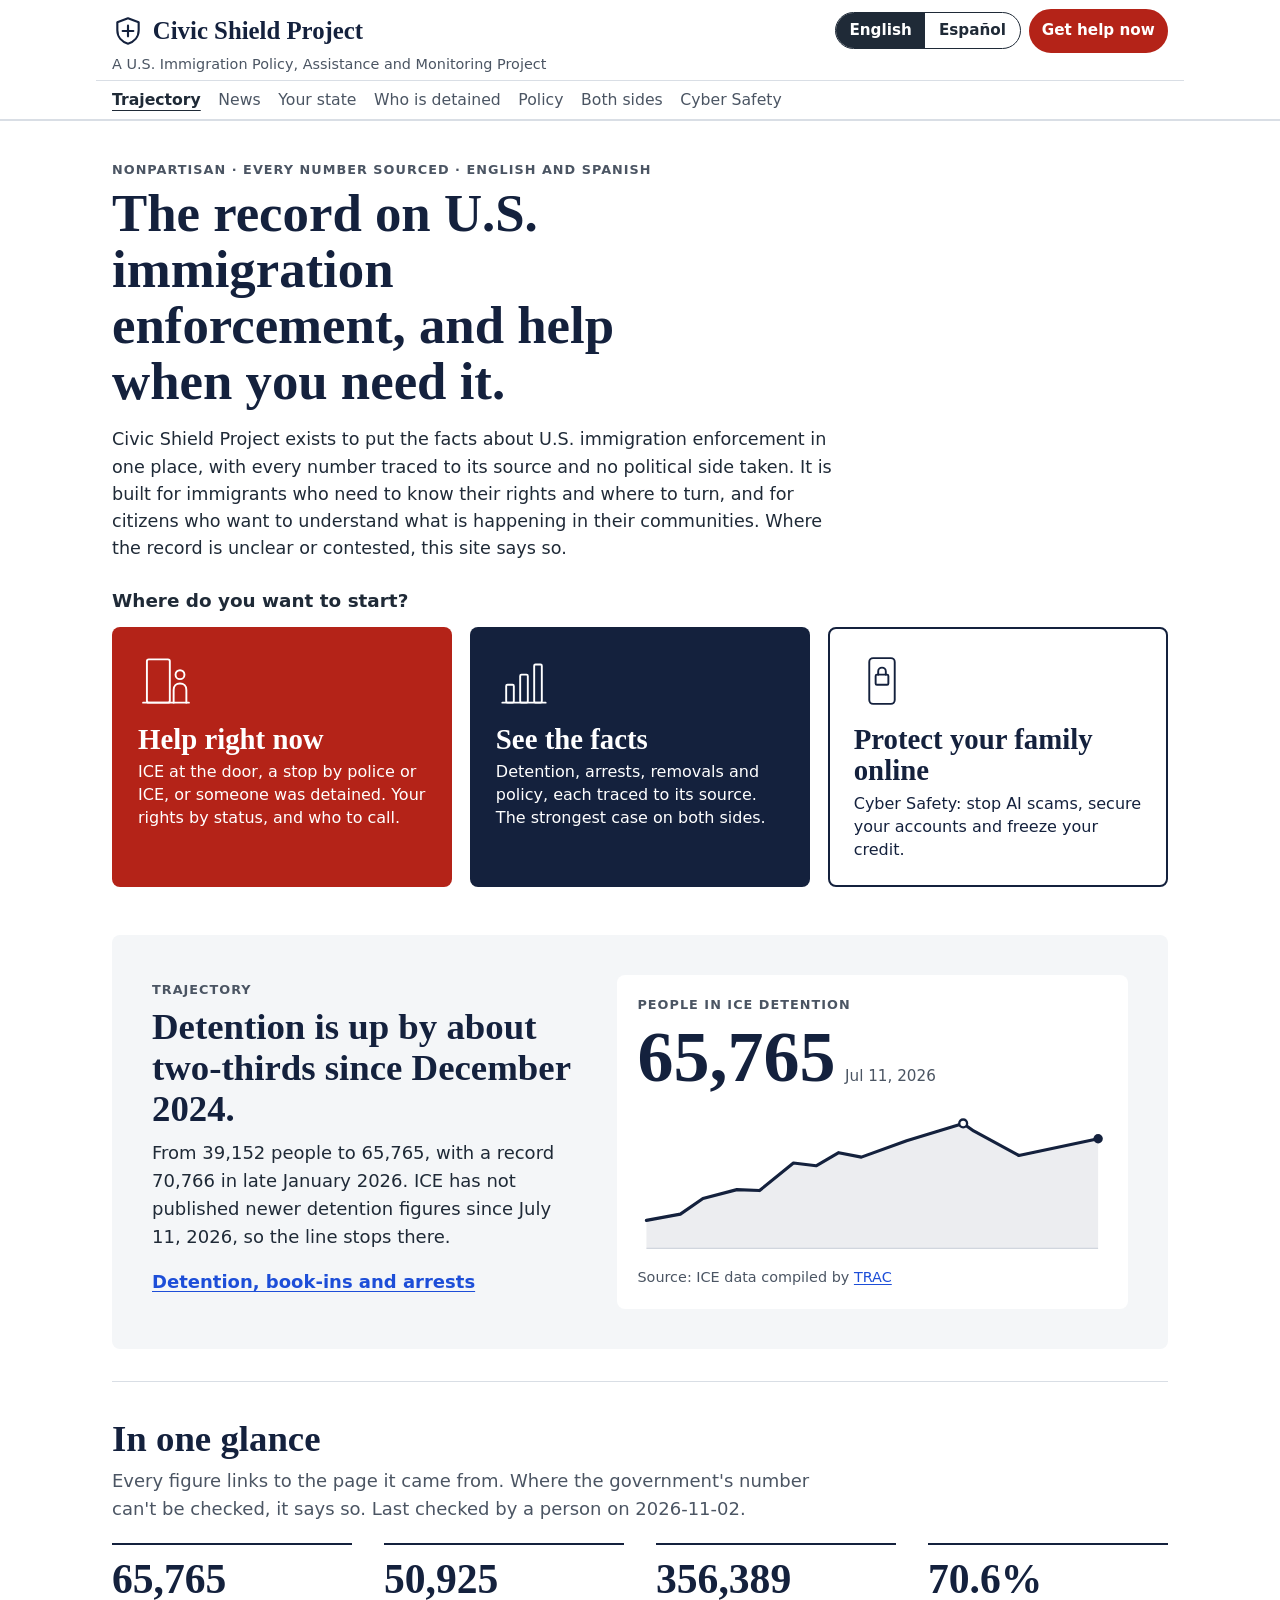
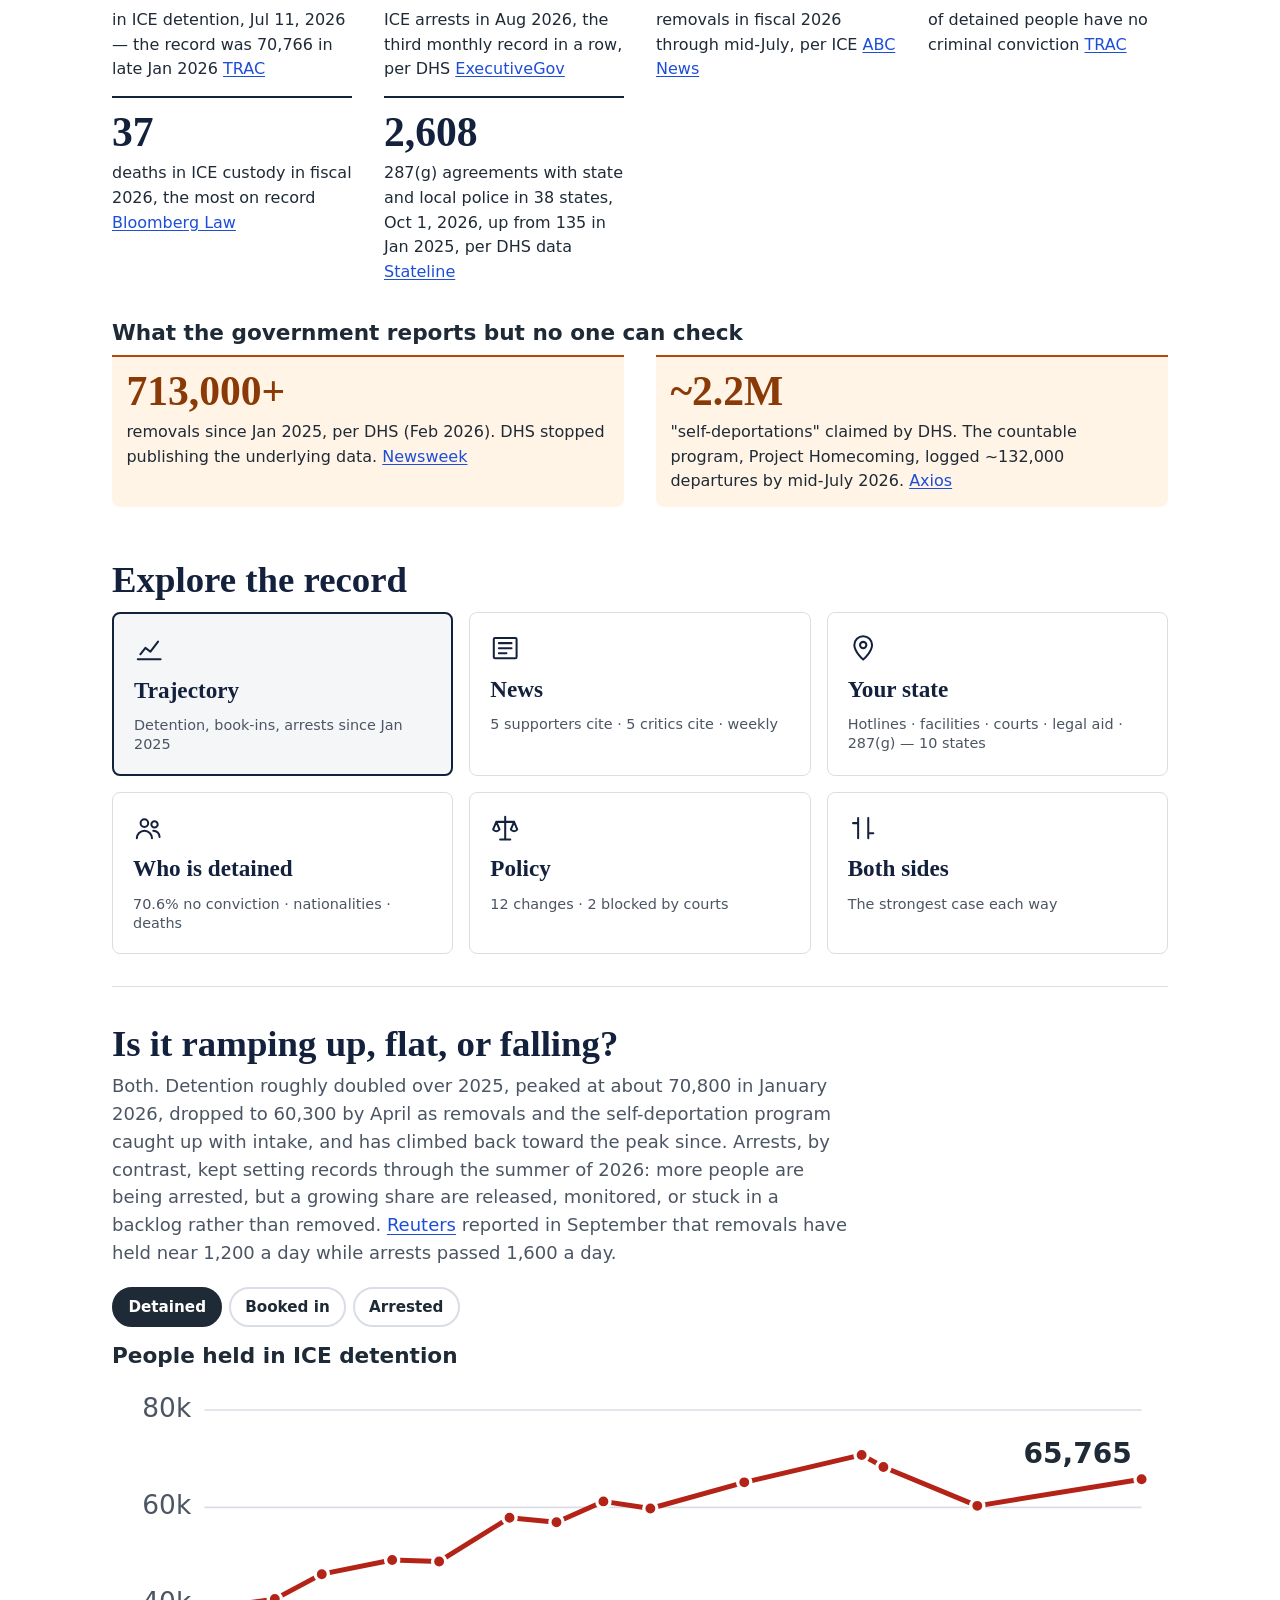
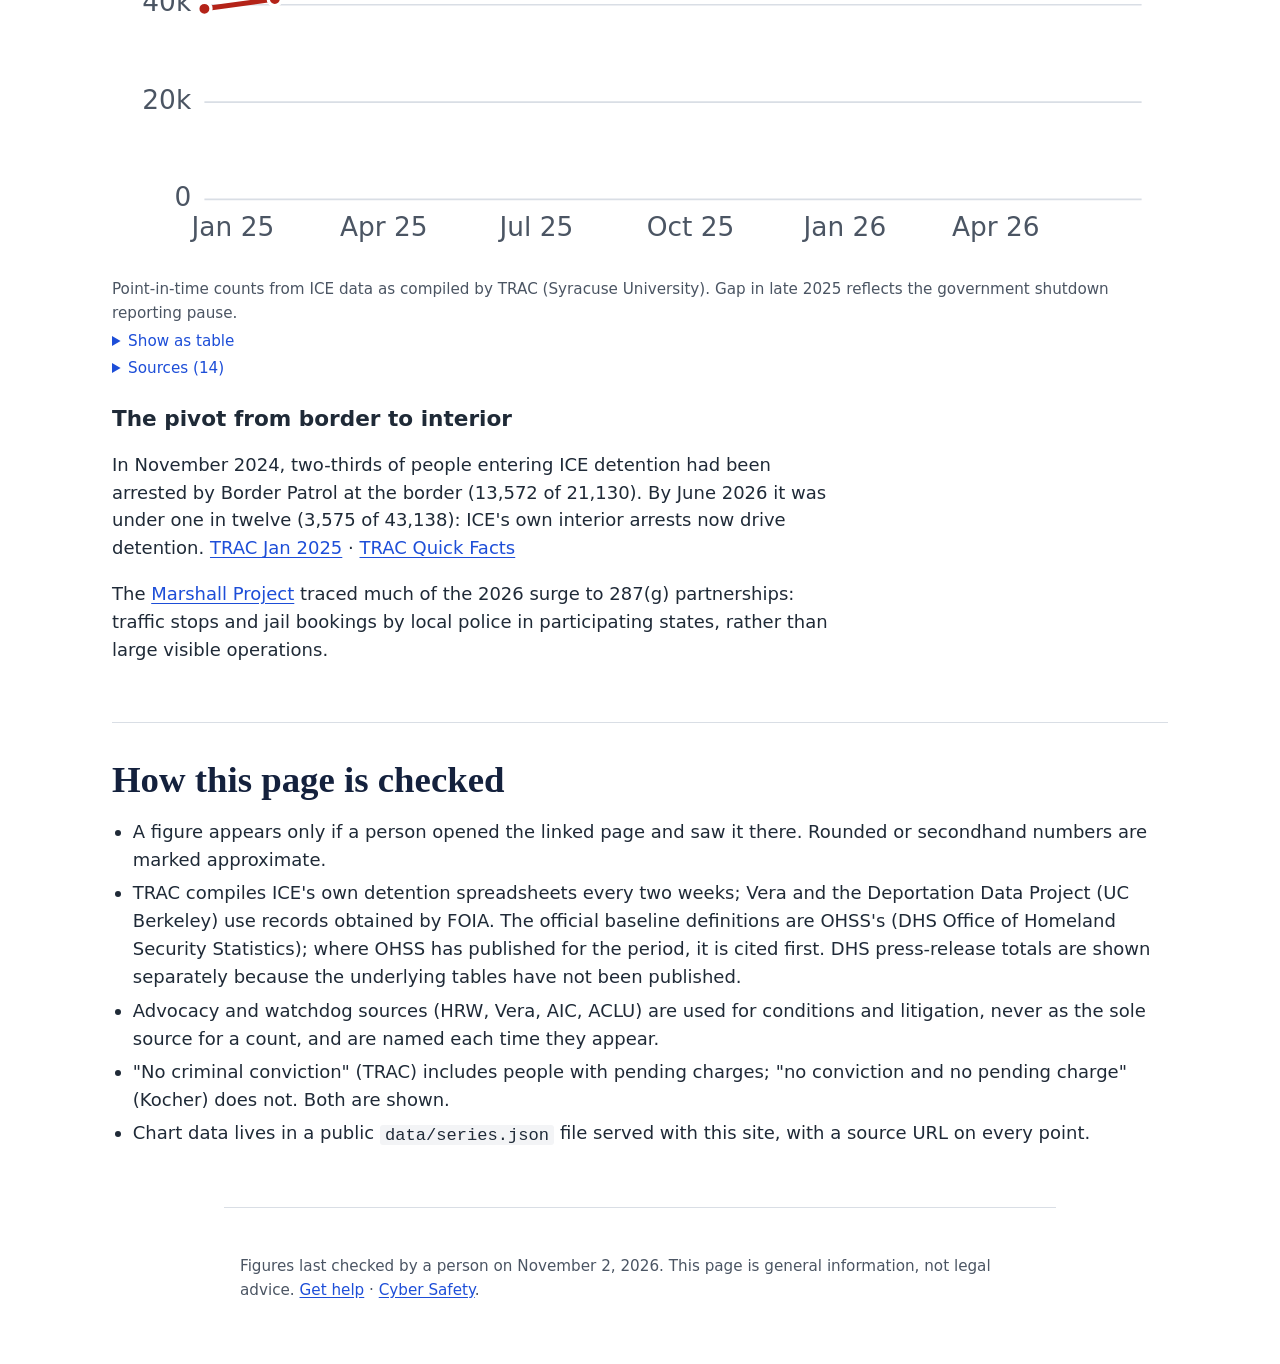
==== index.html @ 0f30d700 "Merge pull request #12 from jrspisiak-ship-it/subpages-redesign-2026-11-04" ====
<!doctype html>
<html lang="en">
<head>
  <meta charset="utf-8">
  <meta name="viewport" content="width=device-width, initial-scale=1">
  <meta http-equiv="Content-Security-Policy"
        content="default-src 'self'; script-src 'self'; style-src 'self' https://fonts.googleapis.com; font-src https://fonts.gstatic.com; img-src 'self' data:; connect-src 'self'; object-src 'none'; base-uri 'self'; form-action 'none'">
  <meta name="referrer" content="no-referrer">
  <link rel="canonical" href="https://civicshieldproject.org/">
  <meta name="description" content="Verified numbers and context on U.S. immigration enforcement in 2025–2026: detention, arrests, who is detained, policy changes and their court status, balanced news, both sides of the argument, and Georgia specifics. Every figure links to its source.">
  <title>Civic Shield Project — Immigration policy, assistance and monitoring</title>
  <link rel="alternate" hreflang="en" href="index.html">
  <link rel="alternate" hreflang="es" href="es.html">
  <link rel="preconnect" href="https://fonts.googleapis.com">
  <link rel="preconnect" href="https://fonts.gstatic.com" crossorigin>
  <link href="https://fonts.googleapis.com/css2?family=Atkinson+Hyperlegible+Next:wght@400;500;700;800&family=Newsreader:opsz,wght@6..72,500;6..72,600&display=swap" rel="stylesheet">
  <link rel="stylesheet" href="styles.css?v=24">
</head>
<body class="page-data">

<a class="skip" href="help.html">Skip to emergency help</a>

<header class="topbar">
  <div class="wrap masthead">
    <a class="brand" href="index.html"><svg class="brand-mark" viewBox="0 0 24 24" aria-hidden="true"><path d="M12 2.5 4 5.5v6c0 5 3.4 8.7 8 10 4.6-1.3 8-5 8-10v-6z"/><path d="M8 12h8M12 8v8"/></svg><span class="brand-name">Civic Shield Project</span></a>
    <div class="masthead-actions">
      <div class="lang lang-links" role="group" aria-label="Language / Idioma">
        <a href="index.html" hreflang="en" aria-current="page">English</a>
        <a href="es.html" hreflang="es">Español</a>
      </div>
      <a class="btn btn-sm help-link" href="help.html">Get help<span class="wide-only">&nbsp;now</span></a>
    </div>
  </div>
  <div class="wrap">
    <p class="brand-sub">A U.S. Immigration Policy, Assistance and Monitoring Project</p>
  </div>
  <div class="wrap navrow">
    <nav class="topnav" aria-label="Sections">
      <a href="#trajectory">Trajectory</a>
      <a href="#news">News</a>
      <a href="#georgia">Your state</a>
      <a href="#who">Who is detained</a>
      <a href="#policy">Policy</a>
      <a href="#sides">Both sides</a>
      <a href="cyber.html">Cyber Safety</a>
    </nav>
  </div>
</header>

<main class="wrap wrap-wide">

  <section class="hero">
    <p class="kicker">Nonpartisan · every number sourced · English and Spanish</p>
    <h1 class="hero-h">The record on U.S. immigration enforcement, and help when you need it.</h1>
    <p class="mission">Civic Shield Project exists to put the facts about U.S. immigration enforcement in one place, with every number traced to its source and no political side taken. It is built for immigrants who need to know their rights and where to turn, and for citizens who want to understand what is happening in their communities. Where the record is unclear or contested, this site says so.</p>
    <p class="hero-ask">Where do you want to start?</p>
    <div class="paths">
      <a class="path path-help" href="help.html">
        <svg viewBox="0 0 88 88" aria-hidden="true"><rect x="14" y="10" width="36" height="68" rx="3"/><path d="M8 78h72"/><circle cx="66" cy="34" r="7"/><path d="M56 78V58c0-6 4-10 10-10s10 4 10 10v20"/></svg>
        <span class="path-text"><strong>Help right now</strong><span>ICE at the door, a stop by police or ICE, or someone was detained. Your rights by status, and who to call.</span></span>
      </a>
      <a class="path path-facts" href="#trajectory">
        <svg viewBox="0 0 88 88" aria-hidden="true"><path d="M10 78h68"/><rect x="16" y="50" width="12" height="28" rx="2"/><rect x="38" y="34" width="12" height="44" rx="2"/><rect x="60" y="18" width="12" height="60" rx="2"/></svg>
        <span class="path-text"><strong>See the facts</strong><span>Detention, arrests, removals and policy, each traced to its source. The strongest case on both sides.</span></span>
      </a>
      <a class="path path-cyber" href="cyber.html">
        <svg viewBox="0 0 88 88" aria-hidden="true"><rect x="24" y="8" width="40" height="72" rx="6"/><rect x="34" y="34" width="20" height="16" rx="2"/><path d="M38 34v-5a6 6 0 0 1 12 0v5"/></svg>
        <span class="path-text"><strong>Protect your family online</strong><span>Cyber Safety: stop AI scams, secure your accounts and freeze your credit.</span></span>
      </a>
    </div>
  </section>

  <!-- ===== FEATURE: detention trend ===== -->
  <section class="feature" aria-labelledby="ft-h">
    <div class="feature-text">
      <p class="kicker">Trajectory</p>
      <h2 id="ft-h">Detention is up by about two-thirds since December 2024.</h2>
      <p>From 39,152 people to 65,765, with a record 70,766 in late January 2026. ICE has not published newer detention figures since July 11, 2026, so the line stops there.</p>
      <a href="#trajectory">Detention, book-ins and arrests</a>
    </div>
    <figure class="feature-card">
      <p class="kicker">People in ICE detention</p>
      <p class="feature-big"><span id="feature-last">65,765</span> <span class="feature-date">Jul 11, 2026</span></p>
      <div id="feature-spark"></div>
      <figcaption>Source: ICE data compiled by <a href="https://tracreports.org/immigration/quickfacts/" target="_blank" rel="noopener noreferrer">TRAC</a></figcaption>
    </figure>
  </section>

  <!-- ===== KEY FIGURES ===== -->
  <section class="section" aria-labelledby="kf-h">
    <h2 id="kf-h">In one glance</h2>
    <p class="lede">Every figure links to the page it came from. Where the government's number can't be checked, it says so. Last checked by a person on <time id="series-checked" datetime="2026-11-02">2026-11-02</time>.</p>
    <dl class="tiles">
      <div><dt>65,765</dt><dd>in ICE detention, Jul 11, 2026 — the record was 70,766 in late Jan 2026 <a href="https://tracreports.org/immigration/quickfacts/" target="_blank" rel="noopener noreferrer">TRAC</a></dd></div>
      <div><dt>50,925</dt><dd>ICE arrests in Aug 2026, the third monthly record in a row, per DHS <a href="https://www.executivegov.com/articles/ice-arrests-august-2026-record" target="_blank" rel="noopener noreferrer">ExecutiveGov</a></dd></div>
      <div><dt>356,389</dt><dd>removals in fiscal 2026 through mid-July, per ICE <a href="https://abcnews.com/Politics/ice-350000-individuals-removed-fiscal-year-2026/story?id=134948878" target="_blank" rel="noopener noreferrer">ABC News</a></dd></div>
      <div><dt>70.6%</dt><dd>of detained people have no criminal conviction <a href="https://tracreports.org/immigration/quickfacts/" target="_blank" rel="noopener noreferrer">TRAC</a></dd></div>
      <div><dt>37</dt><dd>deaths in ICE custody in fiscal 2026, the most on record <a href="https://news.bloomberglaw.com/daily-labor-report/immigrant-deaths-in-ice-custody-nearly-double-as-oversight-wanes" target="_blank" rel="noopener noreferrer">Bloomberg Law</a></dd></div>
      <div><dt>2,608</dt><dd>287(g) agreements with state and local police in 38 states, Oct 1, 2026, up from 135 in Jan 2025, per DHS data <a href="https://thelensnola.org/2026/10/07/287g-agreements-immigration-arrests/" target="_blank" rel="noopener noreferrer">Stateline</a></dd></div>
    </dl>
    <h3>What the government reports but no one can check</h3>
    <dl class="tiles tiles-unverified">
      <div><dt>713,000+</dt><dd>removals since Jan 2025, per DHS (Feb 2026). DHS stopped publishing the underlying data. <a href="https://www.newsweek.com/3-million-undocumented-immigrants-have-left-us-trump-administration-11581214" target="_blank" rel="noopener noreferrer">Newsweek</a></dd></div>
      <div><dt>~2.2M</dt><dd>"self-deportations" claimed by DHS. The countable program, Project Homecoming, logged ~132,000 departures by mid-July 2026. <a href="https://www.axios.com/2026/07/28/trump-self-deportation-ice" target="_blank" rel="noopener noreferrer">Axios</a></dd></div>
    </dl>
  </section>

  <!-- ===== HUB ===== -->
  <h2 class="hub-h" id="hub-h">Explore the record</h2>
  <nav class="hub" aria-label="Choose a section">
    <a href="#trajectory" data-panel="trajectory"><svg class="hub-ico" viewBox="0 0 24 24" aria-hidden="true"><path d="M3 20h18M5 16l4-5 4 3 6-8"/></svg><strong>Trajectory</strong><span>Detention, book-ins, arrests since Jan 2025</span></a>
    <a href="#news" data-panel="news"><svg class="hub-ico" viewBox="0 0 24 24" aria-hidden="true"><rect x="3" y="4" width="18" height="16" rx="1"/><path d="M7 8h10M7 12h10M7 16h6"/></svg><strong>News</strong><span>5 supporters cite · 5 critics cite · weekly</span></a>
    <a href="#georgia" data-panel="georgia"><svg class="hub-ico" viewBox="0 0 24 24" aria-hidden="true"><path d="M12 21s7-6.2 7-11.5A7 7 0 0 0 5 9.5C5 14.8 12 21 12 21z"/><circle cx="12" cy="9.5" r="2.5"/></svg><strong>Your state</strong><span>Hotlines · facilities · courts · legal aid · 287(g) — 10 states</span></a>
    <a href="#who" data-panel="who"><svg class="hub-ico" viewBox="0 0 24 24" aria-hidden="true"><circle cx="9" cy="8" r="3"/><path d="M3 20c0-3.3 2.7-6 6-6s6 2.7 6 6"/><circle cx="17" cy="9" r="2.5"/><path d="M16 14c2.8 0 5 2.2 5 5"/></svg><strong>Who is detained</strong><span>70.6% no conviction · nationalities · deaths</span></a>
    <a href="#policy" data-panel="policy"><svg class="hub-ico" viewBox="0 0 24 24" aria-hidden="true"><path d="M12 3v18M5 7h14M5 7l-2.5 6a3 3 0 0 0 5 0zM19 7l-2.5 6a3 3 0 0 0 5 0zM8 21h8"/></svg><strong>Policy</strong><span>12 changes · 2 blocked by courts</span></a>
    <a href="#sides" data-panel="sides"><svg class="hub-ico" viewBox="0 0 24 24" aria-hidden="true"><path d="M8 4v16M16 4v16M4 8h4M16 16h4"/></svg><strong>Both sides</strong><span>The strongest case each way</span></a>
  </nav>

  <!-- ===== TRAJECTORY ===== -->
  <section id="trajectory" class="section panel" aria-labelledby="tr-h">
    <h2 id="tr-h">Is it ramping up, flat, or falling?</h2>
    <p class="lede">Both. Detention roughly doubled over 2025, peaked at about 70,800 in January 2026, dropped to 60,300 by April as removals and the self-deportation program caught up with intake, and has climbed back toward the peak since. Arrests, by contrast, kept setting records through the summer of 2026: more people are being arrested, but a growing share are released, monitored, or stuck in a backlog rather than removed. <a href="https://www.hawaiitribune-herald.com/2026/09/15/nation-world-news/ice-arrests-keep-soaring-heres-why-they-are-not-leading-to-more-deportations/" target="_blank" rel="noopener noreferrer">Reuters</a> reported in September that removals have held near 1,200 a day while arrests passed 1,600 a day.</p>

    <div class="chart-switch" role="tablist" aria-label="Choose a chart">
      <button type="button" role="tab" aria-selected="true" data-show="detention">Detained</button>
      <button type="button" role="tab" aria-selected="false" data-show="bookins">Booked in</button>
      <button type="button" role="tab" aria-selected="false" data-show="arrests">Arrested</button>
    </div>
    <figure class="chart" data-chart="detention"><figcaption>People held in ICE detention</figcaption></figure>
    <figure class="chart" data-chart="bookins" hidden><figcaption>People booked into ICE detention each month</figcaption></figure>
    <figure class="chart" data-chart="arrests" hidden><figcaption>ICE arrests in the interior each month</figcaption></figure>

    <h3>The pivot from border to interior</h3>
    <p>In November 2024, two-thirds of people entering ICE detention had been arrested by Border Patrol at the border (13,572 of 21,130). By June 2026 it was under one in twelve (3,575 of 43,138): ICE's own interior arrests now drive detention. <a href="https://tracreports.org/whatsnew/email.250107.html" target="_blank" rel="noopener noreferrer">TRAC Jan 2025</a> · <a href="https://tracreports.org/immigration/quickfacts/" target="_blank" rel="noopener noreferrer">TRAC Quick Facts</a></p>
    <p>The <a href="https://www.themarshallproject.org/2026/09/10/ice-arrests-immigrants-local-police-287g" target="_blank" rel="noopener noreferrer">Marshall Project</a> traced much of the 2026 surge to 287(g) partnerships: traffic stops and jail bookings by local police in participating states, rather than large visible operations.</p>
  </section>

  <!-- ===== NEWS ===== -->
  <section id="news" class="section panel" aria-labelledby="news-h">
    <h2 id="news-h">Recent reporting, five and five</h2>
    <p class="lede">Five stories the administration and its supporters point to, five that critics point to, each linked to the article itself. Reviewed and refreshed weekly. Some outlets block direct links; those are linked through a member station or syndication partner carrying the same article.</p>
    <div id="news-root"><p class="small">Loading news…</p></div>
  </section>

  <!-- ===== GEORGIA ===== -->
  <section id="georgia" class="section panel" aria-labelledby="ga-h">
    <h2 id="ga-h">Georgia</h2>
    <div id="state-root"><p class="small">Loading state information…</p></div>
  </section>

  <!-- ===== WHO ===== -->
  <section id="who" class="section panel" aria-labelledby="who-h">
    <h2 id="who-h">Who is being detained</h2>
    <figure class="chart" data-chart="noconviction"><figcaption>Share of detained people with no criminal conviction</figcaption></figure>
    <p>Read these two lines together. About seven in ten people in detention have never been convicted of a crime. About four or five in ten have neither a conviction nor a pending charge: their only violation is a civil immigration one. The rest have a charge pending, which is counted as "no conviction" by TRAC and as "criminal" in DHS statements. That definitional gap is why the two sides quote different numbers from the same data.</p>

    <figure class="chart" data-chart="nationalities"><figcaption>ICE arrests by nationality</figcaption></figure>

    <dl class="facts">
      <div><dt>52 days</dt><dd>average stay in detention, fiscal 2026 through July, up from 44 days in September 2025. Longer stays plus record intake is what drives the population up. <a href="https://www.openimmigration.us/enforcement/detention" target="_blank" rel="noopener noreferrer">Open Immigration</a> (aggregator of ICE spreadsheets) · <a href="https://www.migrationpolicy.org/article/trump-immigrant-detention" target="_blank" rel="noopener noreferrer">Migration Policy Institute</a></dd></div>
      <div><dt>183,181</dt><dd>people monitored outside detention (ankle monitor, phone app, check-ins), Jul 2026. <a href="https://tracreports.org/immigration/quickfacts/" target="_blank" rel="noopener noreferrer">TRAC</a></dd></div>
      <div><dt>469</dt><dd>facilities held people for ICE in Jul 2026; 208 were listed on ICE's website. Congress funded about 41,500 beds; the rest is paid for through emergency transfers. <a href="https://www.vera.org/publications/ten-things-we-know-from-the-latest-ice-detention-data-august-2026" target="_blank" rel="noopener noreferrer">Vera</a></dd></div>
      <div><dt>37 + 23</dt><dd>deaths in ICE custody in fiscal 2026 and fiscal 2025. Human Rights Watch counted 52 deaths from Jan 20, 2025 to Jun 4, 2026 and tied the rise to overcrowding and medical staffing. <a href="https://www.hrw.org/report/2026/06/25/dying-in-detention/rising-deaths-in-an-expanding-us-immigration-detention-system" target="_blank" rel="noopener noreferrer">HRW</a> · <a href="https://www.americanimmigrationcouncil.org/blog/trump-deadlier-for-ice-detainees-than-covid-19-pandemic/" target="_blank" rel="noopener noreferrer">AIC</a></dd></div>
      <div><dt>1,000+</dt><dd>Somali asylum seekers ordered deported nationwide since Feb 2026, more than half of them in Minnesota, where 2026 orders are about ten times the 2025 total; nearly all went through a fast-tracked docket. ICE does not publish removals by nationality, so how many have actually been deported is unknown. One September flight took 8 Somali men from Guantánamo to Mogadishu. <a href="https://somaliatoday.com/society/somali-deportation-orders-surge-nearly-tenfold-in-minnesota-2026-10-03/" target="_blank" rel="noopener noreferrer">Star Tribune analysis, via Somalia Today</a> · <a href="https://www.mprnews.org/story/2026/09/25/adam-abdullah-is-among-8-deported-to-somalia-from-guantanamo-bay" target="_blank" rel="noopener noreferrer">MPR News</a></dd></div>
      <div><dt>8,217</dt><dd>TPS holders from Arab League countries whose protection has ended: Syria (6,132), Yemen (1,380) and Somalia (705). Sudan (1,790) and Lebanon (140) remain protected for now. No public source breaks down 2025–2026 deportations to these countries. Counts compiled by the National Immigration Forum, an advocacy group, from USCIS and Federal Register figures. <a href="https://forumtogether.org/article/temporary-protected-status-fact-sheet/" target="_blank" rel="noopener noreferrer">National Immigration Forum, Oct 21, 2026</a></dd></div>
    </dl>
  </section>

  <!-- ===== POLICY ===== -->
  <section id="policy" class="section panel" aria-labelledby="pol-h">
    <h2 id="pol-h">Policy changes and where they stand</h2>
    <p class="lede">Status as of early November 2026. "Enjoined" means a court has blocked it while the case continues. Click the source for the rule or ruling itself.</p>

    <div class="policy-grid">

      <details class="policy restrictive">
        <summary><span class="pol-meta"><span class="pol-dir">Restrictive</span> · In effect since Jan 21, 2026</span><span class="pol-title">Immigrant visa pause for 75 countries</span></summary>
        <div class="pol-body">
        <p>The State Department stopped issuing green-card visas at consulates to nationals of 75 countries, citing public-charge risk. People can still apply and interview, but no visa is issued. Work, student and tourist visas are not affected.</p>
        <p class="pol-affects">Affects: family- and employment-based immigrant visa applicants abroad from the listed countries, including Brazil, Egypt, Ghana, Iraq, Jamaica, Pakistan, Russia and Ukraine.</p>
        <a href="https://www.mintz.com/insights-center/viewpoints/2806/2026-01-29-state-department-suspends-immigrant-visa-processing-75" target="_blank" rel="noopener noreferrer">Mintz, Jan 29, 2026</a>
      </div>
      </details>

      <details class="policy restrictive">
        <summary><span class="pol-meta"><span class="pol-dir">Restrictive</span> · Fee blocked by courts; lottery change in effect</span><span class="pol-title">H-1B: $100,000 fee and wage-weighted lottery</span></summary>
        <div class="pol-body">
        <p>The $100,000 payment on new H-1B workers (proclaimed Sept 2025, renewed Sept 2026) was vacated by federal courts in Massachusetts (June 2026) and California (Sept 30, 2026). Separately, since Feb 27, 2026 the H-1B lottery favors higher-wage jobs, and DHS has proposed a $103,265 fee through formal rulemaking.</p>
        <p class="pol-affects">Affects: employers sponsoring new H-1B workers; entry-level foreign graduates most.</p>
        <a href="https://www.forbes.com/sites/stuartanderson/2026/10/01/judge-strikes-down-latest-version-of-100000-h-1b-immigration-fee/" target="_blank" rel="noopener noreferrer">Forbes, Oct 1, 2026</a> · <a href="https://www.bakerlaw.com/insights/uscis-implements-wagelevel-h1b-lottery/" target="_blank" rel="noopener noreferrer">BakerHostetler</a>
      </div>
      </details>

      <details class="policy restrictive">
        <summary><span class="pol-meta"><span class="pol-dir">Restrictive</span> · Final rule, enjoined Sept 14, 2026; on appeal</span><span class="pol-title">End of "duration of status" for students</span></summary>
        <div class="pol-body">
        <p>A DHS rule would cap F-1 and J-1 stays at four years, shorten the grace period from 60 to 30 days, and require paid extensions through USCIS. A federal court in Massachusetts blocked it nationwide on Sept 14, 2026, the day before it was to take effect; the government appealed to the First Circuit on Sept 30.</p>
        <p class="pol-affects">Affects: roughly a million international students and exchange visitors, and their dependents.</p>
        <a href="https://wire.auburn.edu/content/announcements/2026/09/21093802-announcement.php" target="_blank" rel="noopener noreferrer">Auburn University, Sept 21, 2026</a> · <a href="https://www.bal.com/immigration-news/united-states-federal-court-blocks-dhs-duration-of-status-final-rule-before-effective-date/" target="_blank" rel="noopener noreferrer">BAL, Sept 15, 2026</a> · <a href="https://www.presidentsalliance.org/duration-of-status-litigation/" target="_blank" rel="noopener noreferrer">Litigation status, Oct 28, 2026</a>
      </div>
      </details>

      <details class="policy restrictive">
        <summary><span class="pol-meta"><span class="pol-dir">Restrictive</span> · In effect; Venezuela TPS returns Nov 6 unless the Supreme Court acts</span><span class="pol-title">TPS terminations and end of CHNV parole</span></summary>
        <div class="pol-body">
        <p>DHS has ended Temporary Protected Status for 13 countries covering more than 1 million people. Syria ended July 27 and Haiti Aug 4, 2026; Honduras, Nepal and Nicaragua earlier; courts let the Ethiopia and Somalia terminations proceed in August 2026. Ukraine and Sudan TPS, due to end Oct 19, 2026, was kept in place for now with no end date announced. As of late October no court was blocking any of these terminations. Venezuela's 2023 designation is the exception to watch: a district court found its termination unlawful, and on Oct 30, 2026 a Ninth Circuit panel unanimously refused to pause that ruling. Unless the Supreme Court acts first, TPS and work authorization return Nov 6, 2026 for people registered under that designation (about 348,000, per a 2025 DHS estimate). As of Nov 1 the government had not asked the Supreme Court to intervene, and DHS had not said which documents will prove restored status, so Venezuelans and employers should watch for USCIS guidance. The CHNV parole program (Cuba, Haiti, Nicaragua, Venezuela) ended after a May 2025 Supreme Court stay.</p>
        <p class="pol-affects">Affects: ~615,000 Venezuelans, ~335,000 Haitians, ~51,000 Hondurans with TPS; ~500,000 CHNV parolees.</p>
        <a href="https://www.pewresearch.org/short-reads/2026/08/12/second-trump-administration-has-ended-temporary-protected-status-for-most-immigrants-who-had-it/" target="_blank" rel="noopener noreferrer">Pew, Aug 12, 2026</a> · <a href="https://www.aila.org/library/scotus-allows-dhs-to-terminate-chnv-parole-pending-further-litigation" target="_blank" rel="noopener noreferrer">AILA</a> · <a href="https://forumtogether.org/article/temporary-protected-status-fact-sheet/" target="_blank" rel="noopener noreferrer">Forum TPS fact sheet, Oct 21, 2026</a> · <a href="https://www.latintimes.com/more-627000-venezuelans-could-regain-deportation-protections-united-states-600743" target="_blank" rel="noopener noreferrer">Latin Times, Nov 1, 2026</a> · <a href="https://immigration-analytics.com/2026/10/30/venezuelan-tps-ninth-circuit-stay/" target="_blank" rel="noopener noreferrer">Immigration Analytics, Oct 30, 2026</a> · <a href="https://www.riotimesonline.com/venezuelan-deportation-shield-nears-return-ninth-circuit" target="_blank" rel="noopener noreferrer">Rio Times, Nov 1, 2026</a> · <a href="https://abc7.com/story/judge-clears-termination-ethiopians-temporary-protected-status/19698210/" target="_blank" rel="noopener noreferrer">ABC News, Aug 18, 2026</a> · <a href="https://www.ajc.com/news/2026/10/homeland-security-grants-temporary-deportation-reprieve-for-more-than-100k-ukrainians-and-sudanese/" target="_blank" rel="noopener noreferrer">AP via AJC, Oct 19, 2026</a>
      </div>
      </details>

      <details class="policy restrictive">
        <summary><span class="pol-meta"><span class="pol-dir">Restrictive</span> · In effect since Jul 17, 2026 (expedited removal); bond rule split by circuit</span><span class="pol-title">Expedited removal nationwide and no-bond detention</span></summary>
        <div class="pol-body">
        <p>Anyone in the interior who cannot prove two years of continuous presence can be deported without seeing an immigration judge; the D.C. Circuit let this take effect in July 2026. Separately, the BIA's <em>Matter of Yajure Hurtado</em> denies bond hearings to people who entered without inspection. Courts in California and the Third Circuit have rejected it; the Fifth and Eighth uphold it (the full Fifth Circuit reaffirmed this 10-7 on Oct 23, 2026), so bond eligibility now depends on where you are held. The Supreme Court agreed in October 2026 to decide whether the law requires bond hearings.</p>
        <p class="pol-affects">Affects: long-term residents without proof of two years' presence; detained people who entered without inspection.</p>
        <a href="https://www.aila.org/library/d-c-circuit-allows-expansion-of-expedited-removal" target="_blank" rel="noopener noreferrer">AILA, Jul 2026</a> · <a href="https://www.lehighvalleyimmigrationlawyers.com/blog/nationwide-class-certified-federal-court-strikes-down-yajure-hurtado-and-restores-bond-eligibility-for-thousands-of-immigrants/" target="_blank" rel="noopener noreferrer">Yajure Hurtado status, Aug 29, 2026</a> · <a href="https://www.staradvertiser.com/2026/10/23/breaking-news/court-rules-constitution-does-not-guarantee-bond-hearings-for-migrants/" target="_blank" rel="noopener noreferrer">Reuters, Oct 23, 2026</a>
      </div>
      </details>

      <details class="policy restrictive">
        <summary><span class="pol-meta"><span class="pol-dir">Restrictive</span> · In effect since Sept 18, 2026</span><span class="pol-title">Public charge rule rescinded; social-media vetting</span></summary>
        <div class="pol-body">
        <p>DHS withdrew the 2022 public-charge rule, so officers may weigh any cash or non-cash benefit when deciding green-card applications. Visa applicants in most categories must set social media to public, and USCIS now collects social-media identifiers on nine forms including the I-485 and N-400.</p>
        <p class="pol-affects">Affects: green-card applicants and mixed-status families; most nonimmigrant visa applicants; citizenship applicants.</p>
        <a href="https://www.federalregister.gov/documents/2026/07/20/2026-14539/public-charge-ground-of-inadmissibility" target="_blank" rel="noopener noreferrer">Federal Register, Jul 20, 2026</a> · <a href="https://www.visalawyerblog.com/u-s-expands-social-media-screening-for-more-visa-applicants/" target="_blank" rel="noopener noreferrer">Social media screening</a>
      </div>
      </details>

      <details class="policy restrictive">
        <summary><span class="pol-meta"><span class="pol-dir">Restrictive</span> · In effect since Mar 16, 2026</span><span class="pol-title">Tougher I-9 and E-Verify enforcement</span></summary>
        <div class="pol-body">
        <p>ICE reclassified more than ten paperwork errors on Form I-9 from "technical" to "substantive," removed the ten-day chance to fix them, and set fines of $288 to $2,861 per form. Employers using remote document checks must prove they were active E-Verify participants.</p>
        <p class="pol-affects">Affects: every U.S. employer; workers whose employers are audited.</p>
        <a href="https://www.morganlewis.com/pubs/2026/04/ice-rewrites-the-rules-on-form-i-9-violations" target="_blank" rel="noopener noreferrer">Morgan Lewis, Apr 14, 2026</a>
      </div>
      </details>

      <details class="policy restrictive">
        <summary><span class="pol-meta"><span class="pol-dir">Restrictive</span> · In effect, growing</span><span class="pol-title">287(g): local police as immigration officers</span></summary>
        <div class="pol-body">
        <p>Agreements that let local police and sheriffs question, detain and transfer people for ICE grew from 135 in January 2025 to 2,608 by Oct 1, 2026, in 38 states, most under the "task force" model that allows street-level enforcement. Georgia had 45 participating jurisdictions as of February 2026.</p>
        <p class="pol-affects">Affects: anyone stopped or booked by a participating agency, including at traffic stops.</p>
        <a href="https://maxwellcommons.substack.com/p/everythings-ice" target="_blank" rel="noopener noreferrer">Kocher, Dec 9, 2025</a> · <a href="https://www.ice.gov/identify-and-arrest/287g" target="_blank" rel="noopener noreferrer">ICE 287(g) page</a> · <a href="https://thelensnola.org/2026/10/07/287g-agreements-immigration-arrests/" target="_blank" rel="noopener noreferrer">Stateline, Oct 2026</a>
      </div>
      </details>

      <details class="policy restrictive">
        <summary><span class="pol-meta"><span class="pol-dir">Restrictive</span> · In effect since Jun 22, 2026; Supreme Court declined to restore Oct 27</span><span class="pol-title">Immigration judges can no longer "administratively close" deportation cases</span></summary>
        <div class="pol-body">
        <p>Administrative closure let an immigration judge set a case aside, for example while another application was decided. Texas sued over the 2024 rule that allowed it, the Justice Department agreed the same day, and a federal judge permanently blocked the rule nationwide. On Oct 27, 2026 the Supreme Court, with no noted dissents, declined a request from three cities and a legal aid group to restore it while they appeal.</p>
        <p class="pol-affects">Affects: people in immigration court whose cases could otherwise have been paused instead of moving toward a removal order.</p>
        <a href="https://gvwire.com/2026/10/27/supreme-court-denies-immigration-judges-the-power-to-shelve-deportation-cases/" target="_blank" rel="noopener noreferrer">Reuters via GV Wire, Oct 27, 2026</a>
      </div>
      </details>
      <details class="policy restrictive">
        <summary><span class="pol-meta"><span class="pol-dir">Restrictive</span> · State (Tennessee) · In effect since Oct 1, 2026</span><span class="pol-title">Tennessee: work permits no longer enough for a driver's license</span></summary>
        <div class="pol-body">
        <p>Tennessee's Department of Safety now requires proof of a specific period of authorized stay for a temporary driver's license and says a work permit alone does not qualify. Hundreds of DACA recipients report being denied renewals since Oct 1; advocates say TPS holders, refugees, asylees and U-visa holders face similar problems.</p>
        <p class="pol-affects">Affects: DACA recipients and other work-authorized immigrants in Tennessee who drive to work, school or court.</p>
        <a href="https://www.newschannel5.com/news/hundreds-of-tennessee-daca-recipients-say-theyre-being-denied-drivers-license-renewals-since-oct-1" target="_blank" rel="noopener noreferrer">NewsChannel 5, Oct 8, 2026</a> · <a href="https://www.newschannel5.com/news/questions-grow-over-tennessee-drivers-license-renewals-for-immigrants-with-legal-status" target="_blank" rel="noopener noreferrer">NewsChannel 5, Oct 12, 2026</a>
      </div>
      </details>
      <details class="policy mixed">
        <summary><span class="pol-meta"><span class="pol-dir">Mixed</span> · In effect</span><span class="pol-title">Paid "self-deportation" (CBP Home / Project Homecoming)</span></summary>
        <div class="pol-body">
        <p>People who register their departure through the CBP Home app get travel paid and a stipend, raised from $1,000 to $2,600 in January 2026. About 72,000 had used it by March 2026 and roughly 132,000 by mid-July; around half came from inside ICE detention. DHS says it costs about $2,500 per case versus about $18,000 for a formal removal. Lawyers warn that leaving can trigger multi-year re-entry bars that the program does not waive in every case.</p>
        <p class="pol-affects">Affects: undocumented people weighing whether to leave voluntarily.</p>
        <a href="https://www.aila.org/library/dhs-announces-increased-stipend-for-self-deportation-via-the-cbp-home-app" target="_blank" rel="noopener noreferrer">AILA, Jan 2026</a> · <a href="https://www.axios.com/2026/07/28/trump-self-deportation-ice" target="_blank" rel="noopener noreferrer">Axios, Jul 28, 2026</a>
      </div>
      </details>

      <details class="policy facilitative">
        <summary><span class="pol-meta"><span class="pol-dir">Facilitative</span> · In effect since Dec 2025</span><span class="pol-title">"Gold Card" green card for a $1 million donation</span></summary>
        <div class="pol-body">
        <p>A nonrefundable $1 million payment to the Treasury counts as evidence of extraordinary ability for an EB-1 or EB-2 green card. Uptake is small: by May 2026, 165 people had paid, 59 had filed, one was approved. No separate STEM or researcher fast-track policy could be verified; claims of one appear to be unfounded.</p>
        <p class="pol-affects">Affects: wealthy applicants only; no change for ordinary EB-1/EB-2 cases.</p>
        <a href="https://documentedny.com/2026/05/15/trump-gold-card-program/" target="_blank" rel="noopener noreferrer">Documented, May 15, 2026</a>
      </div>
      </details>

    </div>
  </section>

  <!-- ===== BOTH SIDES ===== -->
  <section id="sides" class="section panel" aria-labelledby="sides-h">
    <h2 id="sides-h">Both sides of the argument</h2>
    <p class="lede">The strongest version of each case, with who is making it. Where the two sides use the same data, the dispute is usually about definitions.</p>
    <div class="twocol sides">
      <div class="side side-a">
        <h3>The case for the enforcement surge</h3>
        <ol>
          <li><strong>Deterrence works at the border.</strong> DHS reports 16 consecutive months with no releases at the southwest border and apprehensions down about 94%, which it attributes to credible interior enforcement. <a href="https://www.foxnews.com/politics/trump-dhs-hits-16-straight-months-0-releases-border" target="_blank" rel="noopener noreferrer">Fox News</a></li>
          <li><strong>The law is finally being applied.</strong> Supporters argue that final removal orders and unlawful presence are violations regardless of criminal history, and that prior administrations' discretion amounted to non-enforcement. The expedited-removal expansion has been upheld on appeal. <a href="https://www.aila.org/library/d-c-circuit-allows-expansion-of-expedited-removal" target="_blank" rel="noopener noreferrer">AILA</a></li>
          <li><strong>Public safety.</strong> ICE and DOJ highlight removals of people with gang affiliations and serious convictions; ICE says 720 of 1,226 people arrested in its Atlanta operation had been charged with or convicted of a crime. <a href="https://www.ajc.com/news/2026/08/ice-announces-more-than-1200-georgia-arrests/" target="_blank" rel="noopener noreferrer">AJC</a></li>
          <li><strong>Voluntary departure is cheaper and more humane.</strong> DHS says a paid self-deportation costs about $2,500 versus $18,000 for a removal, and shortens detention stays for those who choose it. <a href="https://www.axios.com/2026/07/28/trump-self-deportation-ice" target="_blank" rel="noopener noreferrer">Axios</a></li>
          <li><strong>Labor-market effects for U.S. workers.</strong> The administration and DOL argue that tighter I-9 enforcement pushes employers toward lawful hiring and higher starting wages; this is the least documented of the claims, and no in-period independent study was found.</li>
        </ol>
      </div>
      <div class="side side-b">
        <h3>The case against</h3>
        <ol>
          <li><strong>Most detainees have no conviction.</strong> ICE's own detention statistics, as compiled by TRAC, show 70.6% of people in detention have no criminal conviction; about 40–48% have no pending charge either. Critics say the "worst of the worst" framing doesn't match who is actually held. <a href="https://tracreports.org/immigration/quickfacts/" target="_blank" rel="noopener noreferrer">TRAC</a> · <a href="https://austinkocher.substack.com/p/number-of-detained-immigrants-with" target="_blank" rel="noopener noreferrer">Kocher</a></li>
          <li><strong>Due process is being thinned.</strong> Expedited removal skips the judge; <em>Yajure Hurtado</em> denies bond to a large class; there is no public defender in immigration court, and free counsel near Stewart has shrunk. <a href="https://www.wabe.org/as-immigration-detention-in-georgia-grows-access-to-free-attorneys-shrinks/" target="_blank" rel="noopener noreferrer">WABE</a></li>
          <li><strong>People are dying in custody.</strong> 37 deaths in fiscal 2026 per ICE's own death notices, the most on record; HRW ties the rise to overcrowding and medical understaffing. Two of the 2026 deaths were in Georgia facilities. <a href="https://www.hrw.org/report/2026/06/25/dying-in-detention/rising-deaths-in-an-expanding-us-immigration-detention-system" target="_blank" rel="noopener noreferrer">HRW</a></li>
          <li><strong>Citizens and legal residents get swept up.</strong> Wrongful detentions of U.S. citizens, including the Evanston case, and arrests at routine check-ins and courthouses. <a href="https://news.wttw.com/2026/09/24/what-we-know-after-officials-say-ice-detained-us-citizen-and-left-him-injured-evanston" target="_blank" rel="noopener noreferrer">WTTW</a></li>
          <li><strong>Cost and accountability.</strong> GAO (Congress's auditor) documented wasted detention spending; Congress funded ~41,500 beds and DHS is holding 65,000+ (ICE data) through emergency transfers; states are suing for the right to inspect private facilities. <a href="https://www.pbs.org/newshour/politics/ice-has-wasted-tens-of-millions-of-dollars-with-uninformed-detention-plans-gao-finds" target="_blank" rel="noopener noreferrer">AP/PBS</a> · <a href="https://stateline.org/2026/09/17/states-fight-to-inspect-federal-immigrant-detention-facilities/" target="_blank" rel="noopener noreferrer">Stateline</a></li>
          <li><strong>Economic disruption.</strong> Farm, dairy and construction employers report they cannot fill vacated jobs; Georgia's Hyundai-site raid drew a $2 million claim. <a href="https://knpr.org/npr/2026-09-28/trumps-immigration-push-has-largely-spared-farms-idaho-dairymen-worry-it-wont-last" target="_blank" rel="noopener noreferrer">NPR</a> · <a href="https://www.ajc.com/news/2026/09/ice-faces-2m-claim-over-unprecedented-raid-at-hyundai-site-in-georgia/" target="_blank" rel="noopener noreferrer">AJC</a></li>
        </ol>
      </div>
    </div>
    <h3>Where the numbers come from, and why both sides can cite the same data</h3>
    <p>Nearly every figure on this page, including the ones cited by critics, originates in the government's own records. Knowing the chain helps you judge any claim:</p>
    <ul class="lineage">
      <li><strong>ICE Detention Statistics</strong> — ICE's own biweekly spreadsheets (population, book-ins, conviction status, facility list). TRAC, Vera and Austin Kocher all compile <em>this</em> file; they add no data of their own. <a href="https://www.ice.gov/detain/detention-management" target="_blank" rel="noopener noreferrer">ice.gov</a></li>
      <li><strong>ICE enforcement records obtained under FOIA</strong> — individual-level arrest and removal records released to the Deportation Data Project (UC Berkeley), which AP, NPR and Stateline report from. ICE's own methodology note explains that expedited removals processed by CBP are not counted as ICE removals, which is one reason totals differ between agencies. <a href="https://deportationdata.org/news/2025-09-29-update-ICE-removals.html" target="_blank" rel="noopener noreferrer">Deportation Data Project</a></li>
      <li><strong>DHS Office of Homeland Security Statistics (OHSS)</strong> — the department's official statistics office: the <a href="https://ohss.dhs.gov/topics/immigration/immigration-enforcement/monthly-tables" target="_blank" rel="noopener noreferrer">monthly enforcement tables</a>, the <a href="https://ohss.dhs.gov/topics/immigration/immigration-enforcement/annual-flow-report" target="_blank" rel="noopener noreferrer">Enforcement Actions annual flow report</a> and the <a href="https://ohss.dhs.gov/topics/immigration/yearbook-immigration-statistics" target="_blank" rel="noopener noreferrer">Yearbook</a>. These are the baseline definitions ("removal," "return," "book-in") every other source should be read against. Reporting in 2026 found the removals series had not been updated for the 2025 period and the ICE removals dashboard had not been updated since January 2025; where OHSS publishes, it is cited here first. <a href="https://www.washingtonsun.com/immigration/trump-administration-immigration-data-deportations?redirected=notus_org" target="_blank" rel="noopener noreferrer">NOTUS</a></li>
      <li><strong>DHS press releases</strong> — headline totals (removals, "self-deportations") without the underlying tables. Shown on this page in the amber "reported but not checkable" tiles.</li>
      <li><strong>Inspections and litigation</strong> — DHS Office of Inspector General and GAO reports, court orders, and NGO investigations (HRW, Vera, AIC). These describe conditions, not counts, and are attributed to their authors wherever they appear.</li>
    </ul>
    <p class="small">Put simply: supporters and critics are usually reading the same ICE spreadsheet. The disagreements are about definitions (conviction vs. pending charge; removal vs. return) and about which denominator to use. This page shows both wherever it can.</p>
    <p><strong>Where it's headed:</strong> the unresolved variables are the Supreme Court's rulings on third-country removals and Venezuelan TPS, the circuit split on bond hearings, whether Congress funds the detention level DHS is running, and whether removals can catch up with arrests. The data pages linked above update every two weeks.</p>
  </section>

  <!-- ===== METHOD ===== -->
  <section id="method" class="section" aria-labelledby="m-h">
    <h2 id="m-h">How this page is checked</h2>
    <ul>
      <li>A figure appears only if a person opened the linked page and saw it there. Rounded or secondhand numbers are marked approximate.</li>
      <li>TRAC compiles ICE's own detention spreadsheets every two weeks; Vera and the Deportation Data Project (UC Berkeley) use records obtained by FOIA. The official baseline definitions are OHSS's (DHS Office of Homeland Security Statistics); where OHSS has published for the period, it is cited first. DHS press-release totals are shown separately because the underlying tables have not been published.</li>
      <li>Advocacy and watchdog sources (HRW, Vera, AIC, ACLU) are used for conditions and litigation, never as the sole source for a count, and are named each time they appear.</li>
      <li>"No criminal conviction" (TRAC) includes people with pending charges; "no conviction and no pending charge" (Kocher) does not. Both are shown.</li>
      <li>Chart data lives in a public <code>data/series.json</code> file served with this site, with a source URL on every point.</li>
    </ul>
  </section>

</main>

<footer class="wrap wrap-wide foot">
  <p>Figures last checked by a person on <time datetime="2026-11-02">November 2, 2026</time>. This page is general information, not legal advice. <a href="help.html">Get help</a> · <a href="cyber.html">Cyber Safety</a>.</p>
</footer>

<script src="charts.js?v=20"></script>
<script src="tabs.js?v=19"></script>
<script src="states.js?v=20"></script>
<script src="news.js?v=19"></script>
<script src="langpick.js?v=19"></script>
</body>
</html>
---- styles.css ----
/* Immigration help & facts — one family, large type, high contrast.
   Atkinson Hyperlegible Next is designed for low-vision readers. */

:root {
  --paper: #ffffff;
  --ink: #1f2a37;
  --ink-soft: #4b5563;
  --rule: #d9dee5;
  --red: #b42318;
  --red-deep: #8f1a12;
  --blue: #1d4ed8;
  --blue-tint: #eaf2ff;
  --amber: #b54708;
  --amber-tint: #fff4e5;
  --max: 42rem;
  --step-0: 1.125rem;   /* body: 18px */
  --step-1: 1.35rem;
  --step-2: 1.7rem;
  --step-3: 2.25rem;
  --step-4: 2.9rem;
}

* { box-sizing: border-box; }
html { -webkit-text-size-adjust: 100%; scroll-behavior: smooth; }
@media (prefers-reduced-motion: reduce) { html { scroll-behavior: auto; } }

body {
  margin: 0;
  background: var(--paper);
  color: var(--ink);
  font-family: "Atkinson Hyperlegible Next", "Atkinson Hyperlegible", system-ui, -apple-system, "Segoe UI", sans-serif;
  font-size: var(--step-0);
  line-height: 1.55;
}

.wrap { max-width: var(--max); margin: 0 auto; padding: 0 1rem; }

a { color: var(--blue); text-underline-offset: 0.15em; }
a:hover { color: var(--ink); }
:focus-visible { outline: 3px solid var(--blue); outline-offset: 3px; border-radius: 2px; }

.skip {
  position: absolute; left: -999px; top: 0.5rem;
  background: var(--ink); color: #fff; padding: 0.5rem 1rem; z-index: 10;
}
.skip:focus { left: 0.5rem; }

/* ---------- top bar ---------- */
.topbar {
  position: sticky; top: 0; z-index: 5;
  background: var(--paper);
  border-bottom: 1px solid var(--rule);
}
.topbar-row {
  display: flex; align-items: center; gap: 1rem; flex-wrap: wrap;
  padding-top: 0.6rem; padding-bottom: 0.6rem;
}
.brand { font-weight: 800; color: var(--ink); text-decoration: none; font-size: 1rem; }
.topnav { display: none; gap: 1rem; font-size: 0.95rem; }
.topnav a { color: var(--ink-soft); text-decoration: none; }
.topnav a:hover { color: var(--ink); text-decoration: underline; }
.lang { margin-left: auto; display: flex; border: 1.5px solid var(--ink); border-radius: 999px; overflow: hidden; }
.lang button {
  font: inherit; font-size: 0.95rem; font-weight: 700;
  background: transparent; color: var(--ink); border: 0; padding: 0.35rem 0.85rem; cursor: pointer;
}
.lang button[aria-pressed="true"] { background: var(--ink); color: #fff; }
@media (min-width: 720px) { .topnav { display: flex; } .topbar-row { flex-wrap: nowrap; } .brand { margin-right: 0.5rem; white-space: nowrap; } .topnav a { white-space: nowrap; } .topbar .wrap { max-width: 60rem; } }

/* ---------- emergency band ---------- */
.band {
  margin: 1.25rem -1rem 0;
  padding: 1.5rem 1.25rem 1.25rem;
  border-radius: 0;
}
@media (min-width: 720px) { .band { margin-left: 0; margin-right: 0; border-radius: 12px; padding: 2rem 2rem 1.5rem; } }
.band-red { background: var(--red); color: #fff; }
.band-red a { color: #fff; }
.band-kicker { margin: 0 0 0.25rem; font-weight: 700; font-size: 1rem; opacity: 0.95; }
.band-red .band-h {
  margin: 0 0 1rem;
  font-size: clamp(var(--step-3), 7vw, var(--step-4));
  line-height: 1.08; font-weight: 800; letter-spacing: -0.01em;
}
.big-rules {
  margin: 0; padding: 0; list-style: none; counter-reset: rule;
  border-top: 1px solid rgba(255,255,255,0.35);
}
.big-rules li {
  counter-increment: rule;
  display: grid; grid-template-columns: 2rem 1fr; gap: 0.5rem;
  padding: 0.75rem 0; border-bottom: 1px solid rgba(255,255,255,0.35);
  font-size: var(--step-1); line-height: 1.35; font-weight: 500;
}
.big-rules li::before { content: counter(rule); font-weight: 800; font-size: var(--step-2); line-height: 1; }
.band-actions { display: flex; flex-wrap: wrap; gap: 0.6rem; margin-top: 1.1rem; }
.band-foot { margin: 0.9rem 0 0; font-size: 0.95rem; opacity: 0.95; }

/* ---------- buttons ---------- */
.btn {
  display: inline-block; font-weight: 700; text-decoration: none;
  padding: 0.65rem 1rem; border-radius: 8px;
  background: var(--blue); color: #fff; border: 2px solid var(--blue);
}
.btn:hover { background: #1e40af; border-color: #1e40af; color: #fff; }
.btn-secondary { background: transparent; color: var(--blue); }
.btn-secondary:hover { background: var(--blue-tint); color: var(--blue); }
.band-red a.btn-light { background: #fff; color: var(--red-deep); border-color: #fff; }
.band-red a.btn-light:hover { background: #fde8e6; border-color: #fde8e6; color: var(--red-deep); }
.btn-outline-light { background: transparent; color: #fff; border-color: rgba(255,255,255,0.8); }
.btn-outline-light:hover { background: rgba(255,255,255,0.12); color: #fff; }

/* ---------- sections ---------- */
.section { padding: 2.25rem 0 0.5rem; border-top: 1px solid var(--rule); margin-top: 2rem; }
.section:first-of-type { border-top: 0; }
h2 { font-size: var(--step-2); line-height: 1.2; margin: 0 0 0.5rem; font-weight: 800; letter-spacing: -0.01em; }
h3 { font-size: var(--step-1); line-height: 1.3; margin: 1.5rem 0 0.4rem; font-weight: 700; }
.lede { margin: 0 0 1.25rem; color: var(--ink-soft); }
.small { font-size: 0.95rem; color: var(--ink-soft); }
ul, ol { padding-left: 1.3rem; }
li { margin: 0.35rem 0; }

details.sit { border-top: 1px solid var(--rule); }
details.sit:last-of-type { border-bottom: 1px solid var(--rule); }
details.sit summary {
  cursor: pointer; font-weight: 700; font-size: var(--step-1); padding: 0.8rem 0; list-style: none;
  display: flex; justify-content: space-between; align-items: center;
}
details.sit summary::-webkit-details-marker { display: none; }
details.sit summary::after { content: "+"; font-weight: 400; font-size: 1.6rem; line-height: 1; color: var(--ink-soft); }
details.sit[open] summary::after { content: "–"; }
details.sit ul { margin: 0 0 1rem; }

/* ---------- phones ---------- */
.phones { list-style: none; padding: 0; margin: 0; }
.phones li {
  display: grid; gap: 0.15rem;
  padding: 1rem 0 1rem 1rem; border-left: 5px solid var(--red); margin: 0 0 1rem;
}
.tel { font-size: var(--step-2); font-weight: 800; text-decoration: none; color: var(--ink); letter-spacing: 0.01em; line-height: 1.1; }
a.tel { color: var(--blue); text-decoration: underline; }
.tel-static { color: var(--ink); }
.phones strong { font-size: 1.05rem; }
.phones span:last-child { color: var(--ink-soft); font-size: 1rem; }

.note { padding: 0.9rem 1rem; border-radius: 8px; margin: 1.25rem 0 0; }
.note-warn { background: var(--amber-tint); border-left: 5px solid var(--amber); }
.note strong { display: block; margin-bottom: 0.15rem; }

/* ---------- steps (a real sequence) ---------- */
.steps { list-style: none; padding: 0; margin: 0; counter-reset: step; }
.steps li {
  counter-increment: step; position: relative; padding: 0 0 1.25rem 3.25rem; margin: 0;
}
.steps li::before {
  content: counter(step); position: absolute; left: 0; top: 0;
  width: 2.4rem; height: 2.4rem; border-radius: 50%;
  background: var(--blue-tint); color: var(--blue); font-weight: 800;
  display: grid; place-items: center; font-size: 1.1rem;
}
.steps h3 { margin: 0.2rem 0 0.3rem; }
.steps p { margin: 0 0 0.6rem; }
.steps .btn { margin: 0.2rem 0 0.5rem; }

.checklist { list-style: none; padding: 0; }
.checklist li { padding-left: 2rem; position: relative; margin: 0.6rem 0; }
.checklist li::before {
  content: ""; position: absolute; left: 0; top: 0.35em;
  width: 1.1rem; height: 1.1rem; border: 2px solid var(--ink); border-radius: 4px;
}

.twocol { display: grid; gap: 1rem; }
@media (min-width: 720px) { .twocol { grid-template-columns: 1fr 1fr; gap: 2rem; } }
.twocol h3 { margin-top: 0.75rem; }

/* ---------- data ---------- */
.chart { margin: 0.75rem 0 1.5rem; }
.chart svg { width: 100%; height: auto; display: block; }
.chart .grid line { stroke: var(--rule); stroke-width: 1; }
.chart .axis text { font-size: 13px; fill: var(--ink-soft); text-anchor: end; }
.chart .bars rect { fill: var(--red); }
.chart .bars rect:first-child { fill: #9aa3b2; }
.chart .vals text { font-size: 15px; font-weight: 700; fill: var(--ink); text-anchor: middle; }
.chart .labels text { font-size: 14px; fill: var(--ink-soft); text-anchor: middle; }
.chart figcaption { font-size: 0.95rem; color: var(--ink-soft); margin-top: 0.5rem; }

.facts { margin: 0.5rem 0 0; padding: 0; }
.facts > div { display: grid; grid-template-columns: 7.5rem 1fr; gap: 0.75rem; padding: 0.8rem 0; border-top: 1px solid var(--rule); }
.facts > div:last-child { border-bottom: 1px solid var(--rule); }
.facts dt { font-size: var(--step-1); font-weight: 800; line-height: 1.15; }
.facts dd { margin: 0; }
.facts dd a { white-space: nowrap; }
.facts-unverified dt { color: var(--amber); }
.facts-unverified > div { background: var(--amber-tint); padding-left: 0.6rem; padding-right: 0.6rem; }
@media (max-width: 480px) { .facts > div { grid-template-columns: 1fr; gap: 0.2rem; } }

.live { border: 1px dashed var(--rule); border-radius: 8px; padding: 0.75rem 1rem; }
.live ul { list-style: none; padding: 0; margin: 0; }
.live li { padding: 0.35rem 0; border-top: 1px solid var(--rule); }
.live li:first-child { border-top: 0; }
.live .when { display: block; font-size: 0.9rem; color: var(--ink-soft); }
.sources li { margin: 0.5rem 0; }

.foot { padding: 2rem 1rem 3rem; border-top: 1px solid var(--rule); margin-top: 2rem; color: var(--ink-soft); font-size: 0.95rem; }

/* ---------- print: the red band becomes a wallet card ---------- */
@media print {
  .topbar, .band-actions, .section, .foot, .skip { display: none !important; }
  body { font-size: 12pt; }
  .band-red { color: #000; background: #fff; border: 3px solid #000; border-radius: 0; margin: 0; padding: 1rem; }
  .band-red .band-h { font-size: 20pt; }
  .big-rules li { font-size: 12pt; border-color: #000; }
  .big-rules { border-color: #000; }
}

/* ===================== data.html ===================== */
.wrap-wide { max-width: 52rem; }
.page-data .topbar .wrap { max-width: 60rem; }
.btn-sm { padding: 0.35rem 0.7rem; font-size: 0.95rem; border-radius: 999px; }
.help-link { margin-left: auto; background: var(--red); color: #fff; border-color: var(--red); white-space: nowrap; }
.help-link:hover { background: var(--red-deep); border-color: var(--red-deep); color: #fff; }
.page-data .lang-links { display: flex; margin-left: auto; }
.lang-links a { font-size: 0.95rem; font-weight: 700; color: var(--ink); text-decoration: none; padding: 0.35rem 0.85rem; }
.lang-links a[aria-current="page"] { background: var(--ink); color: #fff; }
.page-data .help-link { margin-left: 0; }
.help-strip { display: grid; gap: 0.6rem; border: 2px solid var(--red); border-radius: 10px; padding: 0.9rem 1rem; margin: 1rem 0 0; }
.help-strip strong { display: block; font-size: 1.15rem; }
.help-strip span { color: var(--ink-soft); font-size: 1rem; }
@media (min-width: 720px) { .help-strip { grid-template-columns: 1fr auto auto; align-items: center; } }
.page-data .topbar-row { flex-wrap: nowrap; gap: 0.75rem; }
.page-data .topnav { display: flex; flex: 1; min-width: 0; overflow-x: auto; -webkit-overflow-scrolling: touch; scrollbar-width: none; }
.page-data .topnav::-webkit-scrollbar { display: none; }
.page-data .topnav a { white-space: nowrap; }
@media (max-width: 719px) { .page-data .brand { display: none; } }

.intro { padding-top: 1.5rem; }
.intro h1 { font-size: clamp(var(--step-3), 6vw, var(--step-4)); line-height: 1.08; margin: 0 0 0.5rem; font-weight: 800; letter-spacing: -0.01em; }

.tiles { display: grid; grid-template-columns: repeat(auto-fit, minmax(14rem, 1fr)); gap: 0.75rem 1.5rem; margin: 0.5rem 0 0; padding: 0; }
.tiles > div { border-top: 3px solid var(--ink); padding-top: 0.5rem; }
.tiles dt { font-size: var(--step-2); font-weight: 800; line-height: 1.1; }
.tiles dd { margin: 0.2rem 0 0; font-size: 1rem; color: var(--ink-soft); }
.tiles-unverified > div { border-top-color: var(--amber); background: var(--amber-tint); padding: 0.5rem 0.6rem 0.6rem; }
.tiles-unverified dt { color: var(--amber); }

/* charts */
.chart figcaption { font-weight: 700; color: var(--ink); font-size: var(--step-1); margin: 0 0 0.25rem; }
.chart .grid { stroke: var(--rule); stroke-width: 1; }
.chart .axis { font-size: 16px; fill: var(--ink-soft); text-anchor: end; }
.chart .xlabel { font-size: 16px; fill: var(--ink-soft); text-anchor: middle; }
.chart .val { font-size: 17px; font-weight: 700; fill: var(--ink); text-anchor: middle; }
.chart .val.end { text-anchor: end; }
.chart .val.left { text-anchor: start; }
.chart .line { fill: none; stroke-width: 3; stroke-linejoin: round; stroke-linecap: round; }
.chart .line.primary { stroke: var(--red); }
.chart .line.secondary { stroke: var(--blue); stroke-dasharray: 6 5; }
.chart .dot { stroke-width: 2; }
.chart .dot.primary { fill: var(--red); stroke: #fff; }
.chart .dot.secondary { fill: var(--blue); stroke: #fff; }
.chart .dot.approx { fill: #fff; }
.chart .dot.approx.primary { stroke: var(--red); }
.chart .dot.approx.secondary { stroke: var(--blue); }
.chart .bar.primary { fill: var(--red); }
.chart .bar.cbp { fill: #9aa3b2; }
.chart .bar.approx { fill: #e4a39d; }
.chart .bars rect:first-child { fill: var(--red); }
.chart-note { font-size: 0.95rem; color: var(--ink-soft); margin: 0.4rem 0 0.3rem; }
.legend { font-size: 0.95rem; color: var(--ink-soft); margin: 0.4rem 0 0; }
.swatch { display: inline-block; width: 0.9rem; height: 0.9rem; border-radius: 2px; vertical-align: -0.1em; background: var(--red); }
.swatch.secondary { background: var(--blue); }
.swatch.cbp { background: #9aa3b2; }
.swatch.approx { background: #e4a39d; }
.chart-sources, .chart-table { font-size: 0.95rem; margin: 0.2rem 0; }
.chart-sources summary, .chart-table summary { cursor: pointer; color: var(--blue); }
.chart-sources ul { margin: 0.3rem 0 0.6rem; padding-left: 1.2rem; }
.chart-sources li { margin: 0.15rem 0; word-break: break-all; }
.chart-table table { border-collapse: collapse; margin: 0.4rem 0 0.6rem; }
.chart-table th, .chart-table td { text-align: left; padding: 0.2rem 0.8rem 0.2rem 0; border-bottom: 1px solid var(--rule); }

/* policy */
.policy-grid { display: grid; gap: 1rem; grid-template-columns: 1fr; }
@media (min-width: 760px) { .policy-grid { grid-template-columns: 1fr 1fr; } }
.policy { border-left: 5px solid var(--ink); padding: 0.2rem 0 0.6rem 1rem; }
.policy.restrictive { border-left-color: var(--red); }
.policy.facilitative { border-left-color: #0f766e; }
.policy.mixed { border-left-color: var(--amber); }
.policy h3 { margin: 0.1rem 0 0.4rem; font-size: 1.15rem; }
.policy p { margin: 0 0 0.5rem; font-size: 1rem; }
.pol-meta { font-size: 0.9rem; color: var(--ink-soft); }
.pol-dir { font-weight: 700; }
.policy.restrictive .pol-dir { color: var(--red); }
.policy.facilitative .pol-dir { color: #0f766e; }
.policy.mixed .pol-dir { color: var(--amber); }
.pol-affects { color: var(--ink-soft); font-size: 0.95rem; }

/* news */
.newslist { padding-left: 1.4rem; }
.newslist li { margin: 0 0 1rem; }
.newslist a { font-weight: 700; }
.news-meta { display: block; font-size: 0.9rem; color: var(--ink-soft); margin: 0.1rem 0 0.2rem; }
.newslist p { margin: 0; font-size: 1rem; }

/* sides */
.side { padding: 0 0 0 1rem; border-left: 5px solid var(--rule); }
.side-a { border-left-color: #0f766e; }
.side-b { border-left-color: var(--red); }
.side ol { padding-left: 1.3rem; }
.side li { margin: 0 0 0.75rem; font-size: 1rem; }

/* georgia */
.table-wrap { overflow-x: auto; -webkit-overflow-scrolling: touch; margin: 0.5rem 0 1rem; }
table.plain { border-collapse: collapse; width: 100%; font-size: 0.95rem; }
table.plain th, table.plain td { text-align: left; vertical-align: top; padding: 0.5rem 0.6rem 0.5rem 0; border-bottom: 1px solid var(--rule); }
table.plain th { font-weight: 700; }
.courts li, .orgs li { margin: 0.5rem 0; }
.jur { margin: 0.5rem 0; padding: 0; }
.jur > div { padding: 0.5rem 0; border-top: 1px solid var(--rule); }
.jur dt { font-weight: 700; }
.jur dd { margin: 0.15rem 0 0; color: var(--ink-soft); }
code { font-size: 0.95em; background: #f3f4f6; padding: 0.05em 0.3em; border-radius: 3px; }

/* ===================== hub, panels, collapsibles ===================== */
.hub { display: grid; grid-template-columns: 1fr 1fr; gap: 0.6rem; margin: 1.5rem 0 0.5rem; }
@media (min-width: 760px) { .hub { grid-template-columns: repeat(3, 1fr); } }
.hub a {
  display: grid; gap: 0.2rem; text-decoration: none; color: var(--ink);
  border: 2px solid var(--rule); border-radius: 10px; padding: 0.8rem 0.9rem; min-height: 5.2rem;
}
.hub a strong { font-size: 1.1rem; }
.hub a span { font-size: 0.9rem; color: var(--ink-soft); line-height: 1.3; }
.hub a:hover { border-color: var(--ink); }
.hub a.active { border-color: var(--red); background: #fdf2f1; }
.hub a.active strong { color: var(--red-deep); }
.topnav a.active { color: var(--ink); font-weight: 700; text-decoration: underline; text-underline-offset: 0.35em; }
.panel[hidden] { display: none; }
.panel { scroll-margin-top: 4.5rem; }

.chart-switch { display: flex; gap: 0.4rem; margin: 0.5rem 0 0.75rem; }
.chart-switch button {
  font: inherit; font-weight: 700; font-size: 0.95rem; cursor: pointer;
  border: 2px solid var(--rule); background: #fff; color: var(--ink); border-radius: 999px; padding: 0.4rem 0.9rem;
}
.chart-switch button[aria-selected="true"] { background: var(--ink); border-color: var(--ink); color: #fff; }

details.policy summary, details.sub summary, .newslist details summary { cursor: pointer; list-style: none; }
details.policy summary::-webkit-details-marker, details.sub summary::-webkit-details-marker, .newslist details summary::-webkit-details-marker { display: none; }
details.policy summary { display: grid; gap: 0.15rem; padding: 0.3rem 1.6rem 0.4rem 0; position: relative; }
details.policy summary::after, details.sub summary::after { content: "+"; position: absolute; right: 0; top: 0.15rem; font-size: 1.5rem; line-height: 1; color: var(--ink-soft); }
details.policy[open] summary::after, details.sub[open] summary::after { content: "–"; }
.pol-title { font-weight: 700; font-size: 1.1rem; line-height: 1.3; }
.pol-body { padding: 0.2rem 0 0.4rem; }
.policy-grid details.policy { padding-bottom: 0.3rem; }

.newslist details summary { padding-right: 1.4rem; position: relative; }
.newslist details summary::after { content: "+"; position: absolute; right: 0; top: 0; color: var(--ink-soft); font-size: 1.3rem; line-height: 1; }
.newslist details[open] summary::after { content: "–"; }
.newslist details p { margin: 0.3rem 0 0; }

details.sub { border-top: 1px solid var(--rule); }
details.sub:last-of-type { border-bottom: 1px solid var(--rule); }
details.sub summary { font-weight: 700; font-size: var(--step-1); padding: 0.8rem 1.6rem 0.8rem 0; position: relative; }
details.sub summary::after { top: 0.75rem; }
.sub-body { padding: 0 0 0.75rem; }
.sub-body h3 { display: none; }

/* help page: collapsible secondary sections */
details.fold { border-top: 1px solid var(--rule); margin-top: 2rem; padding-top: 0.5rem; }
details.fold summary { cursor: pointer; list-style: none; position: relative; padding: 0.6rem 2rem 0.6rem 0; }
details.fold summary::-webkit-details-marker { display: none; }
details.fold summary h2 { margin: 0; }
details.fold summary::after { content: "+"; position: absolute; right: 0; top: 0.5rem; font-size: 1.8rem; line-height: 1; color: var(--ink-soft); }
details.fold[open] summary::after { content: "–"; }
details.fold .section { border-top: 0; margin-top: 0; padding-top: 0.5rem; }

.help-strip .btn:first-of-type { background: var(--red); border-color: var(--red); }
.help-strip .btn:first-of-type:hover { background: var(--red-deep); border-color: var(--red-deep); }
.help-strip .btn-secondary { color: var(--red-deep); border-color: var(--red); background: #fff; }
.help-strip .btn-secondary:hover { background: #fdf2f1; color: var(--red-deep); }

.site-kicker { margin: 0 0 0.2rem; font-weight: 700; color: var(--ink-soft); font-size: 0.95rem; letter-spacing: 0.01em; }
.band-red .site-kicker { color: #fff; opacity: 0.85; margin-bottom: 0.6rem; }
.back-link { margin-left: auto; background: #fff; color: var(--ink); border-color: var(--ink); white-space: nowrap; }
.back-link:hover { background: var(--ink); color: #fff; }
.topbar-row .lang { margin-left: 0; }
.page-data .site-kicker { margin-top: 0.25rem; }

.site-title { margin: 0; font-size: clamp(2.4rem, 9vw, 3.6rem); line-height: 1.02; font-weight: 800; letter-spacing: -0.02em; color: var(--ink); }
.site-sub { margin: 0.35rem 0 0; color: var(--ink-soft); font-size: 1.05rem; font-weight: 500; }
.page-title { margin: 1.75rem 0 0.5rem; font-size: var(--step-2); }
.intro-help { padding: 1.25rem 0 0.25rem; }

.mission {
  margin: 1rem 0 0; padding: 1rem 1.1rem;
  background: var(--ink); color: #fff; border-radius: 10px;
  font-size: 1.05rem; line-height: 1.5;
}
@media (max-width: 719px) {
  .page-data .topbar-row { flex-wrap: wrap; row-gap: 0.35rem; }
  .page-data .topnav { order: 3; flex-basis: 100%; }
  .page-data .lang-links { order: 1; margin-left: 0; }
  .page-data .help-link { order: 2; margin-left: auto; }
  .lang-links a { padding: 0.3rem 0.7rem; }
}

/* ===================== sticky masthead ===================== */
.sr-only { position: absolute; width: 1px; height: 1px; overflow: hidden; clip: rect(0 0 0 0); white-space: nowrap; }
.topbar { box-shadow: 0 1px 0 var(--rule); }
.masthead { display: flex; align-items: center; gap: 0.75rem; padding-top: 0.55rem; padding-bottom: 0.45rem; }
.masthead .brand { display: grid; gap: 0.05rem; text-decoration: none; color: var(--ink); min-width: 0; }
.brand-name { font-size: 1.55rem; font-weight: 800; letter-spacing: -0.01em; line-height: 1.05; }
.brand-sub { font-size: 0.78rem; color: var(--ink-soft); font-weight: 500; line-height: 1.25; }
.masthead-actions { margin-left: auto; display: flex; align-items: center; gap: 0.5rem; flex-shrink: 0; }
.masthead-actions .lang, .masthead-actions .lang-links { margin-left: 0; display: flex; }
.masthead-actions .help-link, .masthead-actions .back-link { margin-left: 0; }
.navrow { border-top: 1px solid var(--rule); }
.navrow .topnav { display: flex; gap: 1.1rem; overflow-x: auto; -webkit-overflow-scrolling: touch; scrollbar-width: none; padding: 0.45rem 0; }
.navrow .topnav::-webkit-scrollbar { display: none; }
.navrow .topnav a { white-space: nowrap; color: var(--ink-soft); text-decoration: none; font-size: 0.98rem; }
.navrow .topnav a:hover { color: var(--ink); }
.navrow .topnav a.active { color: var(--ink); font-weight: 700; text-decoration: underline; text-underline-offset: 0.35em; }
.page-data .topbar-row, .topbar-row { display: none; }
.topbar .wrap { max-width: 60rem; }
.panel { scroll-margin-top: 7.5rem; }
@media (max-width: 600px) {
  .brand-name { font-size: 1.35rem; }
  .brand-sub { display: none; }
  .masthead-actions .lang button, .lang-links a { padding: 0.3rem 0.6rem; font-size: 0.88rem; }
  .masthead-actions .btn-sm { padding: 0.3rem 0.6rem; font-size: 0.88rem; }
  .masthead { gap: 0.5rem; }
}
@media (max-width: 719px) {
  .page-data .brand { display: grid; }
}
.brand-name { white-space: nowrap; }
@media (max-width: 600px) {
  .brand-name { font-size: 1.25rem; }
  .masthead-actions { gap: 0.35rem; }
  .masthead-actions .lang button, .lang-links a { padding: 0.28rem 0.5rem; font-size: 0.82rem; }
  .masthead-actions .btn-sm { padding: 0.28rem 0.55rem; font-size: 0.82rem; }
}

.masthead .brand { flex: 1 1 auto; min-width: 0; }
.brand-name { font-size: clamp(1.05rem, 5.2vw, 1.55rem); }
.masthead-actions { flex: 0 0 auto; }

p.brand-sub { display: block; margin: 0; padding: 0 0 0.4rem; font-size: 0.9rem; color: var(--ink-soft); font-weight: 500; line-height: 1.25; }
.masthead { padding-bottom: 0.15rem; }
.panel { scroll-margin-top: 8.5rem; }
@media (max-width: 600px) { p.brand-sub { display: block; font-size: 0.8rem; } }
/* "Civic Shield Project" is too long for one line beside the buttons on phones: let it wrap */
@media (max-width: 600px) { .brand-name { white-space: normal; font-size: clamp(1.05rem, 5vw, 1.25rem); line-height: 1.05; } }

/* ---------- state picker & form ---------- */
.state-pick { display: flex; flex-wrap: wrap; align-items: center; gap: 0.5rem 0.9rem; margin: 0.25rem 0 1rem; }
.state-pick label { font-weight: 700; }
.state-pick select { font: inherit; font-size: 1.05rem; font-weight: 700; padding: 0.45rem 0.7rem; border: 2px solid var(--ink); border-radius: 8px; background: #fff; color: var(--ink); }
.state-pick .small { flex-basis: 100%; margin: 0; }
.facts-state dt { font-size: 1.35rem; }
a.src { font-size: 0.85em; color: var(--ink-soft); }
.form { display: grid; gap: 0.9rem; max-width: 36rem; }
.form label { display: grid; gap: 0.3rem; font-weight: 700; }
.form input, .form select, .form textarea { font: inherit; font-weight: 400; padding: 0.55rem 0.7rem; border: 2px solid var(--rule); border-radius: 8px; }
.form input:focus, .form select:focus, .form textarea:focus { border-color: var(--ink); outline: none; }
.form .hidden { display: none; }
.form .btn { justify-self: start; border: 0; cursor: pointer; font: inherit; font-weight: 700; }

.lineage li { margin: 0.5rem 0; font-size: 1rem; }

.sit-h { font-size: 1.02rem; margin: 0.6rem 0 0.2rem; color: var(--ink-soft); }

/* ===================== cyber.html (Cyber Safety) ===================== */
.band-cyber { background: #12304f; color: #fff; }
.band-cyber a { color: #fff; }
.band-cyber .band-h {
  margin: 0 0 1rem;
  font-size: clamp(var(--step-3), 7vw, var(--step-4));
  line-height: 1.08; font-weight: 800; letter-spacing: -0.01em;
}
.band-cyber a.btn-light { background: #fff; color: #12304f; border-color: #fff; }
.band-cyber a.btn-light:hover { background: #e6eef8; border-color: #e6eef8; color: #12304f; }
.page-cyber .note .band-actions { margin-top: 0.75rem; }
.page-cyber .note .btn { color: #fff; }
.page-cyber .note .btn-secondary { color: var(--blue); background: #fff; }
.page-cyber details.sit p { margin: 0 0 0.5rem; }
.page-cyber details.sit .note { margin: 0 0 1rem; }

/* Cyber Safety prints as a full handout, not a wallet card */
@media print {
  .page-cyber .section, .page-cyber .foot { display: block !important; }
  .page-cyber .band-cyber { color: #000; background: #fff; border: 3px solid #000; border-radius: 0; margin: 0; padding: 1rem; }
  .page-cyber .band-cyber .band-h { font-size: 20pt; }
  .page-cyber details.sit::details-content { content-visibility: visible; }
  .page-cyber a[href^="http"]::after { content: " (" attr(href) ")"; font-size: 9pt; color: #333; word-break: break-all; }
}

/* ===================== home redesign (v23): Public Record + three paths =====================
   Scoped to .page-data (index.html / es.html) so Get help and Cyber Safety are unchanged.
   Newsreader for headlines only; Atkinson Hyperlegible Next stays the body face. */
.page-data { --navy: #14213d; --mist: #f4f6f8; --serif: "Newsreader", Georgia, "Times New Roman", serif; }
.page-data .topbar .wrap, .page-data main.wrap-wide { max-width: 68rem; }
.page-data main.wrap-wide > .section > p, .page-data .panel > p, .page-data .panel > .lede { max-width: 46rem; }

/* header */
.page-data .masthead .brand { display: flex; align-items: center; gap: 0.55rem; }
.brand-mark { width: 2rem; height: 2rem; flex: 0 0 auto; fill: none; stroke: var(--navy, #14213d); stroke-width: 1.6; stroke-linejoin: round; stroke-linecap: round; }
.page-data .brand-name, .page-form .brand-name { font-family: var(--serif); font-weight: 600; color: var(--navy); letter-spacing: 0; }
.page-data .help-link { min-height: 44px; display: inline-flex; align-items: center; }
@media (max-width: 599px) { .wide-only { display: none; } .brand-mark { width: 1.6rem; height: 1.6rem; } }

/* headings */
.page-data h2 { font-family: var(--serif); font-weight: 600; color: var(--navy); font-size: clamp(1.75rem, 4vw, 2.3rem); letter-spacing: 0; line-height: 1.12; }
.page-data .kicker { margin: 0 0 0.4rem; font-size: 0.8rem; font-weight: 700; letter-spacing: 0.08em; text-transform: uppercase; color: var(--ink-soft); }

/* hero */
.hero { padding: 2.5rem 0 1rem; }
.hero-h { margin: 0; font-family: var(--serif); font-weight: 600; color: var(--navy); font-size: clamp(2.05rem, 6vw, 3.3rem); line-height: 1.06; max-width: 22ch; }
.page-data .mission { margin: 1rem 0 0; padding: 0; background: none; color: var(--ink); border-radius: 0; font-size: 1.1rem; line-height: 1.55; max-width: 46rem; }
.hero-ask { margin: 1.5rem 0 0.75rem; font-size: 1.15rem; font-weight: 700; }
.paths { display: grid; gap: 0.9rem; grid-template-columns: 1fr; }
.path { display: flex; gap: 0.9rem; align-items: flex-start; padding: 1.1rem; border-radius: 8px; text-decoration: none; border: 2px solid transparent; }
.path svg { width: 2.6rem; height: 2.6rem; flex: 0 0 auto; fill: none; stroke: currentColor; stroke-width: 4; stroke-linecap: round; stroke-linejoin: round; }
.path-text { display: grid; gap: 0.3rem; }
.path strong { font-family: var(--serif); font-weight: 600; font-size: 1.5rem; line-height: 1.1; }
.path-text > span { font-size: 1rem; line-height: 1.45; }
.path-help { background: var(--red); color: #fff; }
.path-help:hover { background: var(--red-deep); color: #fff; }
.path-facts { background: var(--navy); color: #fff; }
.path-facts:hover { background: #0b1428; color: #fff; }
.path-cyber { background: #fff; color: var(--navy); border-color: var(--navy); }
.path-cyber:hover { background: var(--mist); color: var(--navy); }
@media (min-width: 760px) {
  .paths { grid-template-columns: repeat(3, 1fr); gap: 1.1rem; }
  .path { flex-direction: column; padding: 1.5rem; min-height: 15rem; }
  .path svg { width: 3.5rem; height: 3.5rem; stroke-width: 3; }
  .path strong { font-size: 1.8rem; }
}

/* feature: detention trend */
.feature { display: grid; gap: 1.5rem; margin: 2rem 0 0; padding: 1.5rem 1rem; background: var(--mist); border-radius: 8px; align-items: center; }
.feature-text p { margin: 0 0 0.6rem; }
.feature-text h2 { margin: 0 0 0.6rem; }
.feature-text a { font-weight: 700; display: inline-block; padding: 0.5rem 0; }
.feature-card { margin: 0; padding: 1.25rem; background: #fff; border-radius: 8px; }
.feature-big { margin: 0 0 0.5rem; display: flex; flex-wrap: wrap; align-items: baseline; gap: 0.6rem; }
#feature-last { font-family: var(--serif); font-weight: 600; font-size: clamp(3rem, 11vw, 4.5rem); line-height: 1; color: var(--navy); }
.feature-date { font-size: 0.95rem; color: var(--ink-soft); }
#feature-spark { min-height: 6rem; }
.spark { width: 100%; height: auto; display: block; }
.spark-base { stroke: var(--rule); stroke-width: 1.5; }
.spark-area { fill: var(--navy); fill-opacity: 0.08; stroke: none; }
.spark-line { fill: none; stroke: var(--navy); stroke-width: 4; stroke-linejoin: round; stroke-linecap: round; }
.spark-last { fill: var(--navy); }
.spark-peak { fill: #fff; stroke: var(--navy); stroke-width: 3; }
.feature-card figcaption { margin-top: 0.5rem; font-size: 0.9rem; color: var(--ink-soft); }
@media (min-width: 760px) { .feature { grid-template-columns: 1fr 1.2fr; gap: 2.5rem; padding: 2.5rem; } }

/* key figures */
.page-data .tiles { grid-template-columns: repeat(auto-fit, minmax(13rem, 1fr)); gap: 0.25rem 2rem; }
.page-data .tiles > div { border-top: 2px solid var(--navy); padding: 0.9rem 0 0.6rem; }
.page-data .tiles dt { font-family: var(--serif); font-weight: 600; font-size: clamp(2rem, 5vw, 2.6rem); color: var(--navy); line-height: 1; }
.page-data .tiles dd { margin-top: 0.45rem; color: var(--ink); }
.page-data .tiles-unverified > div { border-top-color: var(--amber); padding: 0.9rem 0.9rem 0.8rem; border-radius: 0 0 8px 8px; }
.page-data .tiles-unverified dt { color: #8a3a06; }
@media (max-width: 599px) { .page-data .tiles:not(.tiles-unverified) { grid-template-columns: 1fr 1fr; gap: 0.25rem 1rem; } }

/* hub: "Explore the record" */
.hub-h { margin: 2.75rem 0 0; }
.page-data .hub { grid-template-columns: 1fr; gap: 0; margin: 0.75rem 0 0.5rem; }
.page-data .hub a { grid-template-columns: auto 1fr; column-gap: 0.8rem; align-items: center; border: 0; border-top: 1px solid var(--rule); border-radius: 0; padding: 0.85rem 0.25rem; min-height: 3.5rem; color: var(--navy); }
.page-data .hub a:last-child { border-bottom: 1px solid var(--rule); }
.hub-ico { grid-row: span 2; width: 1.6rem; height: 1.6rem; fill: none; stroke: var(--navy); stroke-width: 1.6; stroke-linecap: round; stroke-linejoin: round; }
.page-data .hub a strong { font-family: var(--serif); font-weight: 600; font-size: 1.3rem; }
.page-data .hub a:hover { background: var(--mist); }
.page-data .hub a.active { background: var(--mist); box-shadow: inset 0 -3px 0 var(--navy); }
.page-data .hub a.active strong { color: var(--navy); }
@media (min-width: 760px) {
  .page-data .hub { grid-template-columns: repeat(3, 1fr); gap: 1rem; }
  .page-data .hub a, .page-data .hub a:last-child { grid-template-columns: 1fr; align-content: start; row-gap: 0.5rem; border: 1px solid var(--rule); border-radius: 8px; padding: 1.25rem; min-height: 9.5rem; }
  .hub-ico { grid-row: auto; width: 1.9rem; height: 1.9rem; }
  .page-data .hub a strong { font-size: 1.45rem; }
  .page-data .hub a:hover { border-color: var(--navy); background: #fff; }
  .page-data .hub a.active { border-color: var(--navy); border-width: 2px; box-shadow: none; background: var(--mist); }
}

/* state tile map (built by states.js) */
.tilemap { display: grid; grid-template-columns: repeat(11, 1fr); gap: 3px; width: 100%; max-width: 30rem; flex-basis: 100%; margin: 0 0 0.75rem; }
.tile { aspect-ratio: 1 / 1; display: flex; align-items: center; justify-content: center; font: inherit; font-size: clamp(0.55rem, 2.2vw, 0.75rem); font-weight: 700; color: var(--ink-soft); background: #e8ecf1; border: 0; border-radius: 3px; padding: 0; }
button.tile.on { background: var(--navy, #14213d); color: #fff; cursor: pointer; }
button.tile.on:hover { background: #2b3d63; }
button.tile[aria-pressed="true"] { background: var(--red); }
.page-data .chart-switch { flex-wrap: wrap; }

/* ===================== Get help + Cyber Safety in the same look (v24) ===================== */
.page-help, .page-cyber { --navy: #14213d; --mist: #f4f6f8; --serif: "Newsreader", Georgia, "Times New Roman", serif; }
:is(.page-help, .page-cyber) .masthead .brand { display: flex; align-items: center; gap: 0.55rem; }
:is(.page-help, .page-cyber) .brand-name { font-family: var(--serif); font-weight: 600; color: var(--navy); letter-spacing: 0; }
:is(.page-help, .page-cyber) .masthead-actions .btn-sm { min-height: 44px; display: inline-flex; align-items: center; }
:is(.page-help, .page-cyber) h2 { font-family: var(--serif); font-weight: 600; color: var(--navy); font-size: clamp(1.75rem, 4vw, 2.3rem); letter-spacing: 0; line-height: 1.12; }
:is(.page-help, .page-cyber) h3 { color: var(--navy); }
.page-cyber main h1:not(.band-h) { font-family: var(--serif); }

/* top bands: serif headline, numbered rules in circles */
:is(.page-help, .page-cyber) .band { border-radius: 0; }
@media (min-width: 720px) { :is(.page-help, .page-cyber) .band { border-radius: 8px; } }
:is(.page-help, .page-cyber) .band .band-h { font-family: var(--serif); font-weight: 600; letter-spacing: 0; line-height: 1.05; }
:is(.page-help, .page-cyber) .band-kicker { font-size: 0.8rem; letter-spacing: 0.08em; text-transform: uppercase; }
:is(.page-help, .page-cyber) .big-rules li { grid-template-columns: 2.4rem 1fr; gap: 0.75rem; align-items: start; }
:is(.page-help, .page-cyber) .big-rules li::before {
  width: 2.1rem; height: 2.1rem; border-radius: 50%; display: grid; place-items: center;
  background: #fff; font-size: 1.05rem; font-weight: 800;
}
.page-help .big-rules li::before { color: var(--red); }
.page-cyber .band-cyber { background: var(--navy); }
.page-cyber .big-rules li::before { color: var(--navy); }
.page-cyber .band-cyber a.btn-light { color: var(--navy); }

/* accordions: roomier rows, tinted when open */
:is(.page-help, .page-cyber) details.sit summary { min-height: 3.25rem; padding: 0.8rem 0.25rem; color: var(--navy); }
:is(.page-help, .page-cyber) details.sit summary::after { color: var(--navy); }
:is(.page-help, .page-cyber) details.sit[open] { background: var(--mist); border-radius: 8px; padding: 0 0.9rem 0.5rem; border-top-color: transparent; }
:is(.page-help, .page-cyber) details.sit[open] + details.sit { border-top-color: transparent; }

/* who to call: cards instead of a left rule */
.page-help .phones { display: grid; gap: 0.9rem; grid-template-columns: repeat(auto-fit, minmax(16rem, 1fr)); }
.page-help .phones li { border-left: 0; margin: 0; padding: 1.1rem 1.2rem; background: var(--mist); border-radius: 8px; align-content: start; gap: 0.35rem; }
.page-help .phones li#state-hotline { background: #fff; border: 2px solid var(--red); }
.page-help .tel { font-family: var(--serif); font-weight: 600; font-size: clamp(1.5rem, 5vw, 1.9rem); }
.page-help a.tel { color: var(--navy); text-decoration-thickness: 2px; }
.page-help .phones strong { color: var(--navy); }

/* warnings and steps */
:is(.page-help, .page-cyber) .note-warn { border-left: 0; border-radius: 8px; }
:is(.page-help, .page-cyber) .note-warn strong { color: #7a3505; }
:is(.page-help, .page-cyber) .steps li::before { background: var(--navy); color: #fff; }
:is(.page-help, .page-cyber) .checklist li::before { border-color: var(--navy); border-radius: 6px; }

/* correction form: header + headings already follow .page-data */
.page-form .form select, .page-form .form input, .page-form .form textarea { min-height: 48px; border-radius: 6px; }
.page-form .form .btn { background: var(--navy); border-color: var(--navy); min-height: 48px; padding: 0 1.5rem; }
@media (max-width: 419px) { .page-help .brand-mark { display: none; } }
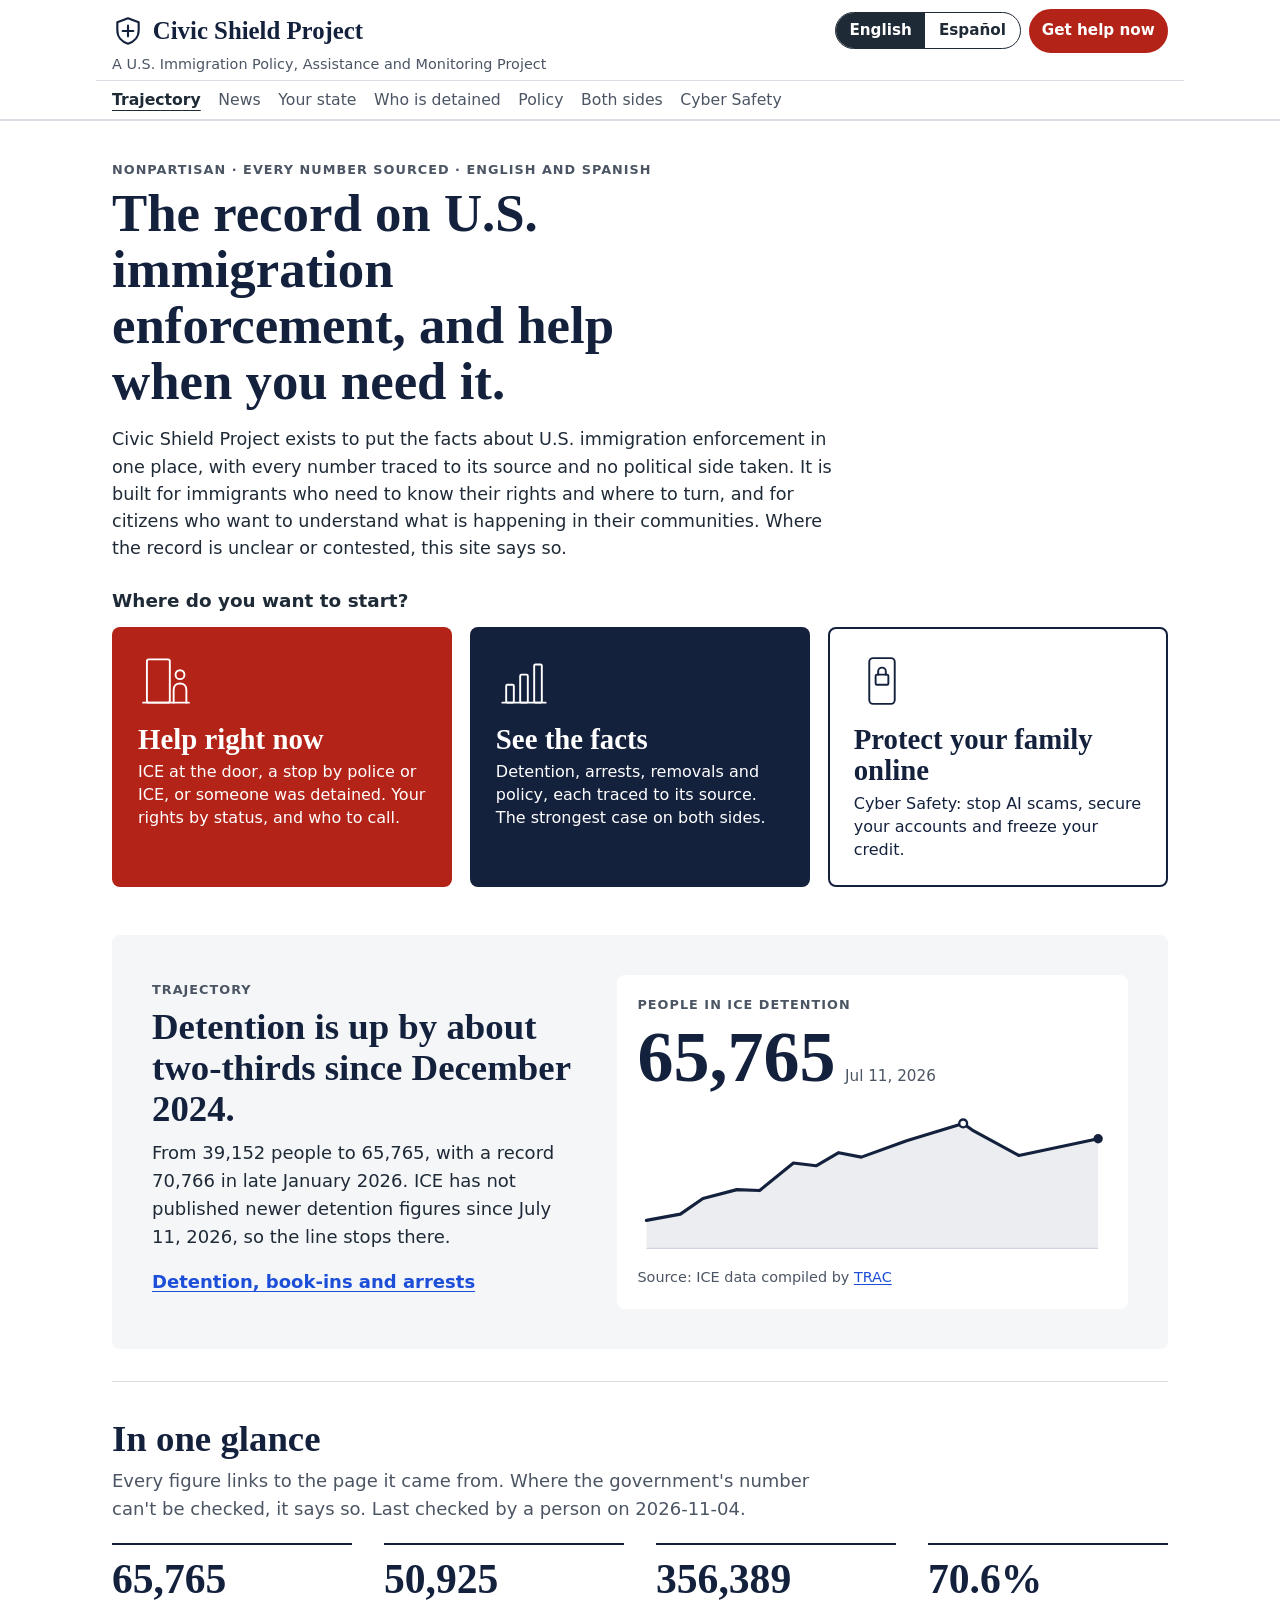
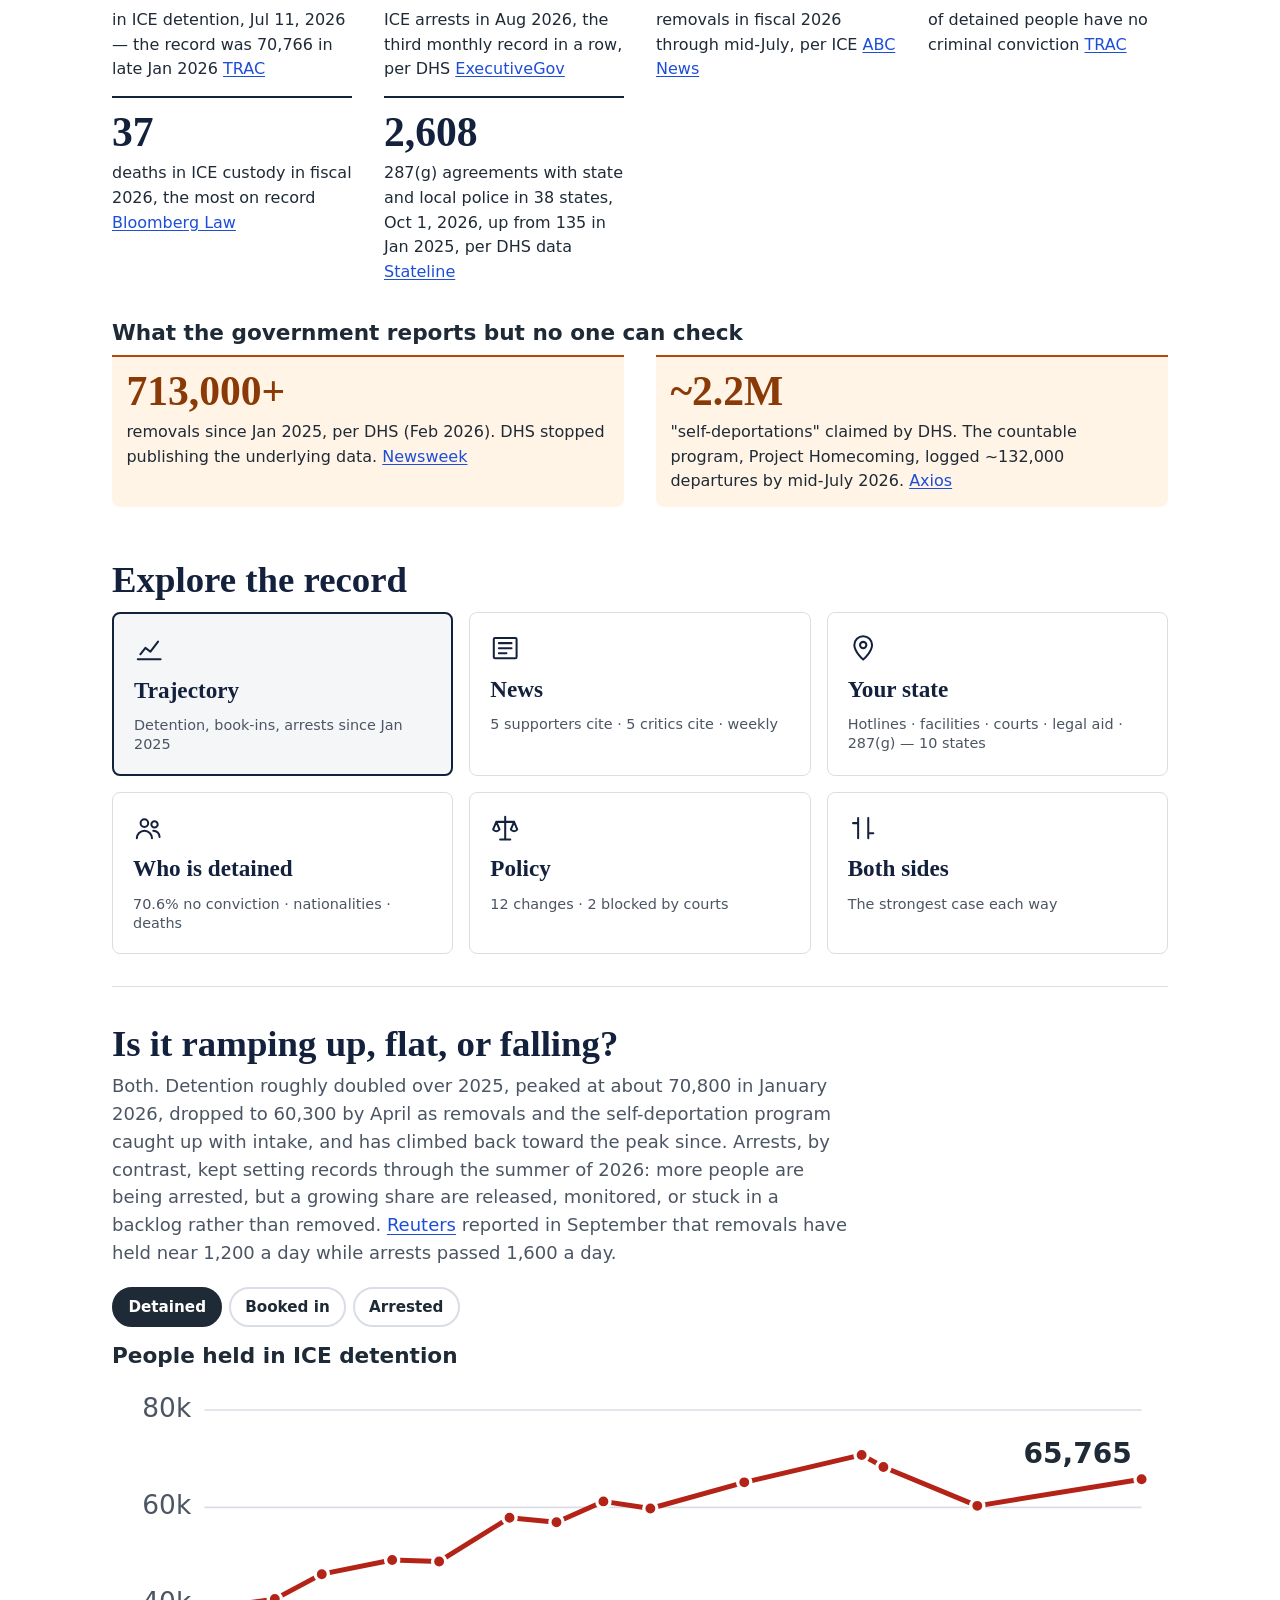
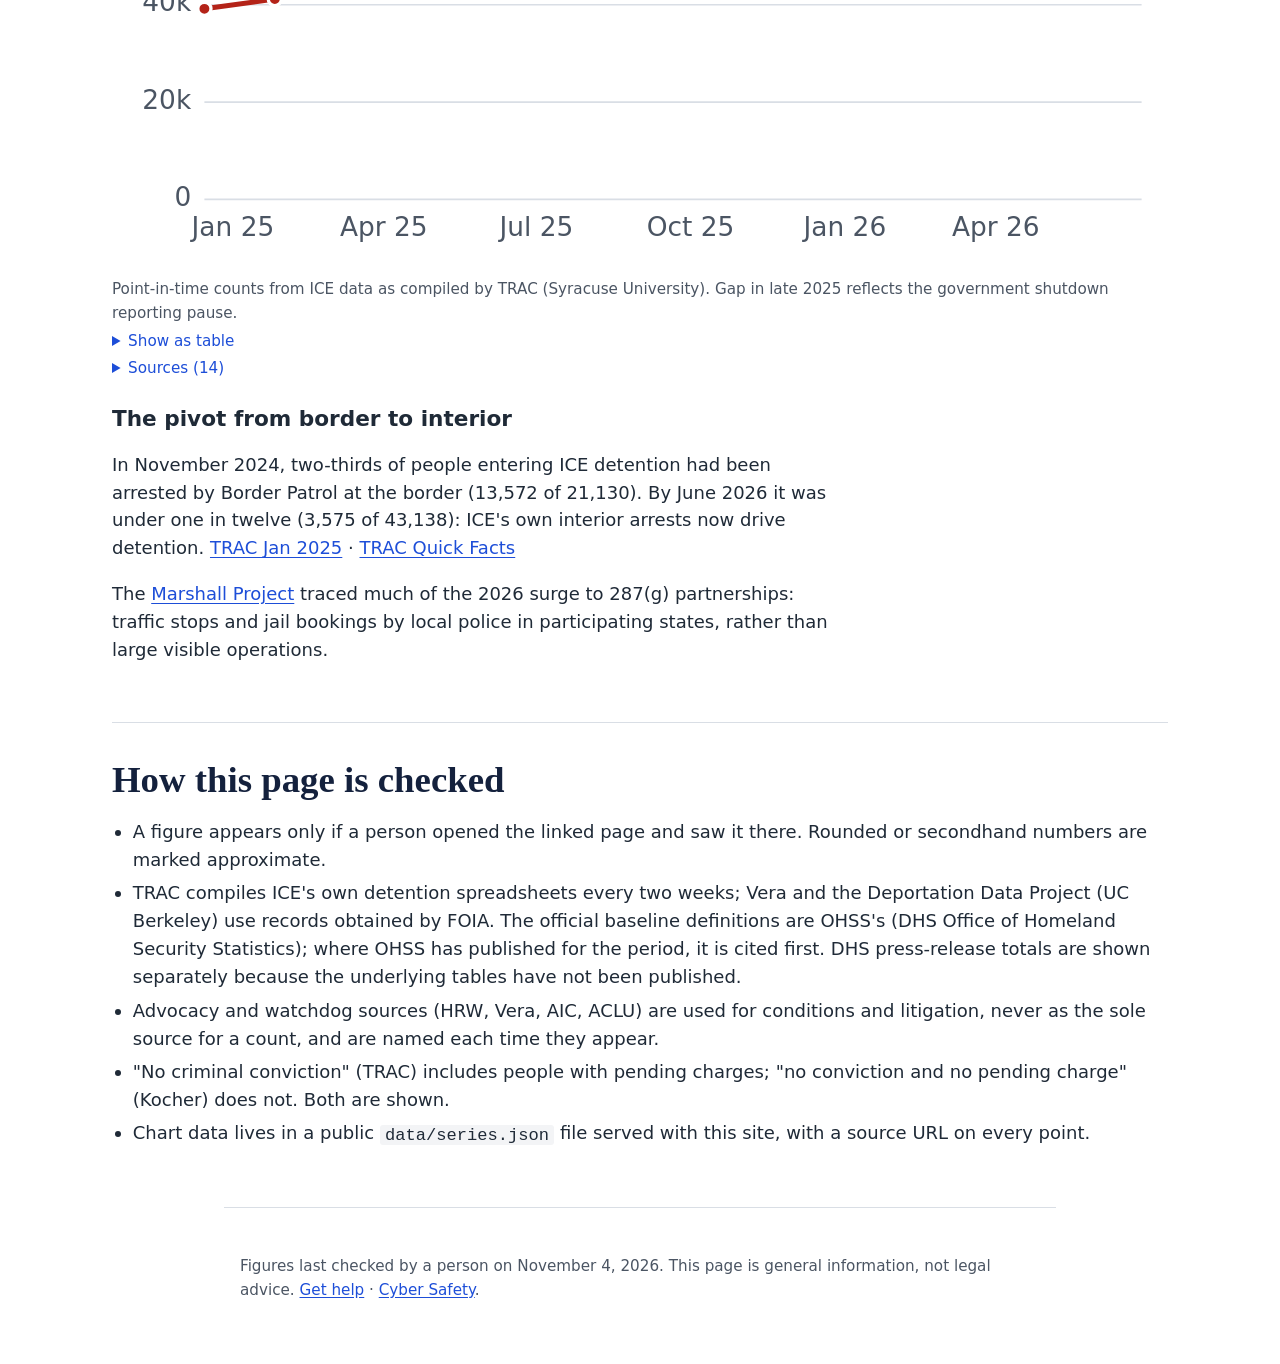
==== commit 4b766e9e: "Data review 2026-11-04 Co-Authored-By: Claude Opus 5.5 <noreply@anthropic.com> Claude-Session: https" ====
--- a/index.html
+++ b/index.html
@@ -14,7 +14,7 @@
   <link rel="preconnect" href="https://fonts.googleapis.com">
   <link rel="preconnect" href="https://fonts.gstatic.com" crossorigin>
   <link href="https://fonts.googleapis.com/css2?family=Atkinson+Hyperlegible+Next:wght@400;500;700;800&family=Newsreader:opsz,wght@6..72,500;6..72,600&display=swap" rel="stylesheet">
-  <link rel="stylesheet" href="styles.css?v=24">
+  <link rel="stylesheet" href="styles.css?v=27">
 </head>
 <body class="page-data">
 
@@ -89,7 +89,7 @@
   <!-- ===== KEY FIGURES ===== -->
   <section class="section" aria-labelledby="kf-h">
     <h2 id="kf-h">In one glance</h2>
-    <p class="lede">Every figure links to the page it came from. Where the government's number can't be checked, it says so. Last checked by a person on <time id="series-checked" datetime="2026-11-02">2026-11-02</time>.</p>
+    <p class="lede">Every figure links to the page it came from. Where the government's number can't be checked, it says so. Last checked by a person on <time id="series-checked" datetime="2026-11-04">2026-11-04</time>.</p>
     <dl class="tiles">
       <div><dt>65,765</dt><dd>in ICE detention, Jul 11, 2026 — the record was 70,766 in late Jan 2026 <a href="https://tracreports.org/immigration/quickfacts/" target="_blank" rel="noopener noreferrer">TRAC</a></dd></div>
       <div><dt>50,925</dt><dd>ICE arrests in Aug 2026, the third monthly record in a row, per DHS <a href="https://www.executivegov.com/articles/ice-arrests-august-2026-record" target="_blank" rel="noopener noreferrer">ExecutiveGov</a></dd></div>
@@ -156,6 +156,10 @@
 
     <figure class="chart" data-chart="nationalities"><figcaption>ICE arrests by nationality</figcaption></figure>
 
+    <h3 id="pop-h">Who lives here: the wider immigrant population</h3>
+    <p>For context on who is arrested: how many people born abroad live in the U.S., by status, and how arrest shares compare with each country’s share of the unauthorized population.</p>
+    <div id="pop-root" class="pop" data-chart="population" aria-labelledby="pop-h"><p class="small">Loading…</p></div>
+
     <dl class="facts">
       <div><dt>52 days</dt><dd>average stay in detention, fiscal 2026 through July, up from 44 days in September 2025. Longer stays plus record intake is what drives the population up. <a href="https://www.openimmigration.us/enforcement/detention" target="_blank" rel="noopener noreferrer">Open Immigration</a> (aggregator of ICE spreadsheets) · <a href="https://www.migrationpolicy.org/article/trump-immigrant-detention" target="_blank" rel="noopener noreferrer">Migration Policy Institute</a></dd></div>
       <div><dt>183,181</dt><dd>people monitored outside detention (ankle monitor, phone app, check-ins), Jul 2026. <a href="https://tracreports.org/immigration/quickfacts/" target="_blank" rel="noopener noreferrer">TRAC</a></dd></div>
@@ -201,11 +205,11 @@
       </details>
 
       <details class="policy restrictive">
-        <summary><span class="pol-meta"><span class="pol-dir">Restrictive</span> · In effect; Venezuela TPS returns Nov 6 unless the Supreme Court acts</span><span class="pol-title">TPS terminations and end of CHNV parole</span></summary>
-        <div class="pol-body">
-        <p>DHS has ended Temporary Protected Status for 13 countries covering more than 1 million people. Syria ended July 27 and Haiti Aug 4, 2026; Honduras, Nepal and Nicaragua earlier; courts let the Ethiopia and Somalia terminations proceed in August 2026. Ukraine and Sudan TPS, due to end Oct 19, 2026, was kept in place for now with no end date announced. As of late October no court was blocking any of these terminations. Venezuela's 2023 designation is the exception to watch: a district court found its termination unlawful, and on Oct 30, 2026 a Ninth Circuit panel unanimously refused to pause that ruling. Unless the Supreme Court acts first, TPS and work authorization return Nov 6, 2026 for people registered under that designation (about 348,000, per a 2025 DHS estimate). As of Nov 1 the government had not asked the Supreme Court to intervene, and DHS had not said which documents will prove restored status, so Venezuelans and employers should watch for USCIS guidance. The CHNV parole program (Cuba, Haiti, Nicaragua, Venezuela) ended after a May 2025 Supreme Court stay.</p>
+        <summary><span class="pol-meta"><span class="pol-dir">Restrictive</span> · In effect; Venezuela TPS return paused by appeals court</span><span class="pol-title">TPS terminations and end of CHNV parole</span></summary>
+        <div class="pol-body">
+        <p>DHS has ended Temporary Protected Status for 13 countries covering more than 1 million people. Syria ended July 27 and Haiti Aug 4, 2026; Honduras, Nepal and Nicaragua earlier; courts let the Ethiopia and Somalia terminations proceed in August 2026. Ukraine and Sudan TPS, due to end Oct 19, 2026, was kept in place for now with no end date announced. As of late October no court was blocking any of these terminations. Venezuela's 2023 designation is the exception to watch: a district court found its termination unlawful, and on Oct 30, 2026 a Ninth Circuit panel unanimously refused to pause that ruling. On Nov 3 the same panel reversed course and granted the government a 14-day administrative stay starting Nov 6, so TPS and work authorization will not return on Nov 6 as expected for people registered under that designation (about 348,000, per a 2025 DHS estimate). The pause does not decide the case; Venezuelans and employers should watch for further court orders and USCIS guidance. The CHNV parole program (Cuba, Haiti, Nicaragua, Venezuela) ended after a May 2025 Supreme Court stay.</p>
         <p class="pol-affects">Affects: ~615,000 Venezuelans, ~335,000 Haitians, ~51,000 Hondurans with TPS; ~500,000 CHNV parolees.</p>
-        <a href="https://www.pewresearch.org/short-reads/2026/08/12/second-trump-administration-has-ended-temporary-protected-status-for-most-immigrants-who-had-it/" target="_blank" rel="noopener noreferrer">Pew, Aug 12, 2026</a> · <a href="https://www.aila.org/library/scotus-allows-dhs-to-terminate-chnv-parole-pending-further-litigation" target="_blank" rel="noopener noreferrer">AILA</a> · <a href="https://forumtogether.org/article/temporary-protected-status-fact-sheet/" target="_blank" rel="noopener noreferrer">Forum TPS fact sheet, Oct 21, 2026</a> · <a href="https://www.latintimes.com/more-627000-venezuelans-could-regain-deportation-protections-united-states-600743" target="_blank" rel="noopener noreferrer">Latin Times, Nov 1, 2026</a> · <a href="https://immigration-analytics.com/2026/10/30/venezuelan-tps-ninth-circuit-stay/" target="_blank" rel="noopener noreferrer">Immigration Analytics, Oct 30, 2026</a> · <a href="https://www.riotimesonline.com/venezuelan-deportation-shield-nears-return-ninth-circuit" target="_blank" rel="noopener noreferrer">Rio Times, Nov 1, 2026</a> · <a href="https://abc7.com/story/judge-clears-termination-ethiopians-temporary-protected-status/19698210/" target="_blank" rel="noopener noreferrer">ABC News, Aug 18, 2026</a> · <a href="https://www.ajc.com/news/2026/10/homeland-security-grants-temporary-deportation-reprieve-for-more-than-100k-ukrainians-and-sudanese/" target="_blank" rel="noopener noreferrer">AP via AJC, Oct 19, 2026</a>
+        <a href="https://www.pewresearch.org/short-reads/2026/08/12/second-trump-administration-has-ended-temporary-protected-status-for-most-immigrants-who-had-it/" target="_blank" rel="noopener noreferrer">Pew, Aug 12, 2026</a> · <a href="https://www.aila.org/library/scotus-allows-dhs-to-terminate-chnv-parole-pending-further-litigation" target="_blank" rel="noopener noreferrer">AILA</a> · <a href="https://forumtogether.org/article/temporary-protected-status-fact-sheet/" target="_blank" rel="noopener noreferrer">Forum TPS fact sheet, Oct 21, 2026</a> · <a href="https://www.latintimes.com/more-627000-venezuelans-could-regain-deportation-protections-united-states-600743" target="_blank" rel="noopener noreferrer">Latin Times, Nov 1, 2026</a> · <a href="https://immigration-analytics.com/2026/10/30/venezuelan-tps-ninth-circuit-stay/" target="_blank" rel="noopener noreferrer">Immigration Analytics, Oct 30, 2026</a> · <a href="https://news.bloomberglaw.com/daily-labor-report/ninth-circuit-pauses-order-restoring-tps-relief-for-venezuelans-34" target="_blank" rel="noopener noreferrer">Bloomberg Law, Nov 3, 2026</a> · <a href="https://www.cronista.com/en/immigration/venezuelans-face-another-delay-in-tps-protections-as-appeals-court-pauses-reinstatement/" target="_blank" rel="noopener noreferrer">El Cronista, Nov 4, 2026</a> · <a href="https://www.riotimesonline.com/venezuelan-deportation-shield-nears-return-ninth-circuit" target="_blank" rel="noopener noreferrer">Rio Times, Nov 1, 2026</a> · <a href="https://abc7.com/story/judge-clears-termination-ethiopians-temporary-protected-status/19698210/" target="_blank" rel="noopener noreferrer">ABC News, Aug 18, 2026</a> · <a href="https://www.ajc.com/news/2026/10/homeland-security-grants-temporary-deportation-reprieve-for-more-than-100k-ukrainians-and-sudanese/" target="_blank" rel="noopener noreferrer">AP via AJC, Oct 19, 2026</a>
       </div>
       </details>
 
@@ -337,10 +341,10 @@
 </main>
 
 <footer class="wrap wrap-wide foot">
-  <p>Figures last checked by a person on <time datetime="2026-11-02">November 2, 2026</time>. This page is general information, not legal advice. <a href="help.html">Get help</a> · <a href="cyber.html">Cyber Safety</a>.</p>
+  <p>Figures last checked by a person on <time datetime="2026-11-04">November 4, 2026</time>. This page is general information, not legal advice. <a href="help.html">Get help</a> · <a href="cyber.html">Cyber Safety</a>.</p>
 </footer>
 
-<script src="charts.js?v=20"></script>
+<script src="charts.js?v=22"></script>
 <script src="tabs.js?v=19"></script>
 <script src="states.js?v=20"></script>
 <script src="news.js?v=19"></script>
--- a/styles.css
+++ b/styles.css
@@ -637,4 +637,42 @@
 /* correction form: header + headings already follow .page-data */
 .page-form .form select, .page-form .form input, .page-form .form textarea { min-height: 48px; border-radius: 6px; }
 .page-form .form .btn { background: var(--navy); border-color: var(--navy); min-height: 48px; padding: 0 1.5rem; }
-@media (max-width: 419px) { .page-help .brand-mark { display: none; } }
+
+/* ===================== Cyber Safety page layout (v25) ===================== */
+.page-cyber .kicker { margin: 0 0 0.4rem; font-size: 0.8rem; font-weight: 700; letter-spacing: 0.08em; text-transform: uppercase; color: var(--ink-soft); }
+.cy-hero { padding: 2.25rem 0 0.5rem; }
+.cy-lede { margin: 0.9rem 0 0; font-size: 1.15rem; color: var(--ink); }
+.topics { display: grid; gap: 0.75rem; grid-template-columns: 1fr; }
+@media (min-width: 600px) { .topics { grid-template-columns: 1fr 1fr; } }
+.topic { display: flex; gap: 0.85rem; align-items: flex-start; padding: 1rem; border: 1px solid var(--rule); border-radius: 8px; text-decoration: none; color: var(--navy); background: #fff; min-height: 44px; }
+.topic:hover { border-color: var(--navy); background: var(--mist); color: var(--navy); }
+.topic-ico { flex: 0 0 auto; width: 2.75rem; height: 2.75rem; padding: 0.6rem; border-radius: 50%; background: var(--mist); fill: none; stroke: var(--navy); stroke-width: 1.8; stroke-linecap: round; stroke-linejoin: round; }
+.topic-text { display: grid; gap: 0.25rem; }
+.topic strong { font-family: var(--serif); font-weight: 600; font-size: 1.3rem; line-height: 1.15; }
+.topic-text > span { font-size: 0.98rem; line-height: 1.4; color: var(--ink); }
+.topic-urgent { border: 2px solid var(--red); }
+.topic-urgent .topic-ico { background: #fdecea; stroke: var(--red); }
+.topic-urgent strong { color: var(--red-deep); }
+.page-cyber .band-cyber { margin-top: 2rem; }
+.page-cyber .band-cyber .band-h { color: #fff; font-size: clamp(1.9rem, 6vw, 2.5rem); }
+.sec-ico { display: block; width: 2.5rem; height: 2.5rem; padding: 0.55rem; margin: 0 0 0.6rem; border-radius: 50%; background: var(--mist); fill: none; stroke: var(--navy); stroke-width: 1.8; stroke-linecap: round; stroke-linejoin: round; }
+#wrong .sec-ico { background: #fdecea; stroke: var(--red); }
+
+/* Get help header: keep the shield on small phones by tightening the buttons */
+@media (max-width: 419px) {
+  .page-help .masthead { gap: 0.35rem; }
+  .page-help .brand-mark { width: 1.35rem; height: 1.35rem; }
+  .page-help .masthead .brand { gap: 0.35rem; }
+  .page-help .masthead-actions .lang button { padding: 0.25rem 0.45rem; font-size: 0.8rem; }
+  .page-help .masthead-actions .btn-sm { padding: 0 0.5rem; font-size: 0.8rem; }
+}
+
+/* "Who lives here" tables (v26) */
+.pop h4 { font-family: var(--serif, Georgia, serif); font-weight: 600; color: var(--navy, #14213d); font-size: 1.3rem; margin: 1.5rem 0 0.25rem; }
+.pop-table { min-width: 34rem; }
+.pop-table th[scope="row"] { font-weight: 700; color: var(--ink); }
+.pop-table td.num { white-space: nowrap; font-weight: 700; color: var(--navy, #14213d); }
+.pop-detail { display: block; margin-top: 0.3rem; font-weight: 400; color: var(--ink-soft); font-size: 0.9rem; line-height: 1.4; max-width: 30rem; }
+.pop-table tr.has-detail th, .pop-table tr.has-detail td { background: var(--mist, #f4f6f8); }
+.facts > div { grid-template-columns: 7.5rem minmax(0, 1fr); } .facts dd a { white-space: normal; } @media (max-width: 399px) { .facts > div { grid-template-columns: 5.5rem minmax(0, 1fr); } }
+.pop-read { margin: 0.25rem 0 0.5rem; padding: 0.7rem 0.9rem; background: var(--mist, #f4f6f8); border-radius: 8px; font-size: 1rem; max-width: 46rem; } .pop-table th[scope="col"] { vertical-align: bottom; font-size: 0.9rem; }
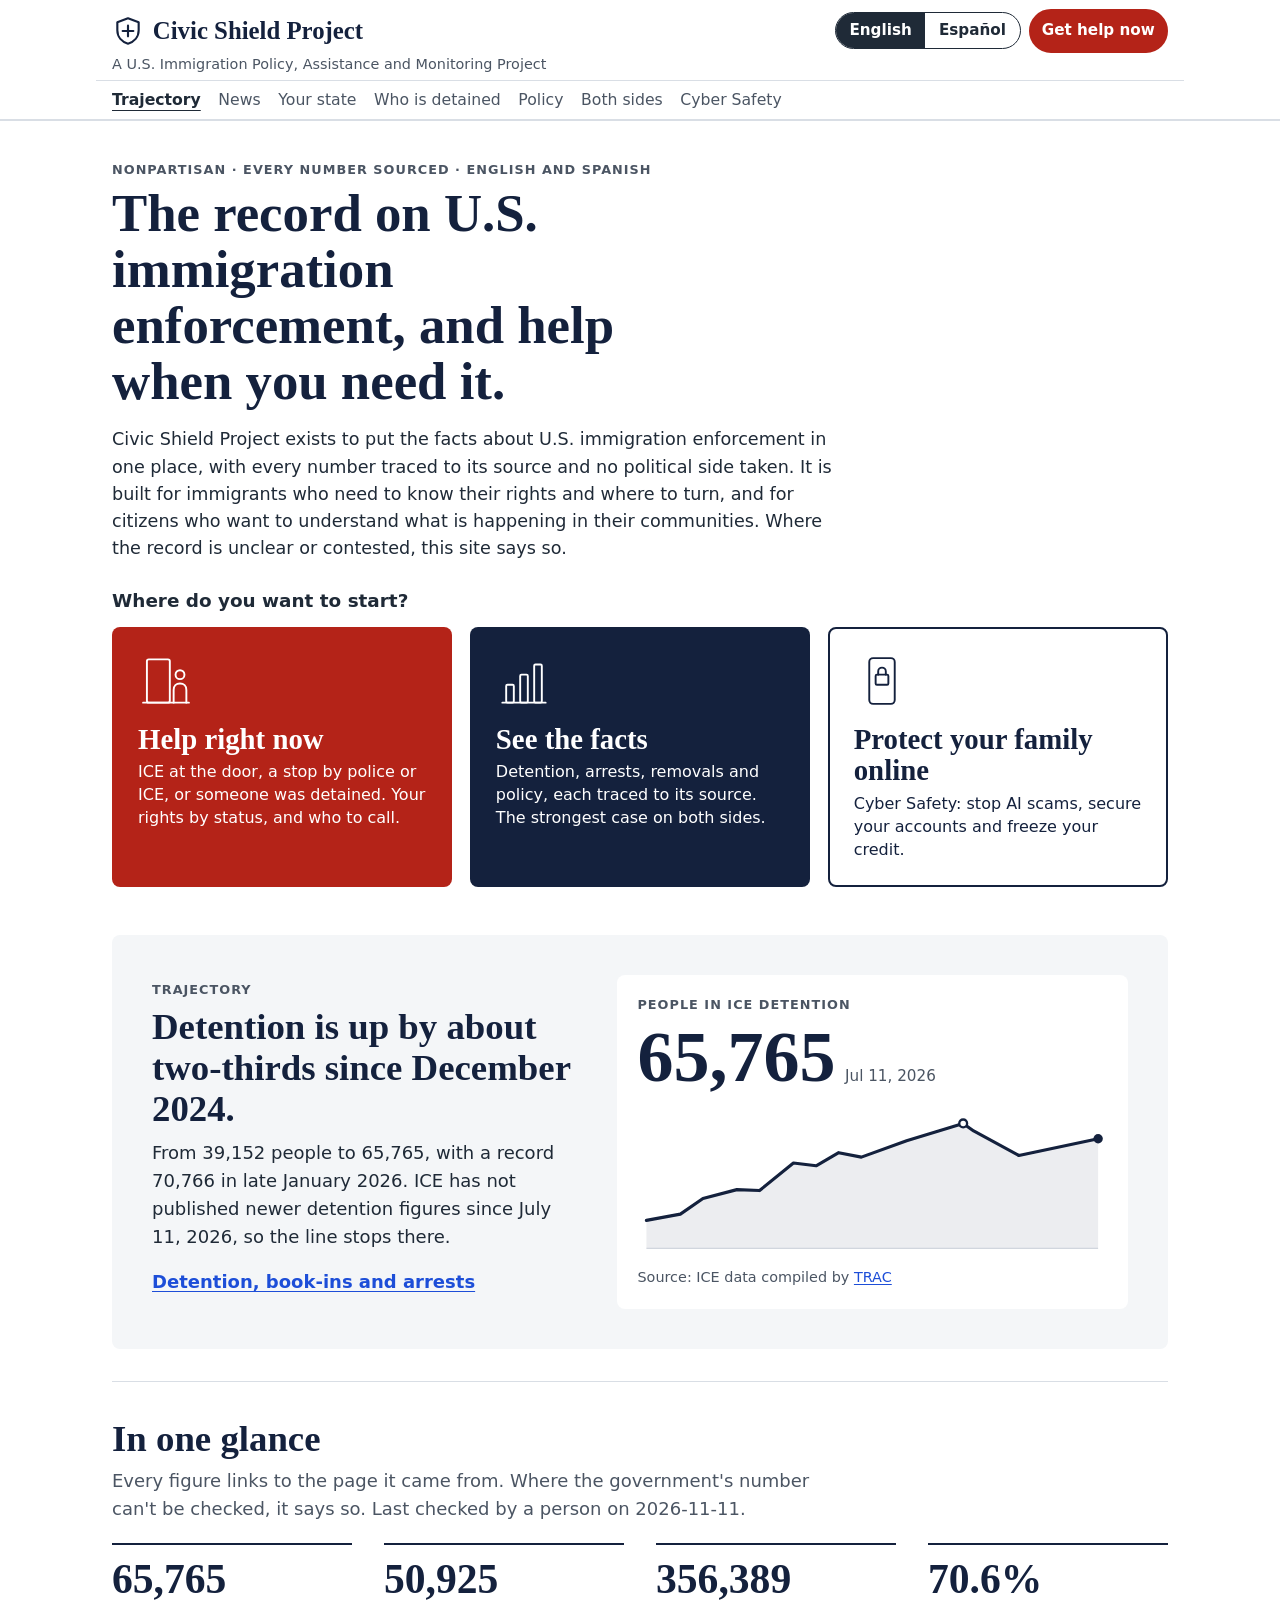
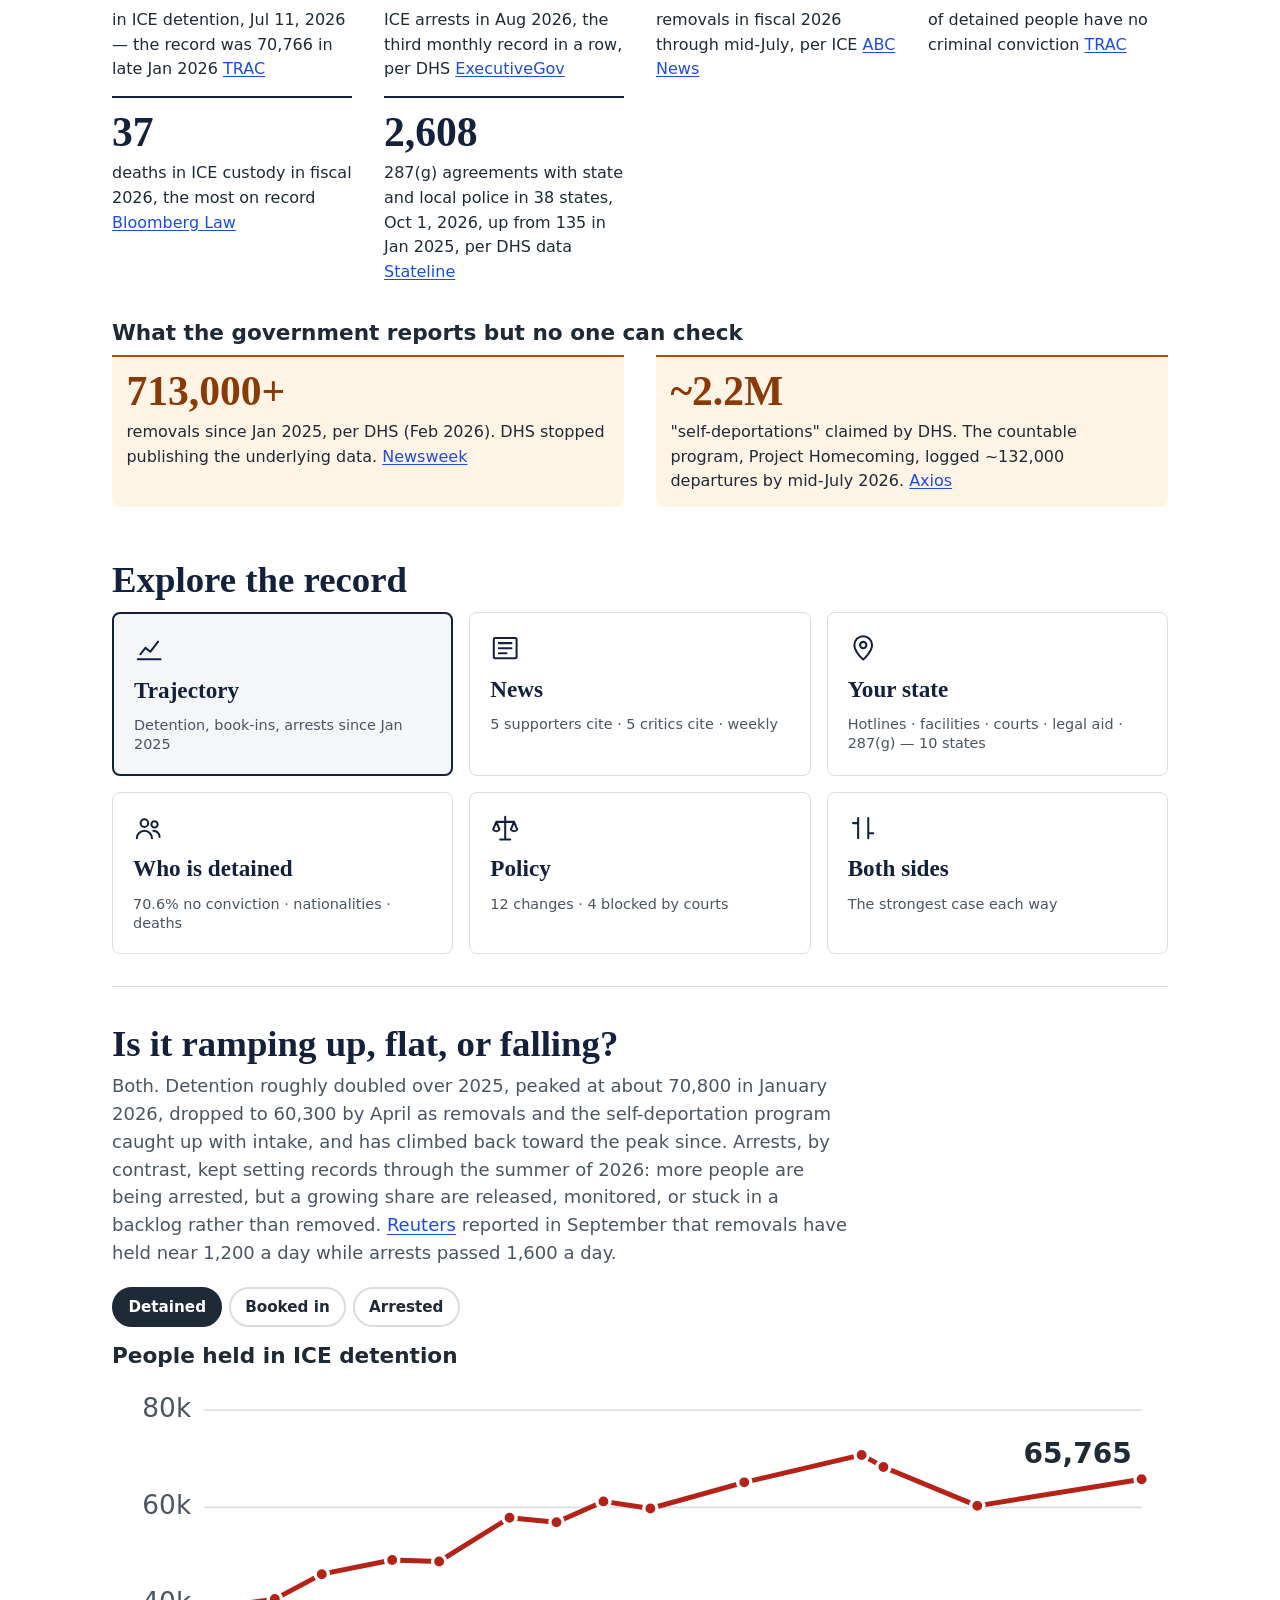
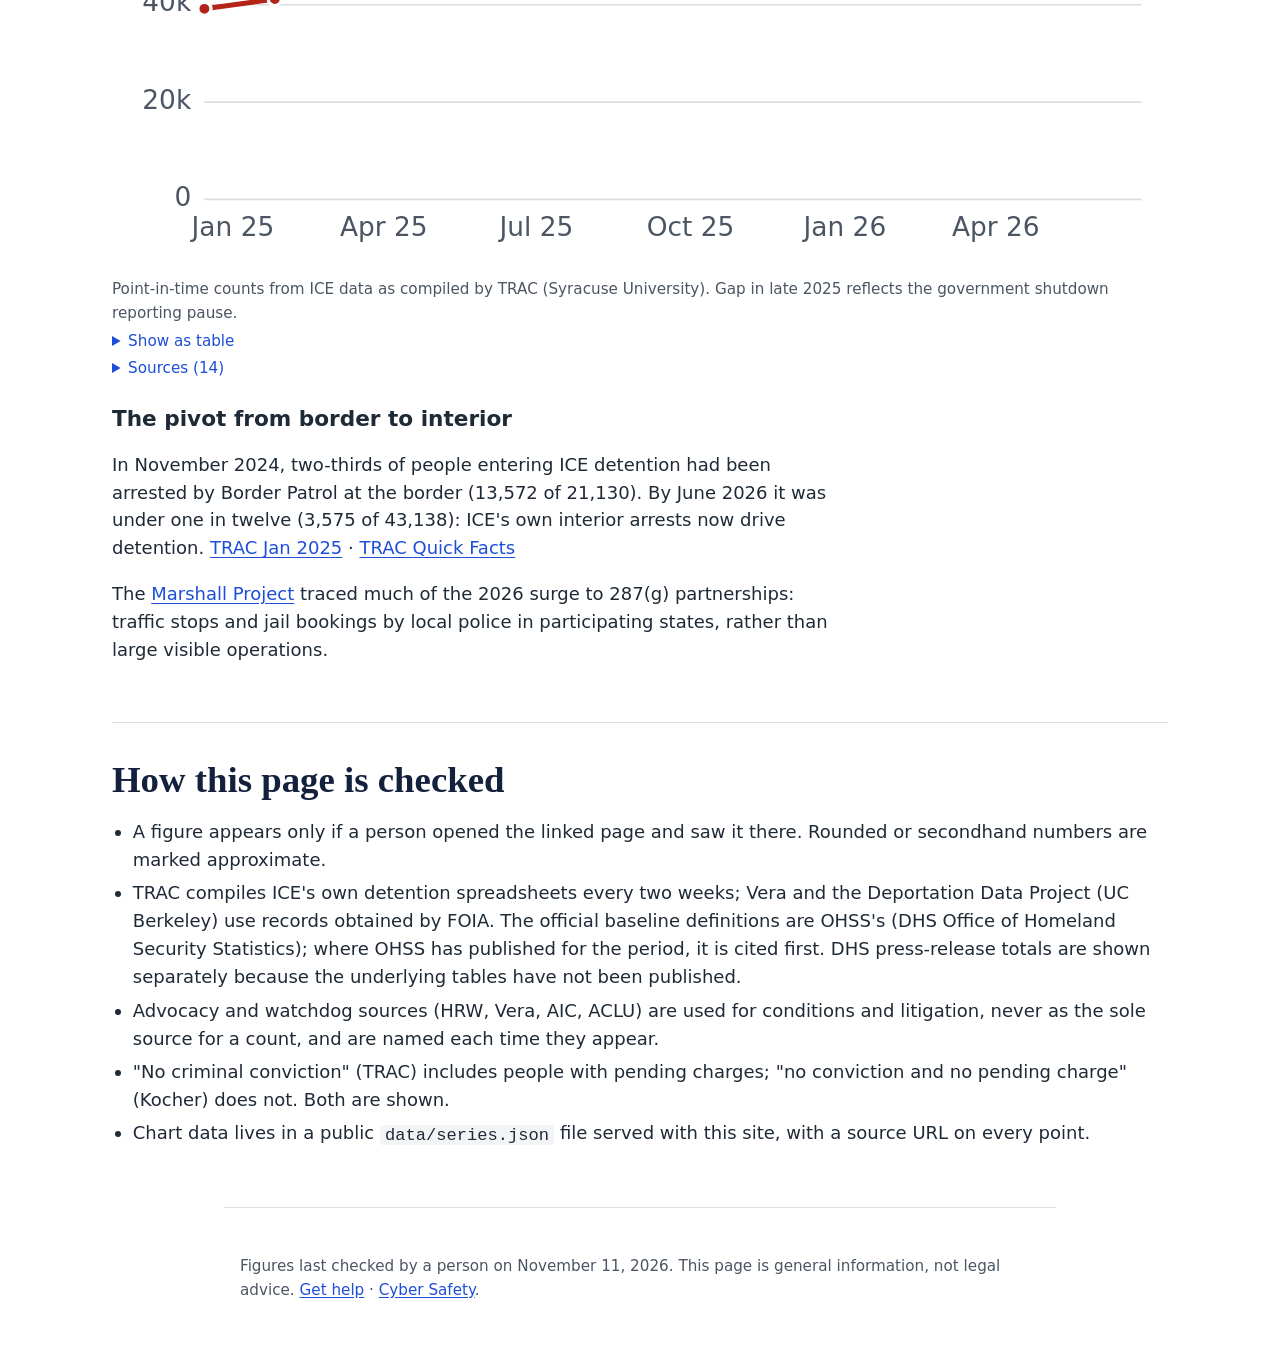
==== commit 4d591560: "Data review 2026-11-11 Co-Authored-By: Claude Opus 5.5 <noreply@anthropic.com> Claude-Session: https" ====
--- a/index.html
+++ b/index.html
@@ -89,7 +89,7 @@
   <!-- ===== KEY FIGURES ===== -->
   <section class="section" aria-labelledby="kf-h">
     <h2 id="kf-h">In one glance</h2>
-    <p class="lede">Every figure links to the page it came from. Where the government's number can't be checked, it says so. Last checked by a person on <time id="series-checked" datetime="2026-11-04">2026-11-04</time>.</p>
+    <p class="lede">Every figure links to the page it came from. Where the government's number can't be checked, it says so. Last checked by a person on <time id="series-checked" datetime="2026-11-11">2026-11-11</time>.</p>
     <dl class="tiles">
       <div><dt>65,765</dt><dd>in ICE detention, Jul 11, 2026 — the record was 70,766 in late Jan 2026 <a href="https://tracreports.org/immigration/quickfacts/" target="_blank" rel="noopener noreferrer">TRAC</a></dd></div>
       <div><dt>50,925</dt><dd>ICE arrests in Aug 2026, the third monthly record in a row, per DHS <a href="https://www.executivegov.com/articles/ice-arrests-august-2026-record" target="_blank" rel="noopener noreferrer">ExecutiveGov</a></dd></div>
@@ -112,7 +112,7 @@
     <a href="#news" data-panel="news"><svg class="hub-ico" viewBox="0 0 24 24" aria-hidden="true"><rect x="3" y="4" width="18" height="16" rx="1"/><path d="M7 8h10M7 12h10M7 16h6"/></svg><strong>News</strong><span>5 supporters cite · 5 critics cite · weekly</span></a>
     <a href="#georgia" data-panel="georgia"><svg class="hub-ico" viewBox="0 0 24 24" aria-hidden="true"><path d="M12 21s7-6.2 7-11.5A7 7 0 0 0 5 9.5C5 14.8 12 21 12 21z"/><circle cx="12" cy="9.5" r="2.5"/></svg><strong>Your state</strong><span>Hotlines · facilities · courts · legal aid · 287(g) — 10 states</span></a>
     <a href="#who" data-panel="who"><svg class="hub-ico" viewBox="0 0 24 24" aria-hidden="true"><circle cx="9" cy="8" r="3"/><path d="M3 20c0-3.3 2.7-6 6-6s6 2.7 6 6"/><circle cx="17" cy="9" r="2.5"/><path d="M16 14c2.8 0 5 2.2 5 5"/></svg><strong>Who is detained</strong><span>70.6% no conviction · nationalities · deaths</span></a>
-    <a href="#policy" data-panel="policy"><svg class="hub-ico" viewBox="0 0 24 24" aria-hidden="true"><path d="M12 3v18M5 7h14M5 7l-2.5 6a3 3 0 0 0 5 0zM19 7l-2.5 6a3 3 0 0 0 5 0zM8 21h8"/></svg><strong>Policy</strong><span>12 changes · 2 blocked by courts</span></a>
+    <a href="#policy" data-panel="policy"><svg class="hub-ico" viewBox="0 0 24 24" aria-hidden="true"><path d="M12 3v18M5 7h14M5 7l-2.5 6a3 3 0 0 0 5 0zM19 7l-2.5 6a3 3 0 0 0 5 0zM8 21h8"/></svg><strong>Policy</strong><span>12 changes · 4 blocked by courts</span></a>
     <a href="#sides" data-panel="sides"><svg class="hub-ico" viewBox="0 0 24 24" aria-hidden="true"><path d="M8 4v16M16 4v16M4 8h4M16 16h4"/></svg><strong>Both sides</strong><span>The strongest case each way</span></a>
   </nav>
 
@@ -178,11 +178,11 @@
     <div class="policy-grid">
 
       <details class="policy restrictive">
-        <summary><span class="pol-meta"><span class="pol-dir">Restrictive</span> · In effect since Jan 21, 2026</span><span class="pol-title">Immigrant visa pause for 75 countries</span></summary>
-        <div class="pol-body">
-        <p>The State Department stopped issuing green-card visas at consulates to nationals of 75 countries, citing public-charge risk. People can still apply and interview, but no visa is issued. Work, student and tourist visas are not affected.</p>
+        <summary><span class="pol-meta"><span class="pol-dir">Restrictive</span> · Vacated by court Aug 21, 2026; on appeal</span><span class="pol-title">Immigrant visa pause for 75 countries</span></summary>
+        <div class="pol-body">
+        <p>The State Department stopped issuing green-card visas at consulates to nationals of 75 countries, citing public-charge risk. People can still apply and interview, but no visa is issued. Work, student and tourist visas are not affected. On Aug 21, 2026 a federal court in New York vacated the pause, and the State Department says it is no longer in effect. The government appealed; on Oct 19 a Second Circuit judge declined to reinstate the pause while a three-judge panel considers the request, but paused the order to re-review visas already refused under it. Days after the ruling, the State Department paused immigrant visa interviews worldwide to train consular officers on public-charge screening, and lawyers say few visas are being issued in practice.</p>
         <p class="pol-affects">Affects: family- and employment-based immigrant visa applicants abroad from the listed countries, including Brazil, Egypt, Ghana, Iraq, Jamaica, Pakistan, Russia and Ukraine.</p>
-        <a href="https://www.mintz.com/insights-center/viewpoints/2806/2026-01-29-state-department-suspends-immigrant-visa-processing-75" target="_blank" rel="noopener noreferrer">Mintz, Jan 29, 2026</a>
+        <a href="https://www.mintz.com/insights-center/viewpoints/2806/2026-01-29-state-department-suspends-immigrant-visa-processing-75" target="_blank" rel="noopener noreferrer">Mintz, Jan 29, 2026</a> · <a href="https://www.envoyglobal.com/wp-content/uploads/2026/08/CLINIC-v-Rubio-partial-MSJ-decision-08-21-2026.pdf" target="_blank" rel="noopener noreferrer">Court order, Aug 21, 2026</a> · <a href="https://makilawfirm.com/immigration-updates/75-country-visa-ban-clinic-v-rubio/" target="_blank" rel="noopener noreferrer">Case status, Nov 6, 2026</a> · <a href="https://www.pryorcashman.com/publications/federal-court-strikes-down-immigrant-visa-suspension-for-75-countries-as-department-of-state-imposes-worldwide-pause-on-immigrant-visa-processing" target="_blank" rel="noopener noreferrer">Pryor Cashman, Sept 4, 2026</a> · <a href="https://www.wunc.org/2026-10-26/court-ruling-fails-to-end-wait-for-thousands-of-immigrants-stuck-abroad-without-visas" target="_blank" rel="noopener noreferrer">NPR via WUNC, Oct 26, 2026</a>
       </div>
       </details>
 
@@ -258,11 +258,11 @@
       </div>
       </details>
       <details class="policy restrictive">
-        <summary><span class="pol-meta"><span class="pol-dir">Restrictive</span> · State (Tennessee) · In effect since Oct 1, 2026</span><span class="pol-title">Tennessee: work permits no longer enough for a driver's license</span></summary>
-        <div class="pol-body">
-        <p>Tennessee's Department of Safety now requires proof of a specific period of authorized stay for a temporary driver's license and says a work permit alone does not qualify. Hundreds of DACA recipients report being denied renewals since Oct 1; advocates say TPS holders, refugees, asylees and U-visa holders face similar problems.</p>
+        <summary><span class="pol-meta"><span class="pol-dir">Restrictive</span> · State (Tennessee) · Blocked by state court Nov 2, 2026 (temporary order)</span><span class="pol-title">Tennessee: work permits no longer enough for a driver's license</span></summary>
+        <div class="pol-body">
+        <p>Tennessee's Department of Safety now requires proof of a specific period of authorized stay for a temporary driver's license and says a work permit alone does not qualify. Hundreds of DACA recipients report being denied renewals since Oct 1; advocates say TPS holders, refugees, asylees and U-visa holders face similar problems. On Nov 2, 2026 a Nashville chancellor issued a temporary restraining order barring the state from refusing work permits or requiring a visa or I-94 for a license; it does not decide the lawsuit, and a hearing is set for Nov 16.</p>
         <p class="pol-affects">Affects: DACA recipients and other work-authorized immigrants in Tennessee who drive to work, school or court.</p>
-        <a href="https://www.newschannel5.com/news/hundreds-of-tennessee-daca-recipients-say-theyre-being-denied-drivers-license-renewals-since-oct-1" target="_blank" rel="noopener noreferrer">NewsChannel 5, Oct 8, 2026</a> · <a href="https://www.newschannel5.com/news/questions-grow-over-tennessee-drivers-license-renewals-for-immigrants-with-legal-status" target="_blank" rel="noopener noreferrer">NewsChannel 5, Oct 12, 2026</a>
+        <a href="https://www.newschannel5.com/news/hundreds-of-tennessee-daca-recipients-say-theyre-being-denied-drivers-license-renewals-since-oct-1" target="_blank" rel="noopener noreferrer">NewsChannel 5, Oct 8, 2026</a> · <a href="https://www.newschannel5.com/news/questions-grow-over-tennessee-drivers-license-renewals-for-immigrants-with-legal-status" target="_blank" rel="noopener noreferrer">NewsChannel 5, Oct 12, 2026</a> · <a href="https://www.newsfromthestates.com/article/judge-blocks-tennessee-denying-drivers-licenses-immigrants-work-permits" target="_blank" rel="noopener noreferrer">Tennessee Lookout, Nov 2, 2026</a> · <a href="https://newschannel5.com/news/judge-temporarily-blocks-tennessee-drivers-license-restrictions-affecting-daca-recipients-other-immigrants" target="_blank" rel="noopener noreferrer">NewsChannel 5, Nov 4, 2026</a>
       </div>
       </details>
       <details class="policy mixed">
@@ -341,7 +341,7 @@
 </main>
 
 <footer class="wrap wrap-wide foot">
-  <p>Figures last checked by a person on <time datetime="2026-11-04">November 4, 2026</time>. This page is general information, not legal advice. <a href="help.html">Get help</a> · <a href="cyber.html">Cyber Safety</a>.</p>
+  <p>Figures last checked by a person on <time datetime="2026-11-11">November 11, 2026</time>. This page is general information, not legal advice. <a href="help.html">Get help</a> · <a href="cyber.html">Cyber Safety</a>.</p>
 </footer>
 
 <script src="charts.js?v=22"></script>
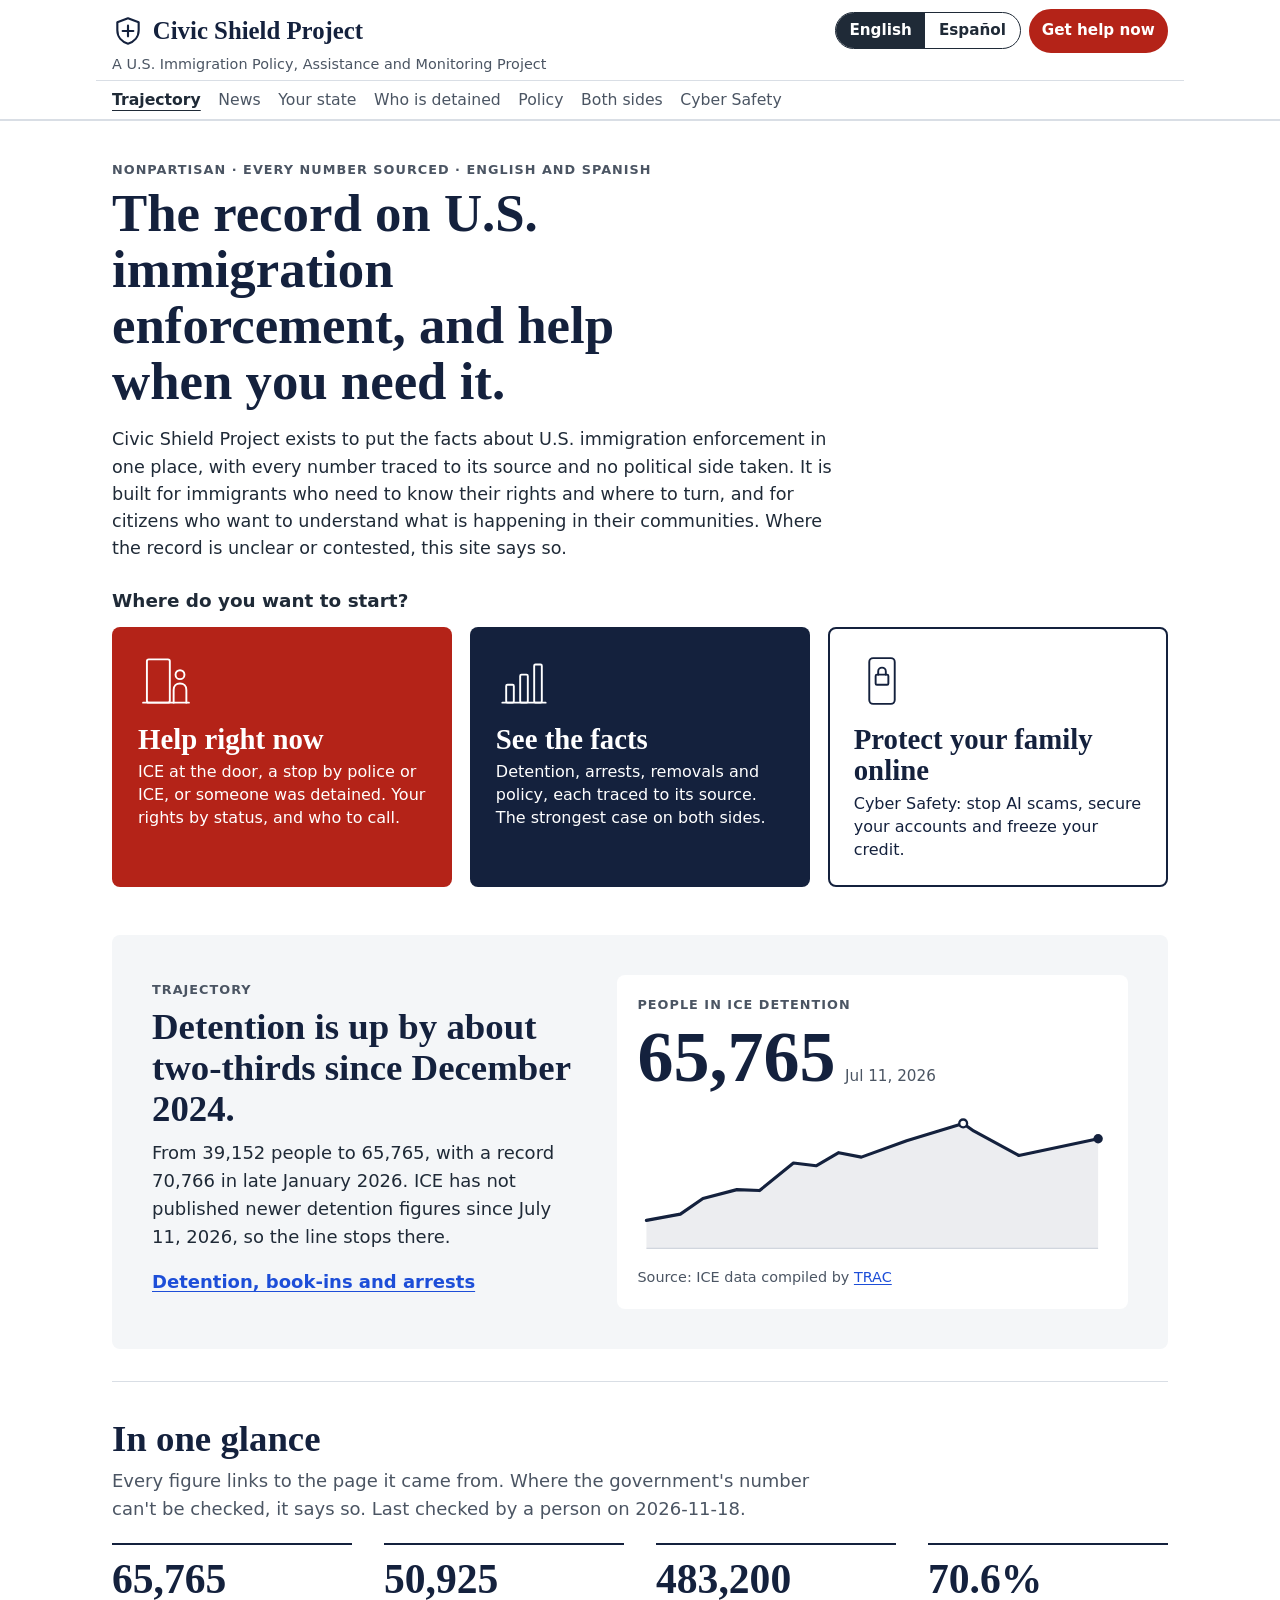
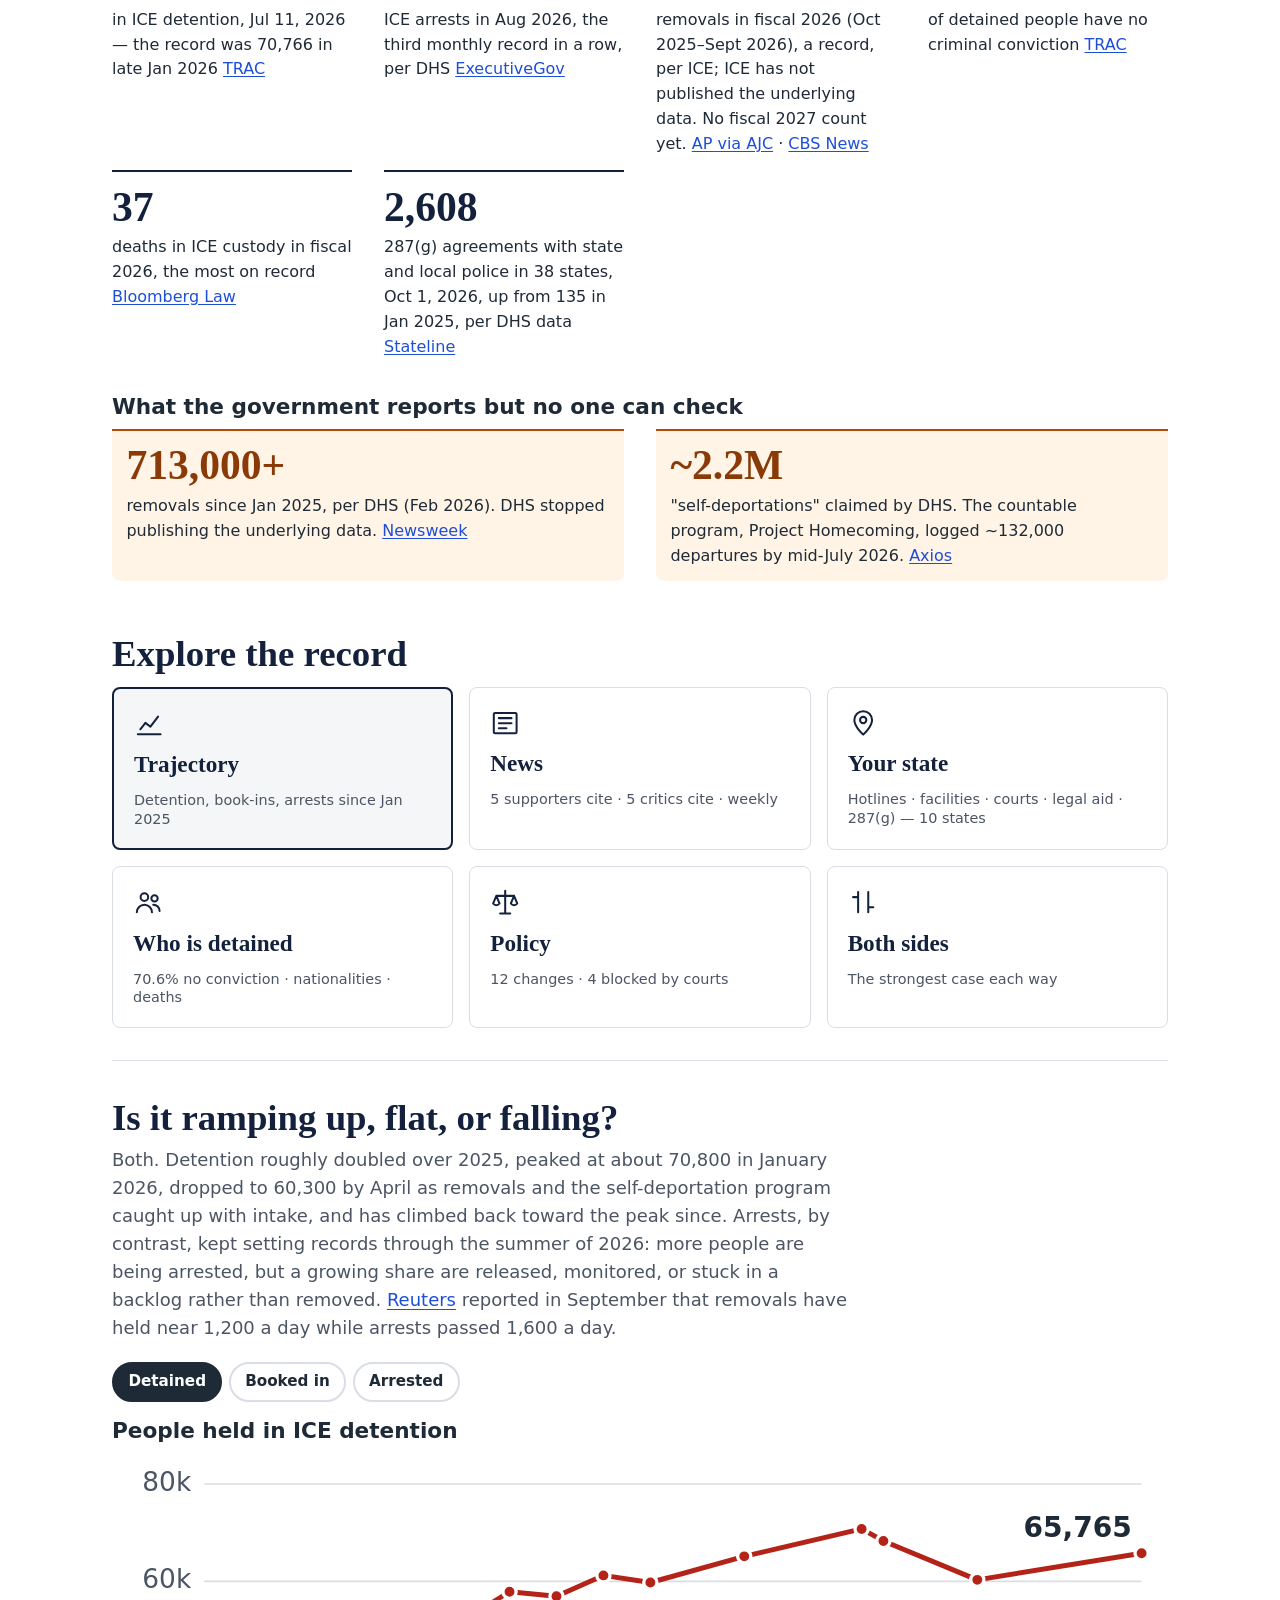
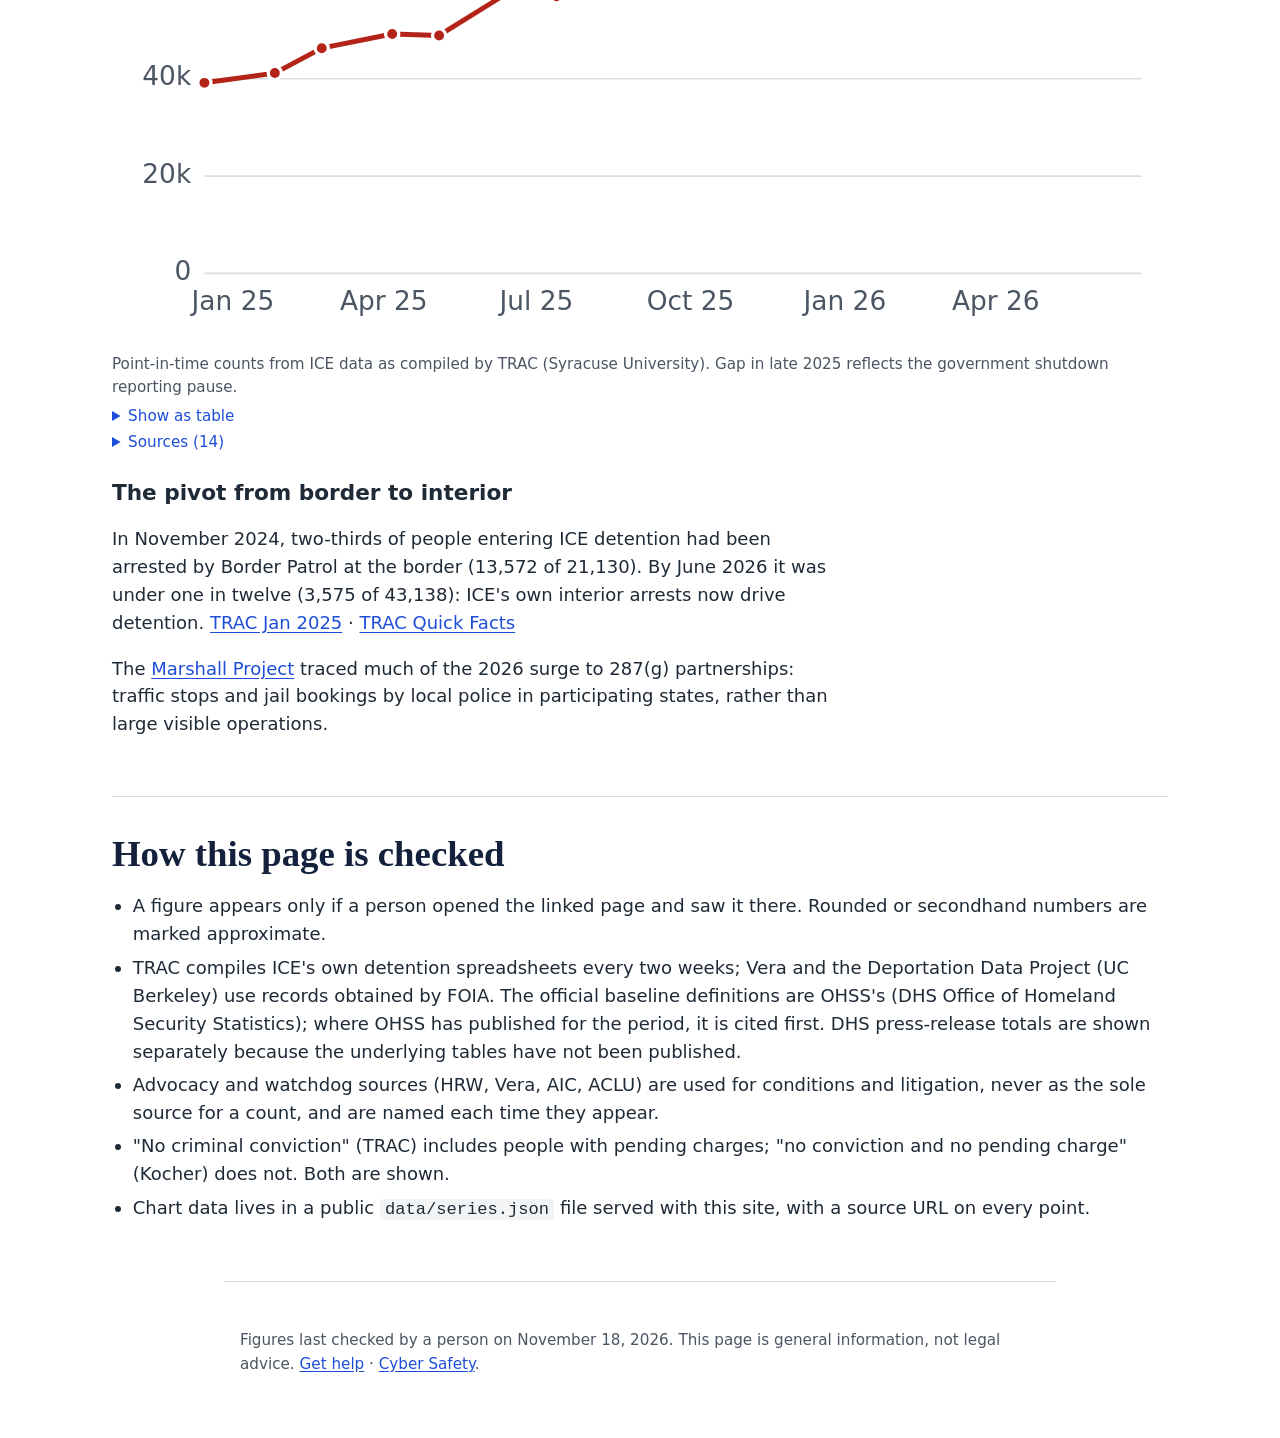
==== commit 7d7194a7: "Data review 2026-11-18 Co-Authored-By: Claude Opus 5.5 <noreply@anthropic.com> Claude-Session: https" ====
--- a/index.html
+++ b/index.html
@@ -89,11 +89,11 @@
   <!-- ===== KEY FIGURES ===== -->
   <section class="section" aria-labelledby="kf-h">
     <h2 id="kf-h">In one glance</h2>
-    <p class="lede">Every figure links to the page it came from. Where the government's number can't be checked, it says so. Last checked by a person on <time id="series-checked" datetime="2026-11-11">2026-11-11</time>.</p>
+    <p class="lede">Every figure links to the page it came from. Where the government's number can't be checked, it says so. Last checked by a person on <time id="series-checked" datetime="2026-11-18">2026-11-18</time>.</p>
     <dl class="tiles">
       <div><dt>65,765</dt><dd>in ICE detention, Jul 11, 2026 — the record was 70,766 in late Jan 2026 <a href="https://tracreports.org/immigration/quickfacts/" target="_blank" rel="noopener noreferrer">TRAC</a></dd></div>
       <div><dt>50,925</dt><dd>ICE arrests in Aug 2026, the third monthly record in a row, per DHS <a href="https://www.executivegov.com/articles/ice-arrests-august-2026-record" target="_blank" rel="noopener noreferrer">ExecutiveGov</a></dd></div>
-      <div><dt>356,389</dt><dd>removals in fiscal 2026 through mid-July, per ICE <a href="https://abcnews.com/Politics/ice-350000-individuals-removed-fiscal-year-2026/story?id=134948878" target="_blank" rel="noopener noreferrer">ABC News</a></dd></div>
+      <div><dt>483,200</dt><dd>removals in fiscal 2026 (Oct 2025–Sept 2026), a record, per ICE; ICE has not published the underlying data. No fiscal 2027 count yet. <a href="https://www.ajc.com/news/2026/11/ice-reports-record-high-immigration-arrests-and-deportations-since-trumps-return-to-white-house/" target="_blank" rel="noopener noreferrer">AP via AJC</a> · <a href="https://cbsnews.com/news/ice-deportations-arrests-hit-record-high" target="_blank" rel="noopener noreferrer">CBS News</a></dd></div>
       <div><dt>70.6%</dt><dd>of detained people have no criminal conviction <a href="https://tracreports.org/immigration/quickfacts/" target="_blank" rel="noopener noreferrer">TRAC</a></dd></div>
       <div><dt>37</dt><dd>deaths in ICE custody in fiscal 2026, the most on record <a href="https://news.bloomberglaw.com/daily-labor-report/immigrant-deaths-in-ice-custody-nearly-double-as-oversight-wanes" target="_blank" rel="noopener noreferrer">Bloomberg Law</a></dd></div>
       <div><dt>2,608</dt><dd>287(g) agreements with state and local police in 38 states, Oct 1, 2026, up from 135 in Jan 2025, per DHS data <a href="https://thelensnola.org/2026/10/07/287g-agreements-immigration-arrests/" target="_blank" rel="noopener noreferrer">Stateline</a></dd></div>
@@ -173,7 +173,7 @@
   <!-- ===== POLICY ===== -->
   <section id="policy" class="section panel" aria-labelledby="pol-h">
     <h2 id="pol-h">Policy changes and where they stand</h2>
-    <p class="lede">Status as of early November 2026. "Enjoined" means a court has blocked it while the case continues. Click the source for the rule or ruling itself.</p>
+    <p class="lede">Status as of mid-November 2026. "Enjoined" means a court has blocked it while the case continues. Click the source for the rule or ruling itself.</p>
 
     <div class="policy-grid">
 
@@ -260,9 +260,9 @@
       <details class="policy restrictive">
         <summary><span class="pol-meta"><span class="pol-dir">Restrictive</span> · State (Tennessee) · Blocked by state court Nov 2, 2026 (temporary order)</span><span class="pol-title">Tennessee: work permits no longer enough for a driver's license</span></summary>
         <div class="pol-body">
-        <p>Tennessee's Department of Safety now requires proof of a specific period of authorized stay for a temporary driver's license and says a work permit alone does not qualify. Hundreds of DACA recipients report being denied renewals since Oct 1; advocates say TPS holders, refugees, asylees and U-visa holders face similar problems. On Nov 2, 2026 a Nashville chancellor issued a temporary restraining order barring the state from refusing work permits or requiring a visa or I-94 for a license; it does not decide the lawsuit, and a hearing is set for Nov 16.</p>
+        <p>Tennessee's Department of Safety now requires proof of a specific period of authorized stay for a temporary driver's license and says a work permit alone does not qualify. Hundreds of DACA recipients report being denied renewals since Oct 1; advocates say TPS holders, refugees, asylees and U-visa holders face similar problems. On Nov 2, 2026 a Nashville chancellor issued a temporary restraining order barring the state from refusing work permits or requiring a visa or I-94 for a license; it does not decide the lawsuit. On Nov 10 the court extended the order while the case continues; the next hearing is set for Dec 7.</p>
         <p class="pol-affects">Affects: DACA recipients and other work-authorized immigrants in Tennessee who drive to work, school or court.</p>
-        <a href="https://www.newschannel5.com/news/hundreds-of-tennessee-daca-recipients-say-theyre-being-denied-drivers-license-renewals-since-oct-1" target="_blank" rel="noopener noreferrer">NewsChannel 5, Oct 8, 2026</a> · <a href="https://www.newschannel5.com/news/questions-grow-over-tennessee-drivers-license-renewals-for-immigrants-with-legal-status" target="_blank" rel="noopener noreferrer">NewsChannel 5, Oct 12, 2026</a> · <a href="https://www.newsfromthestates.com/article/judge-blocks-tennessee-denying-drivers-licenses-immigrants-work-permits" target="_blank" rel="noopener noreferrer">Tennessee Lookout, Nov 2, 2026</a> · <a href="https://newschannel5.com/news/judge-temporarily-blocks-tennessee-drivers-license-restrictions-affecting-daca-recipients-other-immigrants" target="_blank" rel="noopener noreferrer">NewsChannel 5, Nov 4, 2026</a>
+        <a href="https://www.newschannel5.com/news/hundreds-of-tennessee-daca-recipients-say-theyre-being-denied-drivers-license-renewals-since-oct-1" target="_blank" rel="noopener noreferrer">NewsChannel 5, Oct 8, 2026</a> · <a href="https://www.newschannel5.com/news/questions-grow-over-tennessee-drivers-license-renewals-for-immigrants-with-legal-status" target="_blank" rel="noopener noreferrer">NewsChannel 5, Oct 12, 2026</a> · <a href="https://www.newsfromthestates.com/article/judge-blocks-tennessee-denying-drivers-licenses-immigrants-work-permits" target="_blank" rel="noopener noreferrer">Tennessee Lookout, Nov 2, 2026</a> · <a href="https://newschannel5.com/news/judge-temporarily-blocks-tennessee-drivers-license-restrictions-affecting-daca-recipients-other-immigrants" target="_blank" rel="noopener noreferrer">NewsChannel 5, Nov 4, 2026</a> · <a href="https://www.unotv.com/us/inmigracion-us/tennessee-vuelve-a-dar-licencias-a-inmigrantes-con-permiso-de-trabajo/" target="_blank" rel="noopener noreferrer">Uno TV, Nov 12, 2026 (Spanish)</a>
       </div>
       </details>
       <details class="policy mixed">
@@ -341,7 +341,7 @@
 </main>
 
 <footer class="wrap wrap-wide foot">
-  <p>Figures last checked by a person on <time datetime="2026-11-11">November 11, 2026</time>. This page is general information, not legal advice. <a href="help.html">Get help</a> · <a href="cyber.html">Cyber Safety</a>.</p>
+  <p>Figures last checked by a person on <time datetime="2026-11-18">November 18, 2026</time>. This page is general information, not legal advice. <a href="help.html">Get help</a> · <a href="cyber.html">Cyber Safety</a>.</p>
 </footer>
 
 <script src="charts.js?v=22"></script>
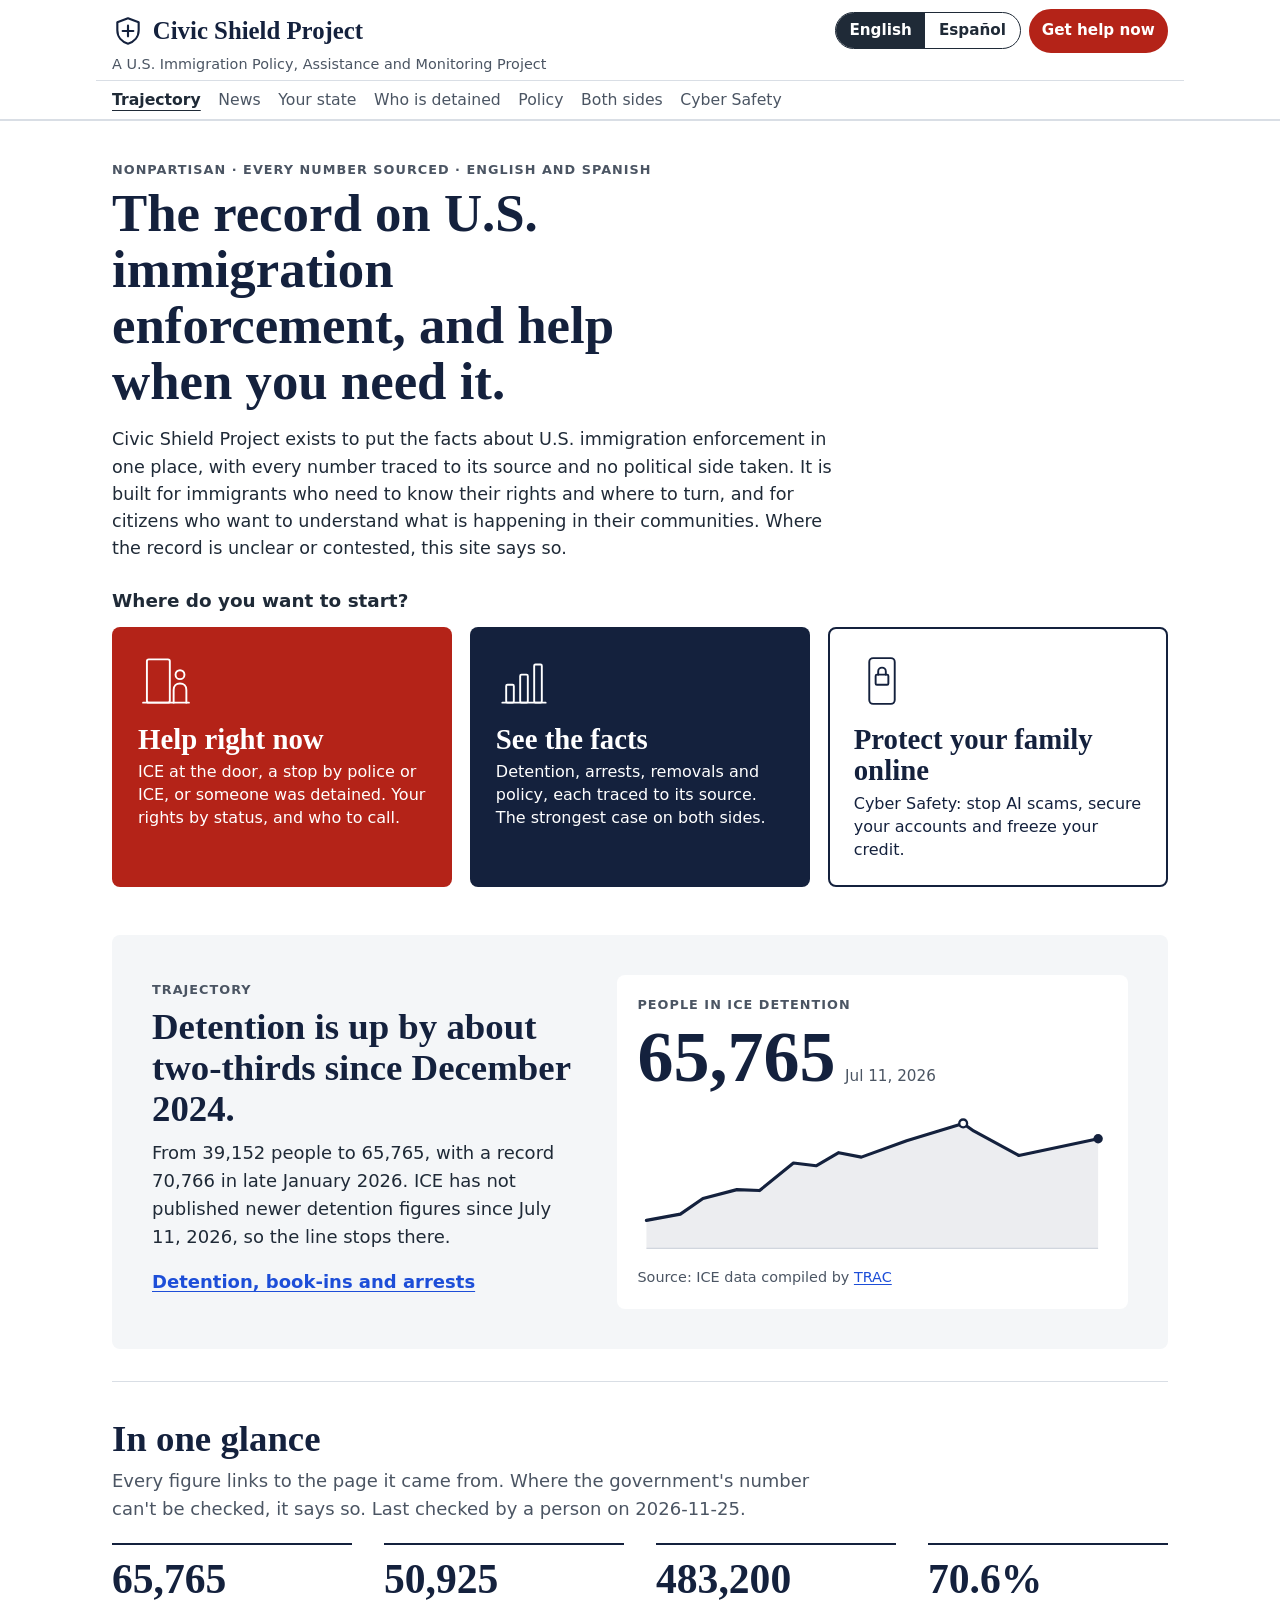
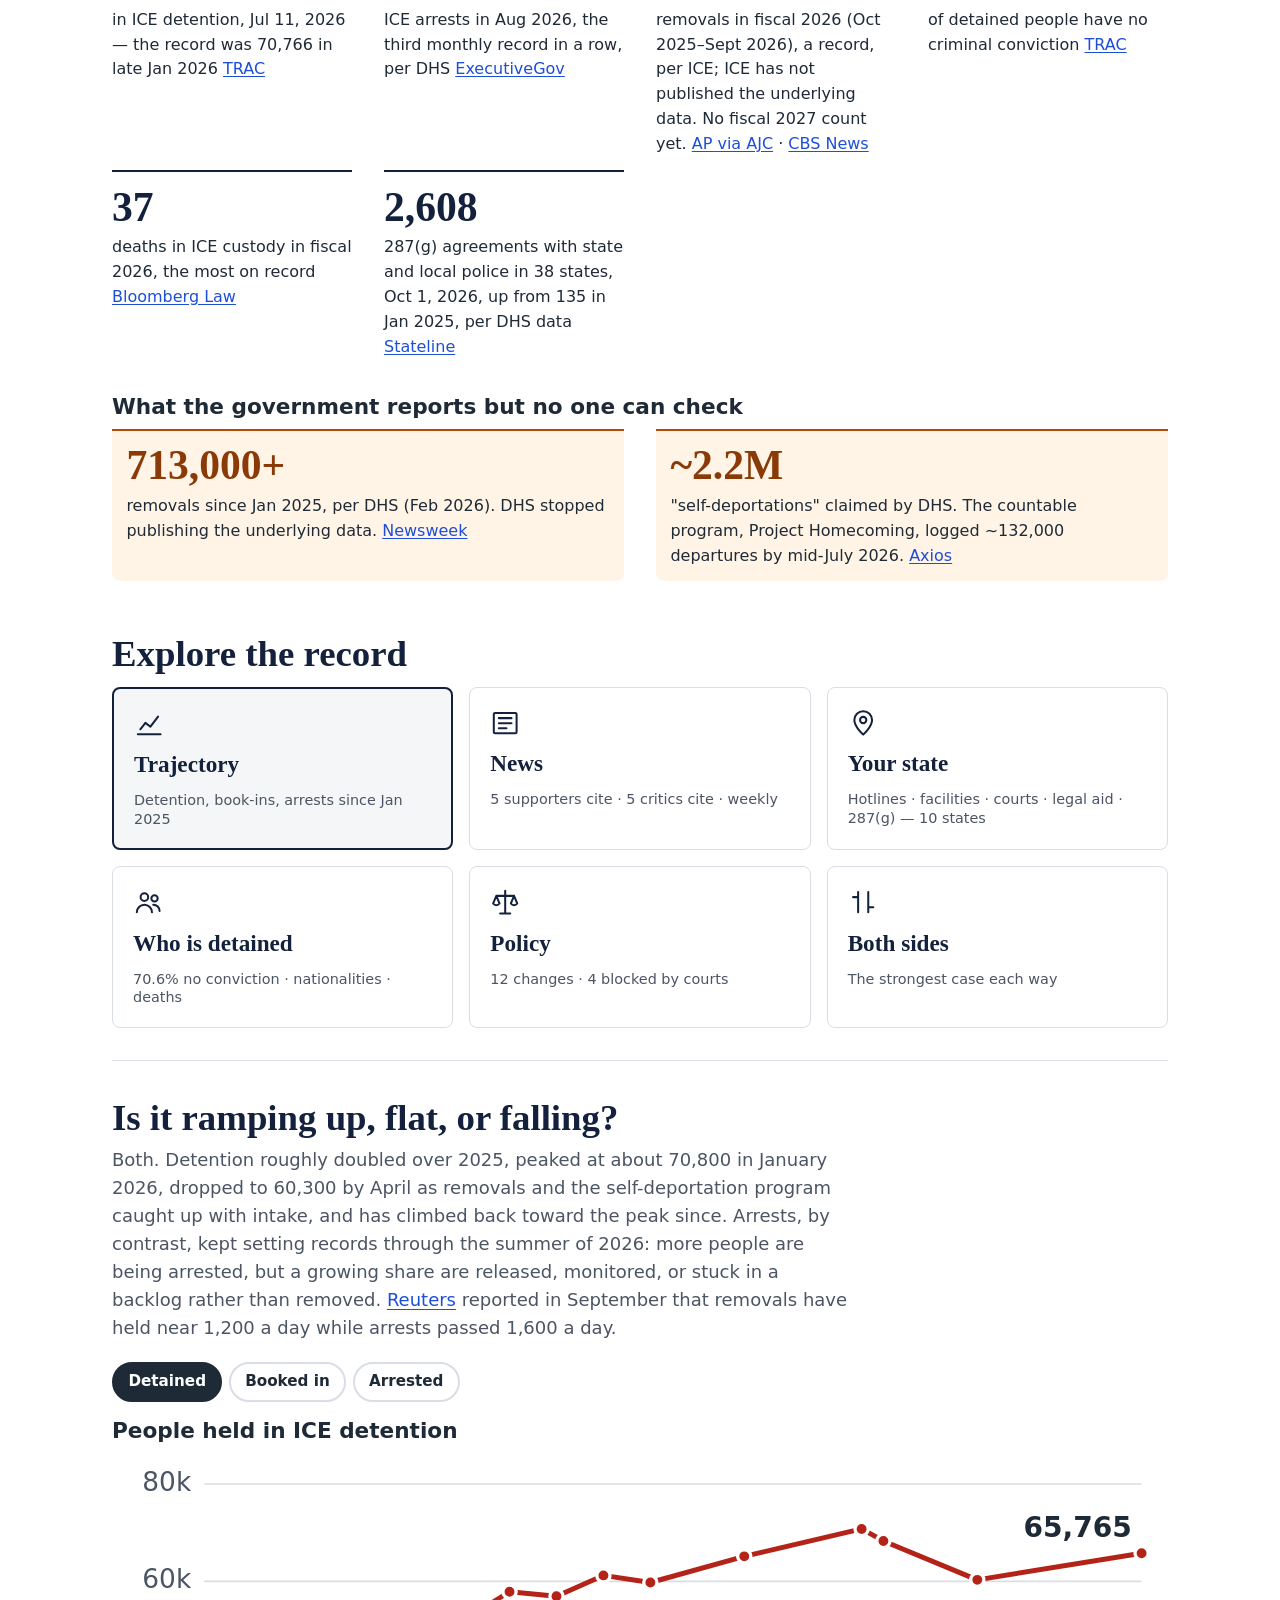
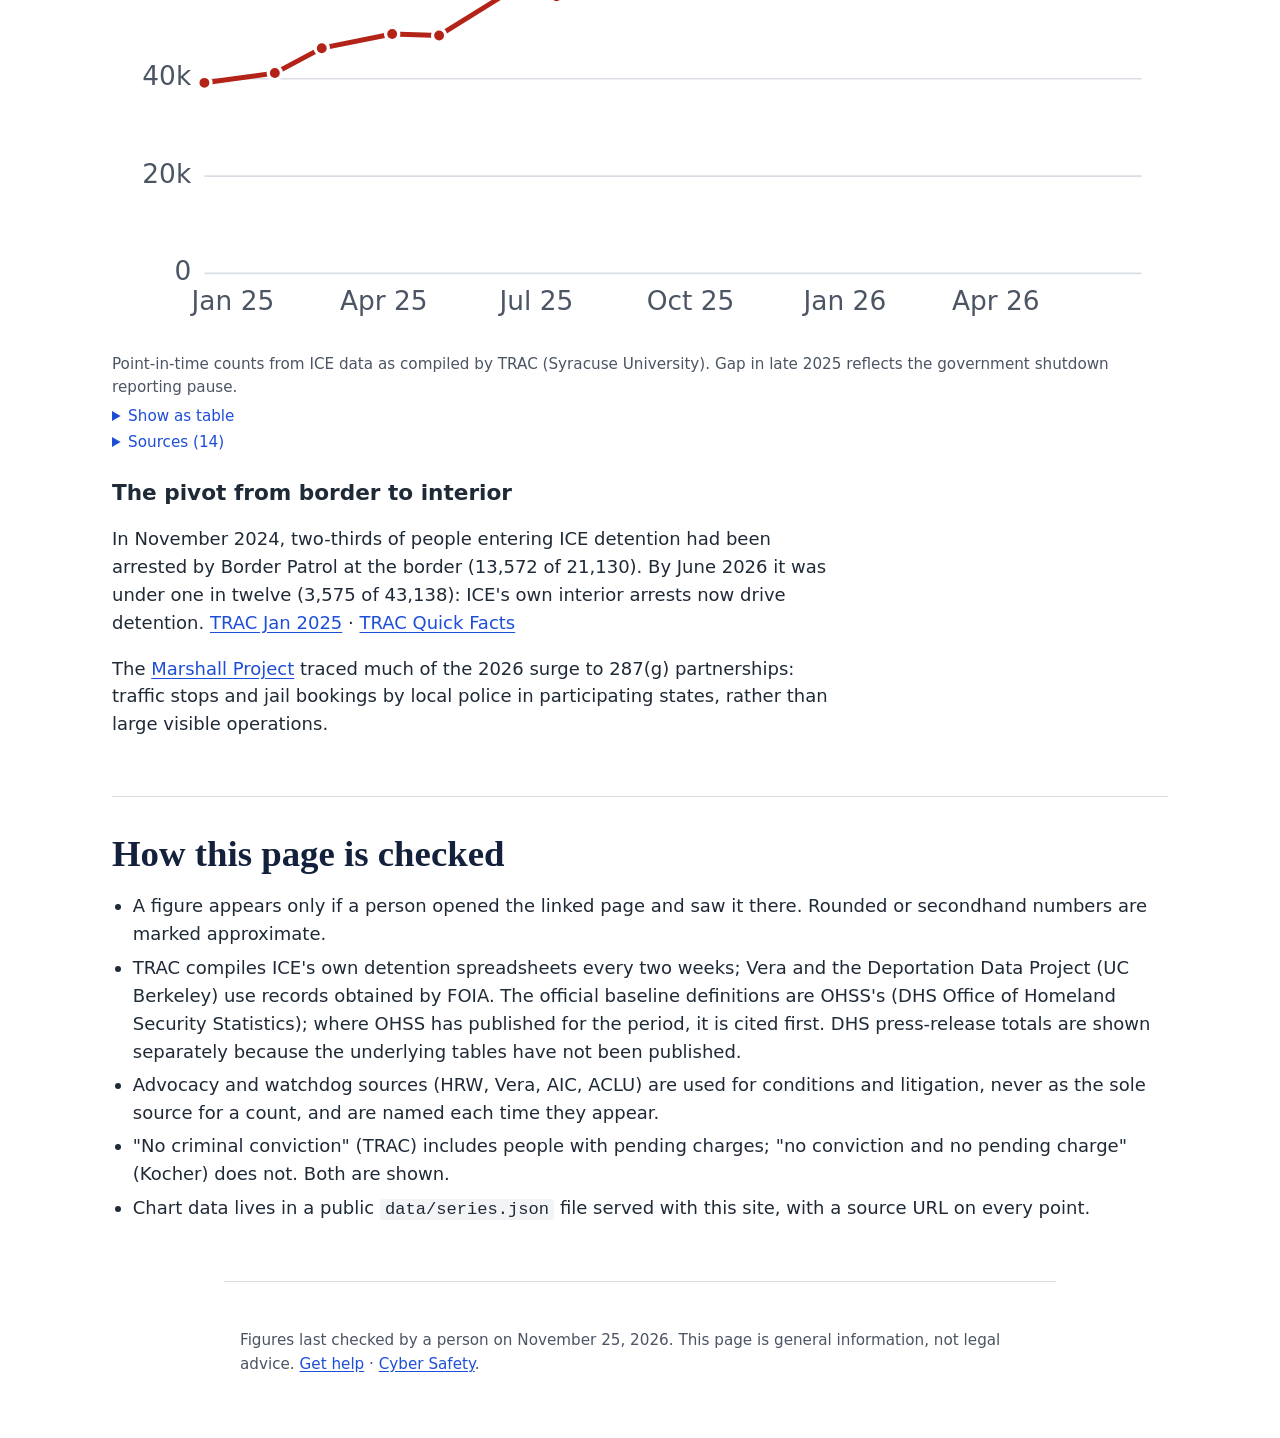
==== commit 70dbde00: "Data review 2026-11-25 Co-Authored-By: Claude Opus 5.5 <noreply@anthropic.com> Claude-Session: https" ====
--- a/index.html
+++ b/index.html
@@ -89,7 +89,7 @@
   <!-- ===== KEY FIGURES ===== -->
   <section class="section" aria-labelledby="kf-h">
     <h2 id="kf-h">In one glance</h2>
-    <p class="lede">Every figure links to the page it came from. Where the government's number can't be checked, it says so. Last checked by a person on <time id="series-checked" datetime="2026-11-18">2026-11-18</time>.</p>
+    <p class="lede">Every figure links to the page it came from. Where the government's number can't be checked, it says so. Last checked by a person on <time id="series-checked" datetime="2026-11-25">2026-11-25</time>.</p>
     <dl class="tiles">
       <div><dt>65,765</dt><dd>in ICE detention, Jul 11, 2026 — the record was 70,766 in late Jan 2026 <a href="https://tracreports.org/immigration/quickfacts/" target="_blank" rel="noopener noreferrer">TRAC</a></dd></div>
       <div><dt>50,925</dt><dd>ICE arrests in Aug 2026, the third monthly record in a row, per DHS <a href="https://www.executivegov.com/articles/ice-arrests-august-2026-record" target="_blank" rel="noopener noreferrer">ExecutiveGov</a></dd></div>
@@ -173,7 +173,7 @@
   <!-- ===== POLICY ===== -->
   <section id="policy" class="section panel" aria-labelledby="pol-h">
     <h2 id="pol-h">Policy changes and where they stand</h2>
-    <p class="lede">Status as of mid-November 2026. "Enjoined" means a court has blocked it while the case continues. Click the source for the rule or ruling itself.</p>
+    <p class="lede">Status as of late November 2026. "Enjoined" means a court has blocked it while the case continues. Click the source for the rule or ruling itself.</p>
 
     <div class="policy-grid">
 
@@ -196,20 +196,20 @@
       </details>
 
       <details class="policy restrictive">
-        <summary><span class="pol-meta"><span class="pol-dir">Restrictive</span> · Final rule, enjoined Sept 14, 2026; on appeal</span><span class="pol-title">End of "duration of status" for students</span></summary>
-        <div class="pol-body">
-        <p>A DHS rule would cap F-1 and J-1 stays at four years, shorten the grace period from 60 to 30 days, and require paid extensions through USCIS. A federal court in Massachusetts blocked it nationwide on Sept 14, 2026, the day before it was to take effect; the government appealed to the First Circuit on Sept 30.</p>
+        <summary><span class="pol-meta"><span class="pol-dir">Restrictive</span> · Final rule, vacated by court Nov 16, 2026</span><span class="pol-title">End of "duration of status" for students</span></summary>
+        <div class="pol-body">
+        <p>A DHS rule would cap F-1 and J-1 stays at four years, shorten the grace period from 60 to 30 days, and require paid extensions through USCIS. A federal court in Massachusetts blocked it nationwide on Sept 14, 2026, the day before it was to take effect; the government appealed that order to the First Circuit on Sept 30. On Nov 16, 2026 the same court ruled on the merits and vacated (set aside) the rule, finding it exceeded DHS's legal authority; the government may appeal.</p>
         <p class="pol-affects">Affects: roughly a million international students and exchange visitors, and their dependents.</p>
-        <a href="https://wire.auburn.edu/content/announcements/2026/09/21093802-announcement.php" target="_blank" rel="noopener noreferrer">Auburn University, Sept 21, 2026</a> · <a href="https://www.bal.com/immigration-news/united-states-federal-court-blocks-dhs-duration-of-status-final-rule-before-effective-date/" target="_blank" rel="noopener noreferrer">BAL, Sept 15, 2026</a> · <a href="https://www.presidentsalliance.org/duration-of-status-litigation/" target="_blank" rel="noopener noreferrer">Litigation status, Oct 28, 2026</a>
+        <a href="https://wire.auburn.edu/content/announcements/2026/09/21093802-announcement.php" target="_blank" rel="noopener noreferrer">Auburn University, Sept 21, 2026</a> · <a href="https://www.bal.com/immigration-news/united-states-federal-court-blocks-dhs-duration-of-status-final-rule-before-effective-date/" target="_blank" rel="noopener noreferrer">BAL, Sept 15, 2026</a> · <a href="https://www.presidentsalliance.org/duration-of-status-litigation/" target="_blank" rel="noopener noreferrer">Litigation status, Oct 28, 2026</a> · <a href="https://news.bloomberglaw.com/us-law-week/dhs-restrictions-on-f-1-foreign-students-stay-in-us-overturned" target="_blank" rel="noopener noreferrer">Bloomberg Law, Nov 16, 2026</a> · <a href="https://www.nafsa.org/legal-defense-DS" target="_blank" rel="noopener noreferrer">NAFSA, Nov 16, 2026</a>
       </div>
       </details>
 
       <details class="policy restrictive">
         <summary><span class="pol-meta"><span class="pol-dir">Restrictive</span> · In effect; Venezuela TPS return paused by appeals court</span><span class="pol-title">TPS terminations and end of CHNV parole</span></summary>
         <div class="pol-body">
-        <p>DHS has ended Temporary Protected Status for 13 countries covering more than 1 million people. Syria ended July 27 and Haiti Aug 4, 2026; Honduras, Nepal and Nicaragua earlier; courts let the Ethiopia and Somalia terminations proceed in August 2026. Ukraine and Sudan TPS, due to end Oct 19, 2026, was kept in place for now with no end date announced. As of late October no court was blocking any of these terminations. Venezuela's 2023 designation is the exception to watch: a district court found its termination unlawful, and on Oct 30, 2026 a Ninth Circuit panel unanimously refused to pause that ruling. On Nov 3 the same panel reversed course and granted the government a 14-day administrative stay starting Nov 6, so TPS and work authorization will not return on Nov 6 as expected for people registered under that designation (about 348,000, per a 2025 DHS estimate). The pause does not decide the case; Venezuelans and employers should watch for further court orders and USCIS guidance. The CHNV parole program (Cuba, Haiti, Nicaragua, Venezuela) ended after a May 2025 Supreme Court stay.</p>
+        <p>DHS has ended Temporary Protected Status for 13 countries covering more than 1 million people. Syria ended July 27 and Haiti Aug 4, 2026; Honduras, Nepal and Nicaragua earlier; courts let the Ethiopia and Somalia terminations proceed in August 2026. Ukraine and Sudan TPS, due to end Oct 19, 2026, was kept in place for now with no end date announced. As of late October no court was blocking any of these terminations. Venezuela's 2023 designation is the exception to watch: a district court found its termination unlawful, and on Oct 30, 2026 a Ninth Circuit panel unanimously refused to pause that ruling. On Nov 3 the same panel reversed course and granted the government a 14-day administrative stay starting Nov 6, so TPS and work authorization will not return on Nov 6 as expected for people registered under that designation (about 348,000, per a 2025 DHS estimate). On Nov 18 the panel extended that pause until seven days after it decides the appeal; the government had asked the Supreme Court to step in the same day and withdrew that request on Nov 19. The pause does not decide the case; Venezuelans and employers should watch for further court orders and USCIS guidance. The CHNV parole program (Cuba, Haiti, Nicaragua, Venezuela) ended after a May 2025 Supreme Court stay.</p>
         <p class="pol-affects">Affects: ~615,000 Venezuelans, ~335,000 Haitians, ~51,000 Hondurans with TPS; ~500,000 CHNV parolees.</p>
-        <a href="https://www.pewresearch.org/short-reads/2026/08/12/second-trump-administration-has-ended-temporary-protected-status-for-most-immigrants-who-had-it/" target="_blank" rel="noopener noreferrer">Pew, Aug 12, 2026</a> · <a href="https://www.aila.org/library/scotus-allows-dhs-to-terminate-chnv-parole-pending-further-litigation" target="_blank" rel="noopener noreferrer">AILA</a> · <a href="https://forumtogether.org/article/temporary-protected-status-fact-sheet/" target="_blank" rel="noopener noreferrer">Forum TPS fact sheet, Oct 21, 2026</a> · <a href="https://www.latintimes.com/more-627000-venezuelans-could-regain-deportation-protections-united-states-600743" target="_blank" rel="noopener noreferrer">Latin Times, Nov 1, 2026</a> · <a href="https://immigration-analytics.com/2026/10/30/venezuelan-tps-ninth-circuit-stay/" target="_blank" rel="noopener noreferrer">Immigration Analytics, Oct 30, 2026</a> · <a href="https://news.bloomberglaw.com/daily-labor-report/ninth-circuit-pauses-order-restoring-tps-relief-for-venezuelans-34" target="_blank" rel="noopener noreferrer">Bloomberg Law, Nov 3, 2026</a> · <a href="https://www.cronista.com/en/immigration/venezuelans-face-another-delay-in-tps-protections-as-appeals-court-pauses-reinstatement/" target="_blank" rel="noopener noreferrer">El Cronista, Nov 4, 2026</a> · <a href="https://www.riotimesonline.com/venezuelan-deportation-shield-nears-return-ninth-circuit" target="_blank" rel="noopener noreferrer">Rio Times, Nov 1, 2026</a> · <a href="https://abc7.com/story/judge-clears-termination-ethiopians-temporary-protected-status/19698210/" target="_blank" rel="noopener noreferrer">ABC News, Aug 18, 2026</a> · <a href="https://www.ajc.com/news/2026/10/homeland-security-grants-temporary-deportation-reprieve-for-more-than-100k-ukrainians-and-sudanese/" target="_blank" rel="noopener noreferrer">AP via AJC, Oct 19, 2026</a>
+        <a href="https://www.pewresearch.org/short-reads/2026/08/12/second-trump-administration-has-ended-temporary-protected-status-for-most-immigrants-who-had-it/" target="_blank" rel="noopener noreferrer">Pew, Aug 12, 2026</a> · <a href="https://www.aila.org/library/scotus-allows-dhs-to-terminate-chnv-parole-pending-further-litigation" target="_blank" rel="noopener noreferrer">AILA</a> · <a href="https://forumtogether.org/article/temporary-protected-status-fact-sheet/" target="_blank" rel="noopener noreferrer">Forum TPS fact sheet, Oct 21, 2026</a> · <a href="https://www.latintimes.com/more-627000-venezuelans-could-regain-deportation-protections-united-states-600743" target="_blank" rel="noopener noreferrer">Latin Times, Nov 1, 2026</a> · <a href="https://immigration-analytics.com/2026/10/30/venezuelan-tps-ninth-circuit-stay/" target="_blank" rel="noopener noreferrer">Immigration Analytics, Oct 30, 2026</a> · <a href="https://news.bloomberglaw.com/daily-labor-report/ninth-circuit-pauses-order-restoring-tps-relief-for-venezuelans-34" target="_blank" rel="noopener noreferrer">Bloomberg Law, Nov 3, 2026</a> · <a href="https://scotusblog.com/2026/11/trump-administration-asks-supreme-court-to-block-lower-court-ruling-keeping-protected-status-in-/" target="_blank" rel="noopener noreferrer">SCOTUSblog, Nov 19, 2026</a> · <a href="https://abc30.com/post/venezuela-temporary-protected-status-court-grants-trump-request-halt-tps-order-restoring-deportation-protections-migrants/20055936/" target="_blank" rel="noopener noreferrer">AP via ABC30, Nov 19, 2026</a> · <a href="https://www.cronista.com/en/immigration/venezuelans-face-another-delay-in-tps-protections-as-appeals-court-pauses-reinstatement/" target="_blank" rel="noopener noreferrer">El Cronista, Nov 4, 2026</a> · <a href="https://www.riotimesonline.com/venezuelan-deportation-shield-nears-return-ninth-circuit" target="_blank" rel="noopener noreferrer">Rio Times, Nov 1, 2026</a> · <a href="https://abc7.com/story/judge-clears-termination-ethiopians-temporary-protected-status/19698210/" target="_blank" rel="noopener noreferrer">ABC News, Aug 18, 2026</a> · <a href="https://www.ajc.com/news/2026/10/homeland-security-grants-temporary-deportation-reprieve-for-more-than-100k-ukrainians-and-sudanese/" target="_blank" rel="noopener noreferrer">AP via AJC, Oct 19, 2026</a>
       </div>
       </details>
 
@@ -341,7 +341,7 @@
 </main>
 
 <footer class="wrap wrap-wide foot">
-  <p>Figures last checked by a person on <time datetime="2026-11-18">November 18, 2026</time>. This page is general information, not legal advice. <a href="help.html">Get help</a> · <a href="cyber.html">Cyber Safety</a>.</p>
+  <p>Figures last checked by a person on <time datetime="2026-11-25">November 25, 2026</time>. This page is general information, not legal advice. <a href="help.html">Get help</a> · <a href="cyber.html">Cyber Safety</a>.</p>
 </footer>
 
 <script src="charts.js?v=22"></script>
